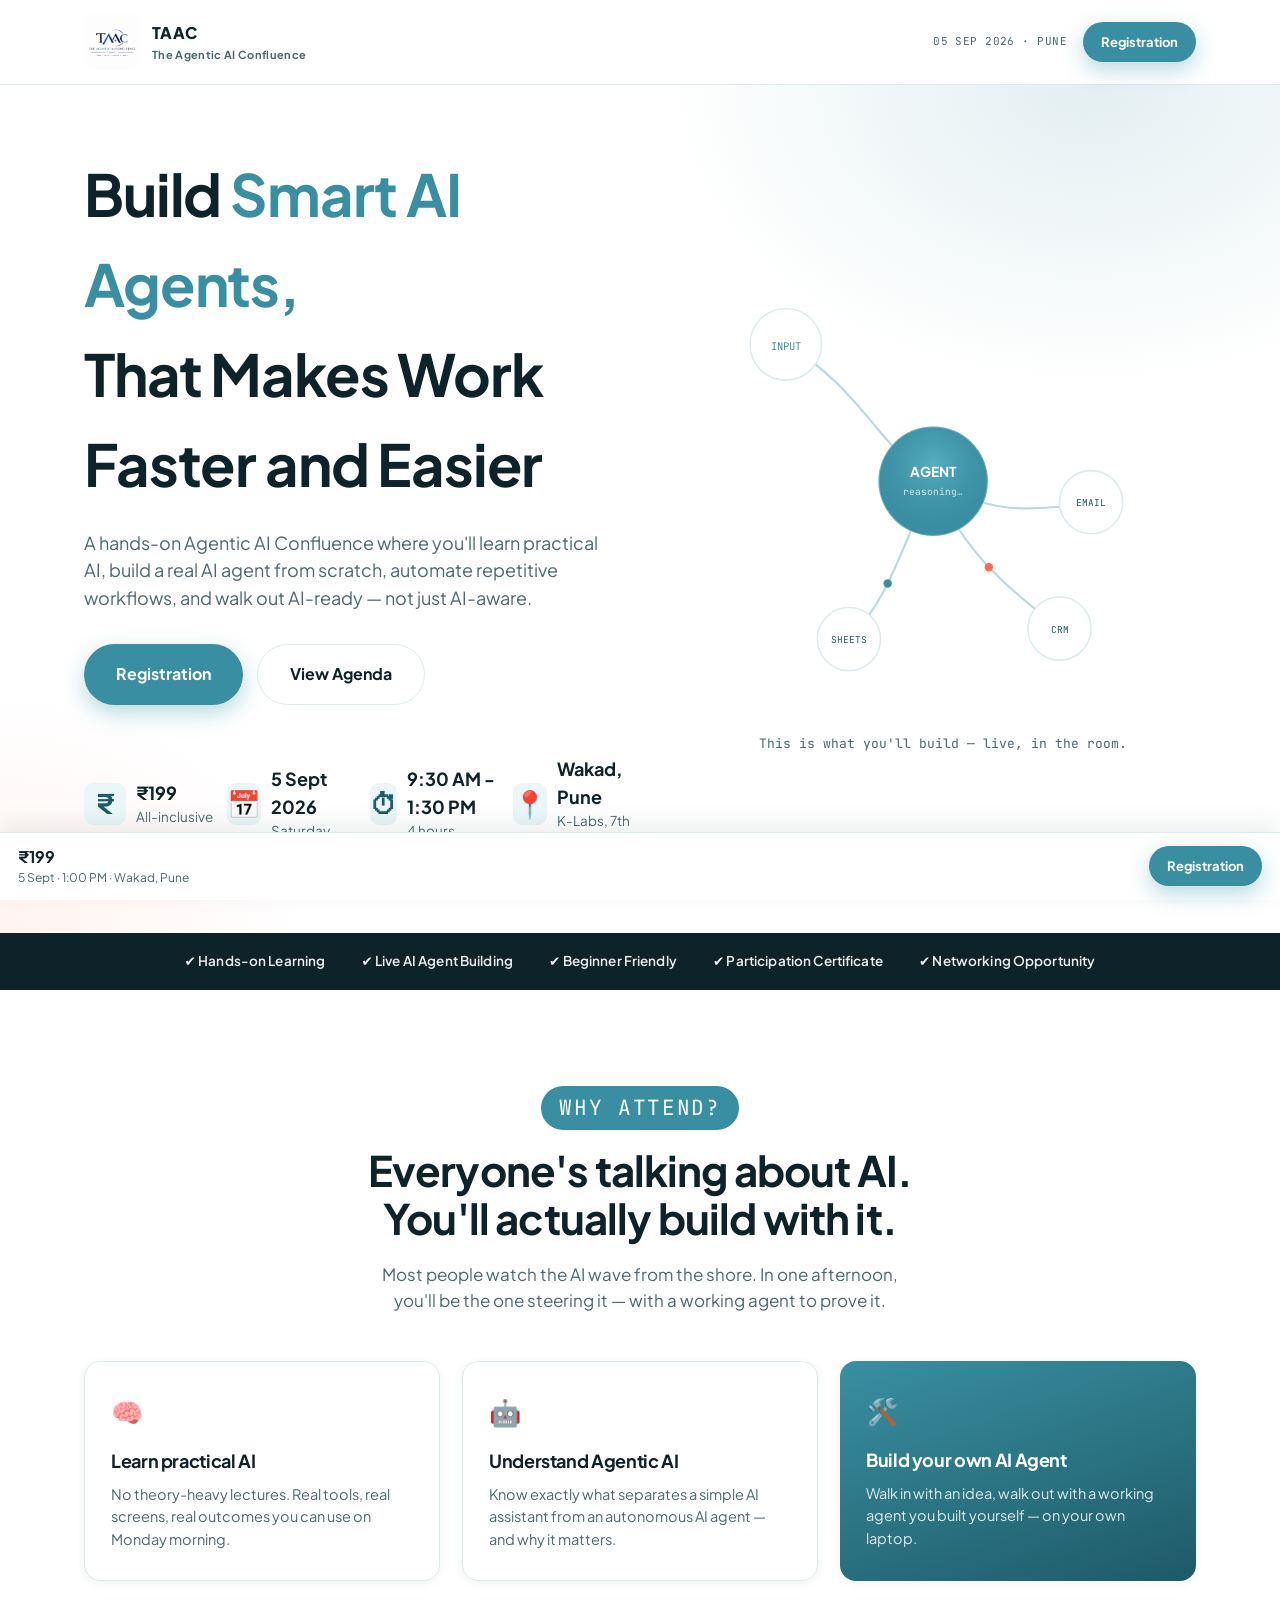
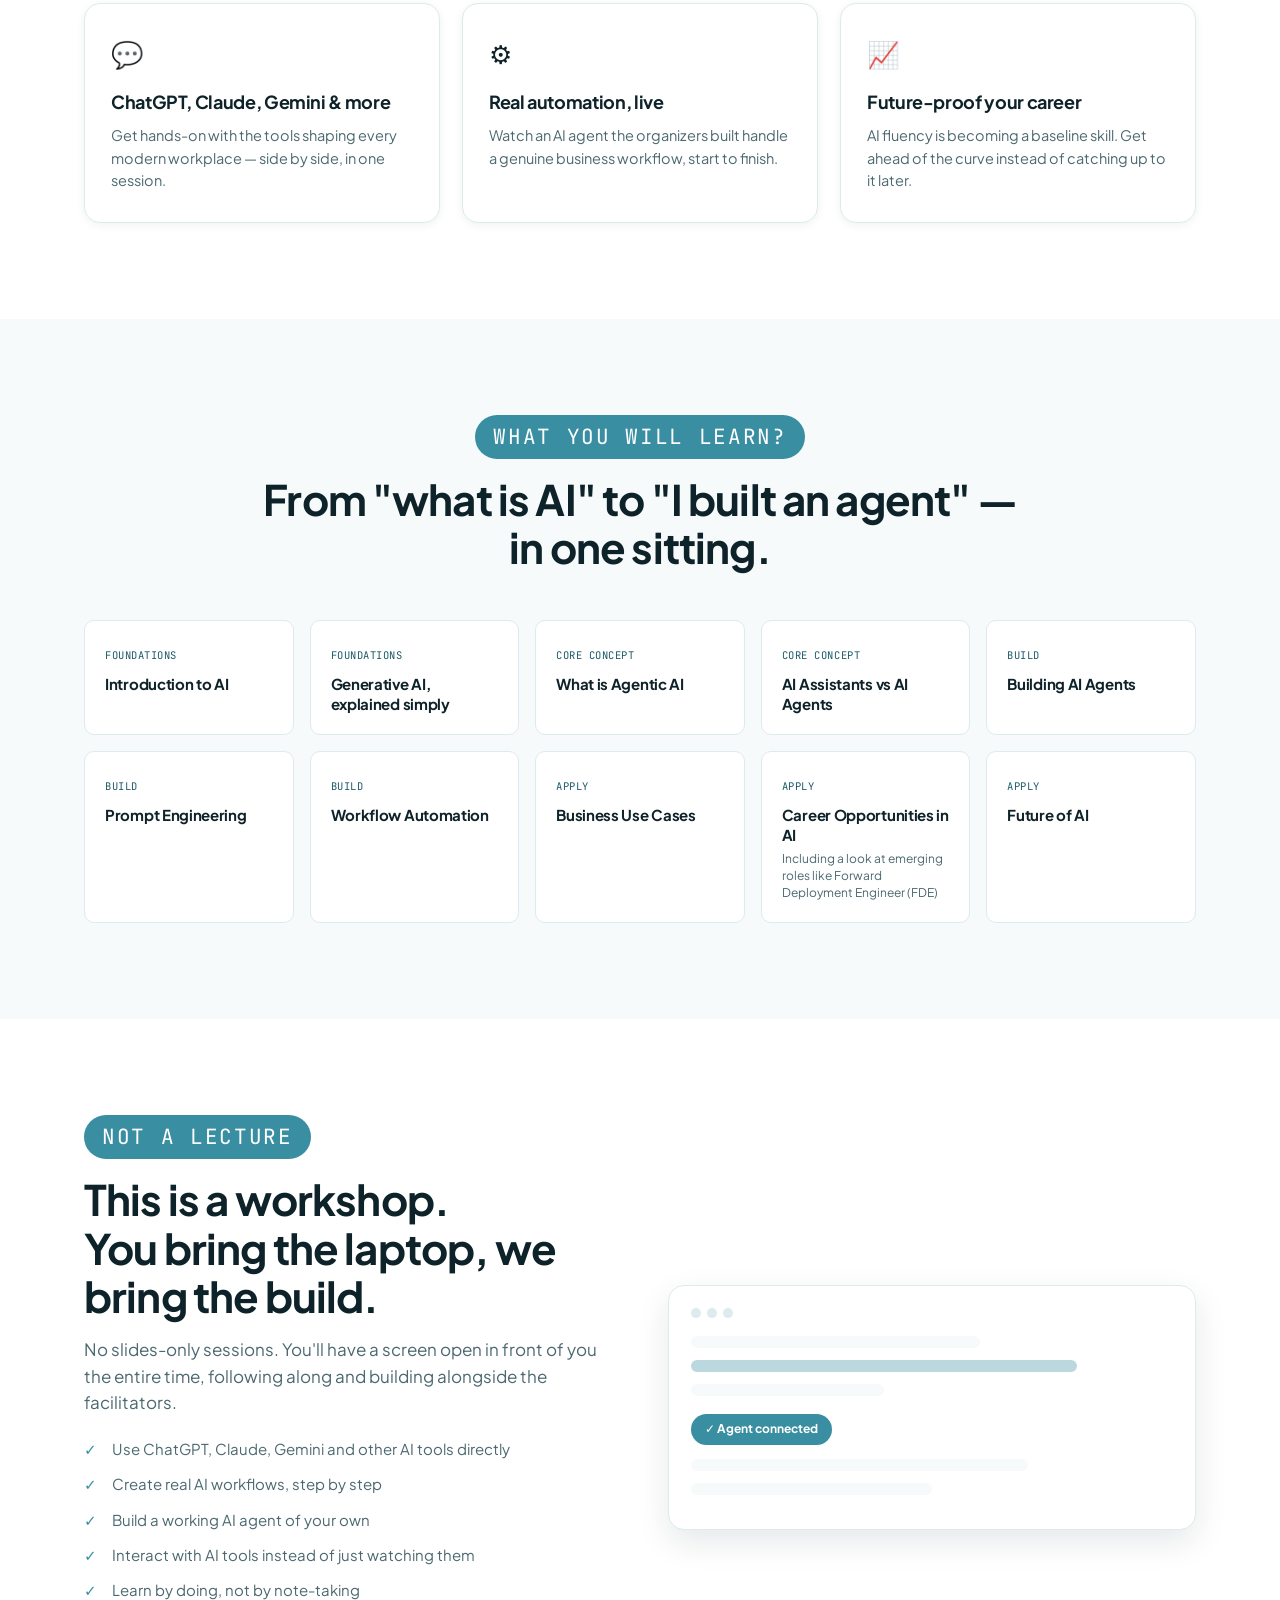
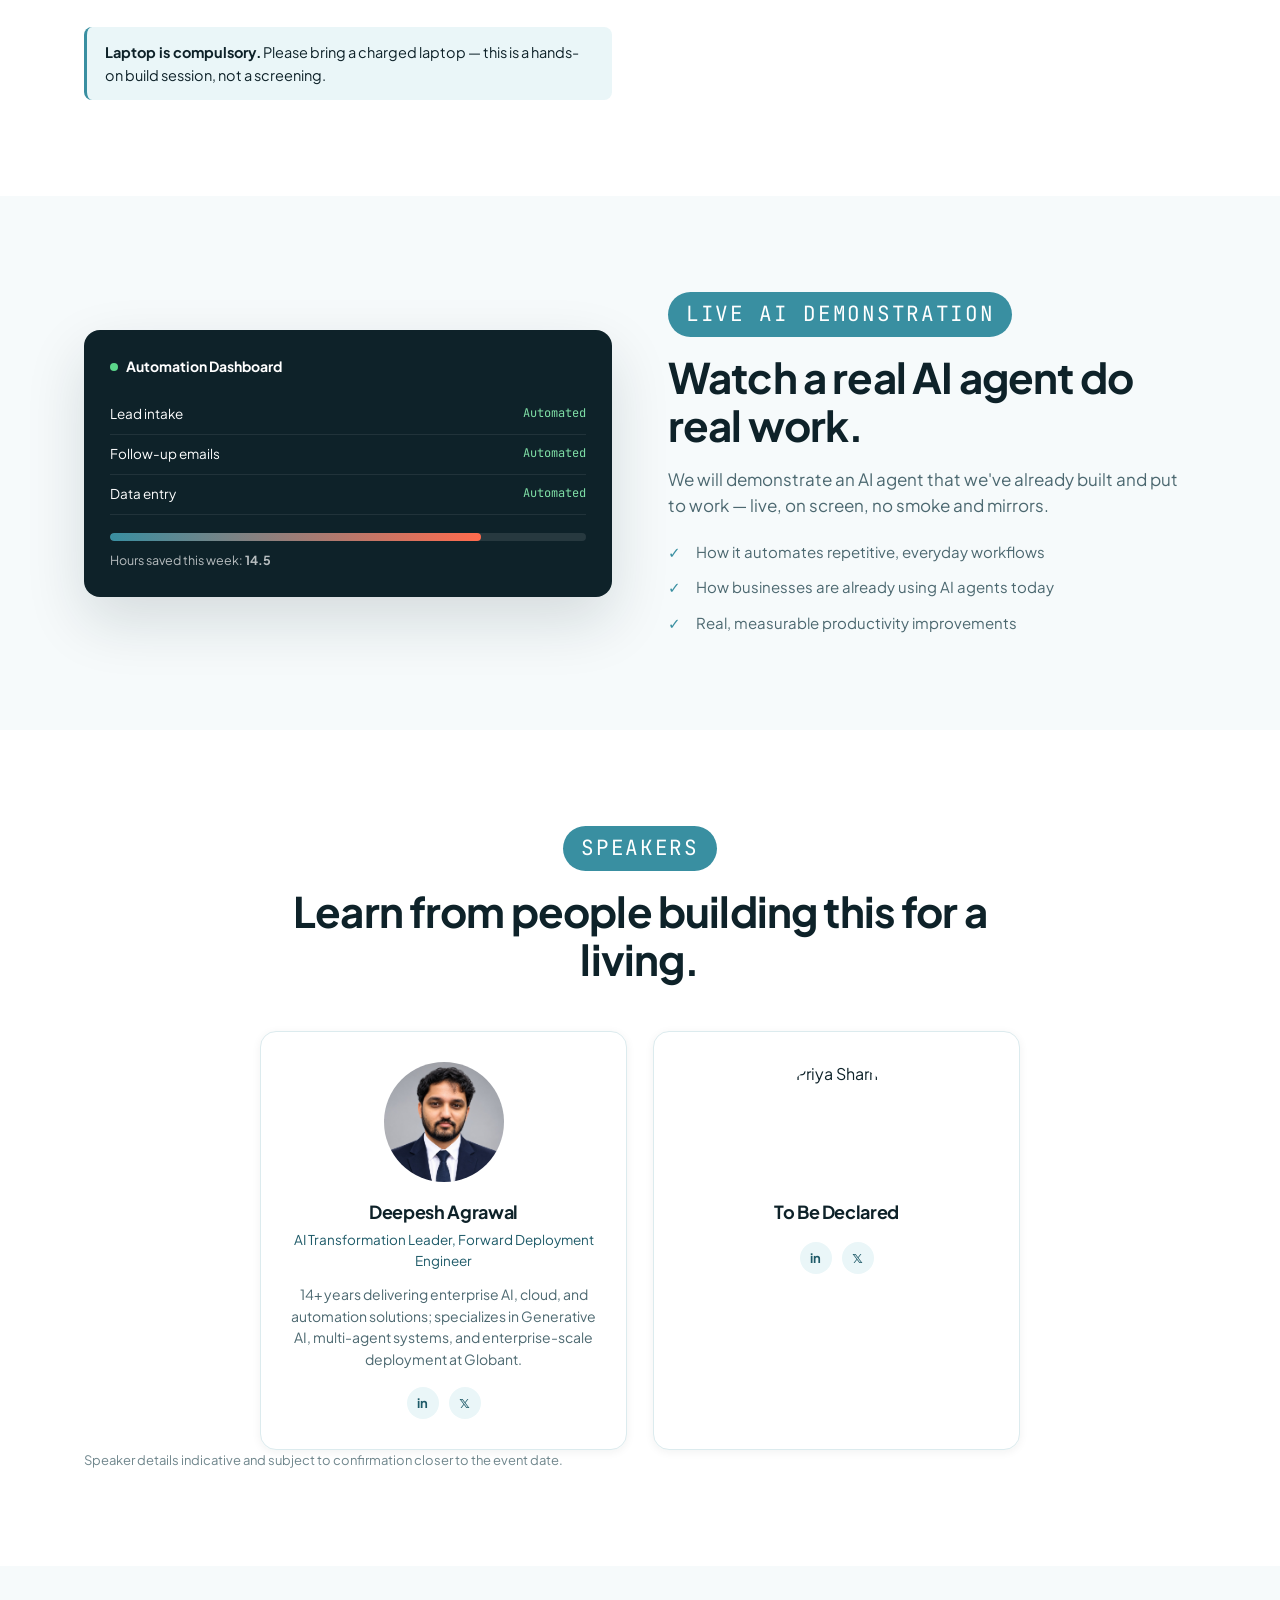
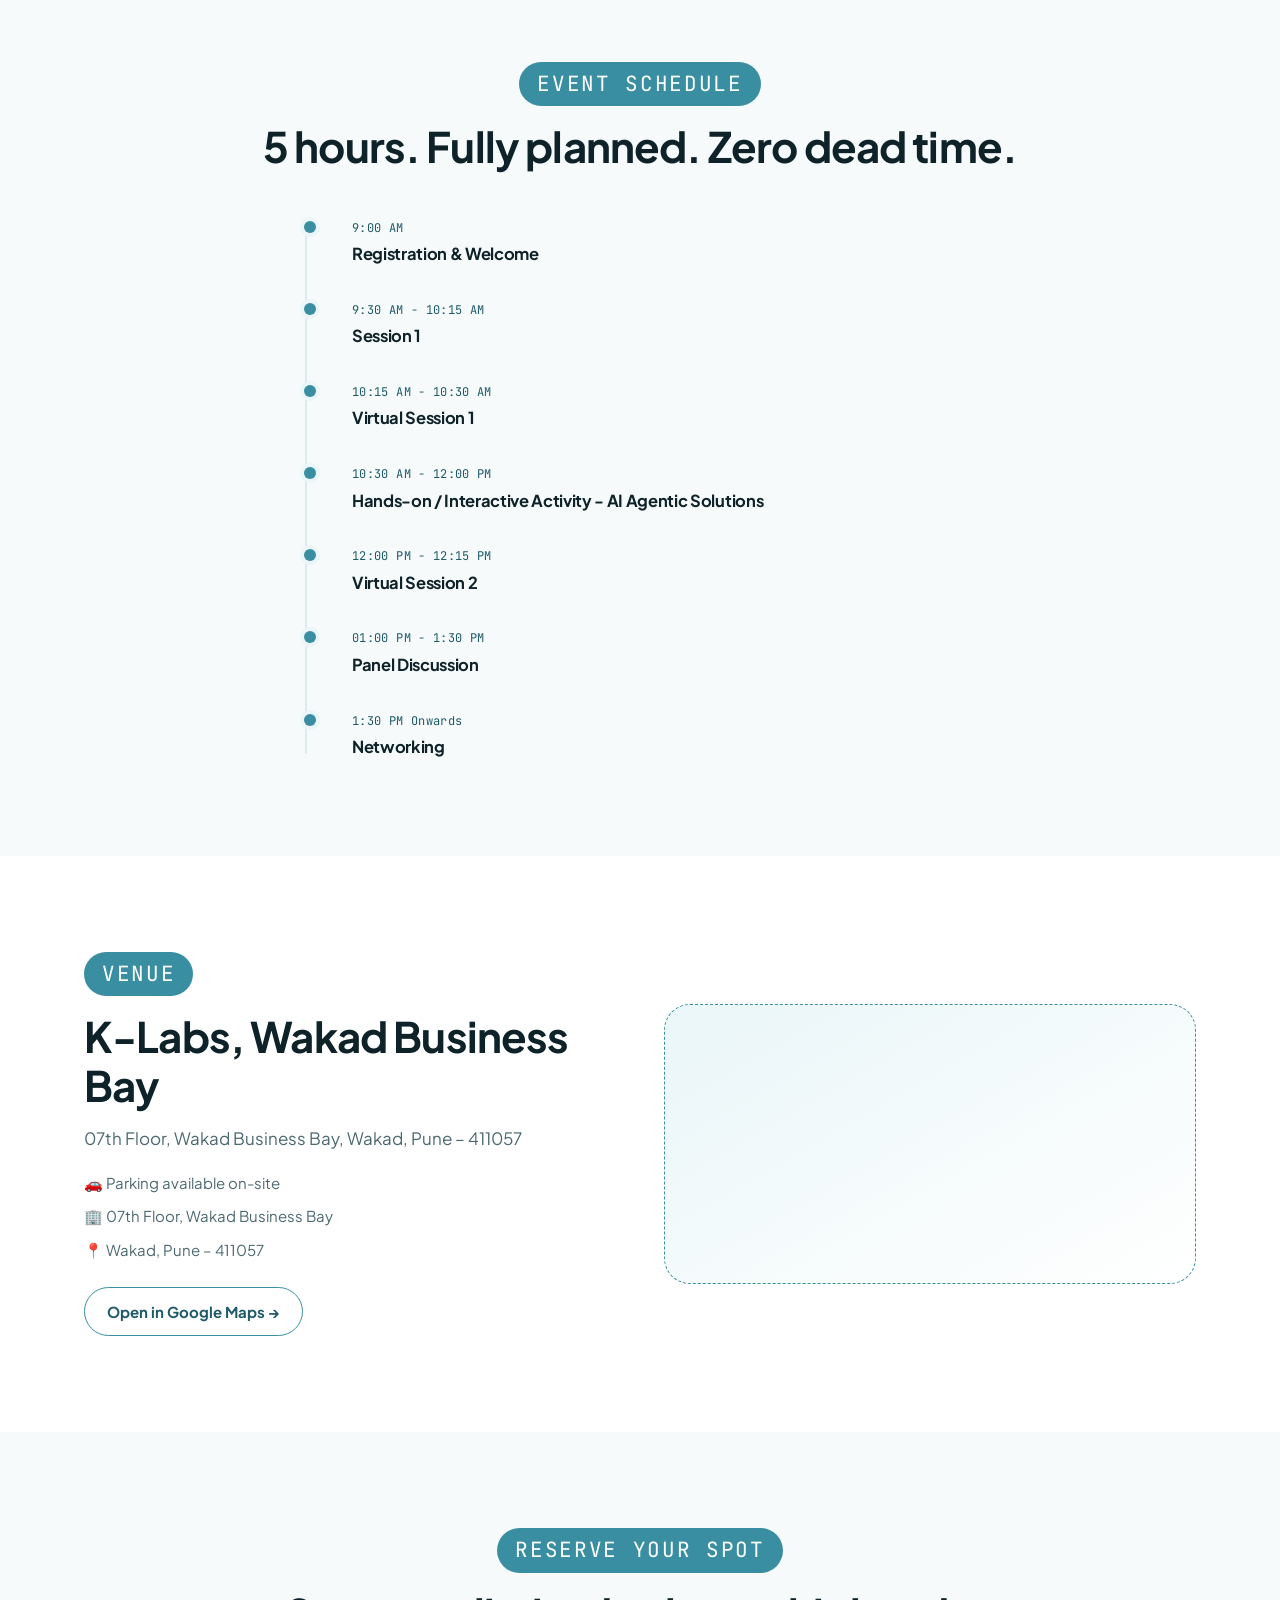
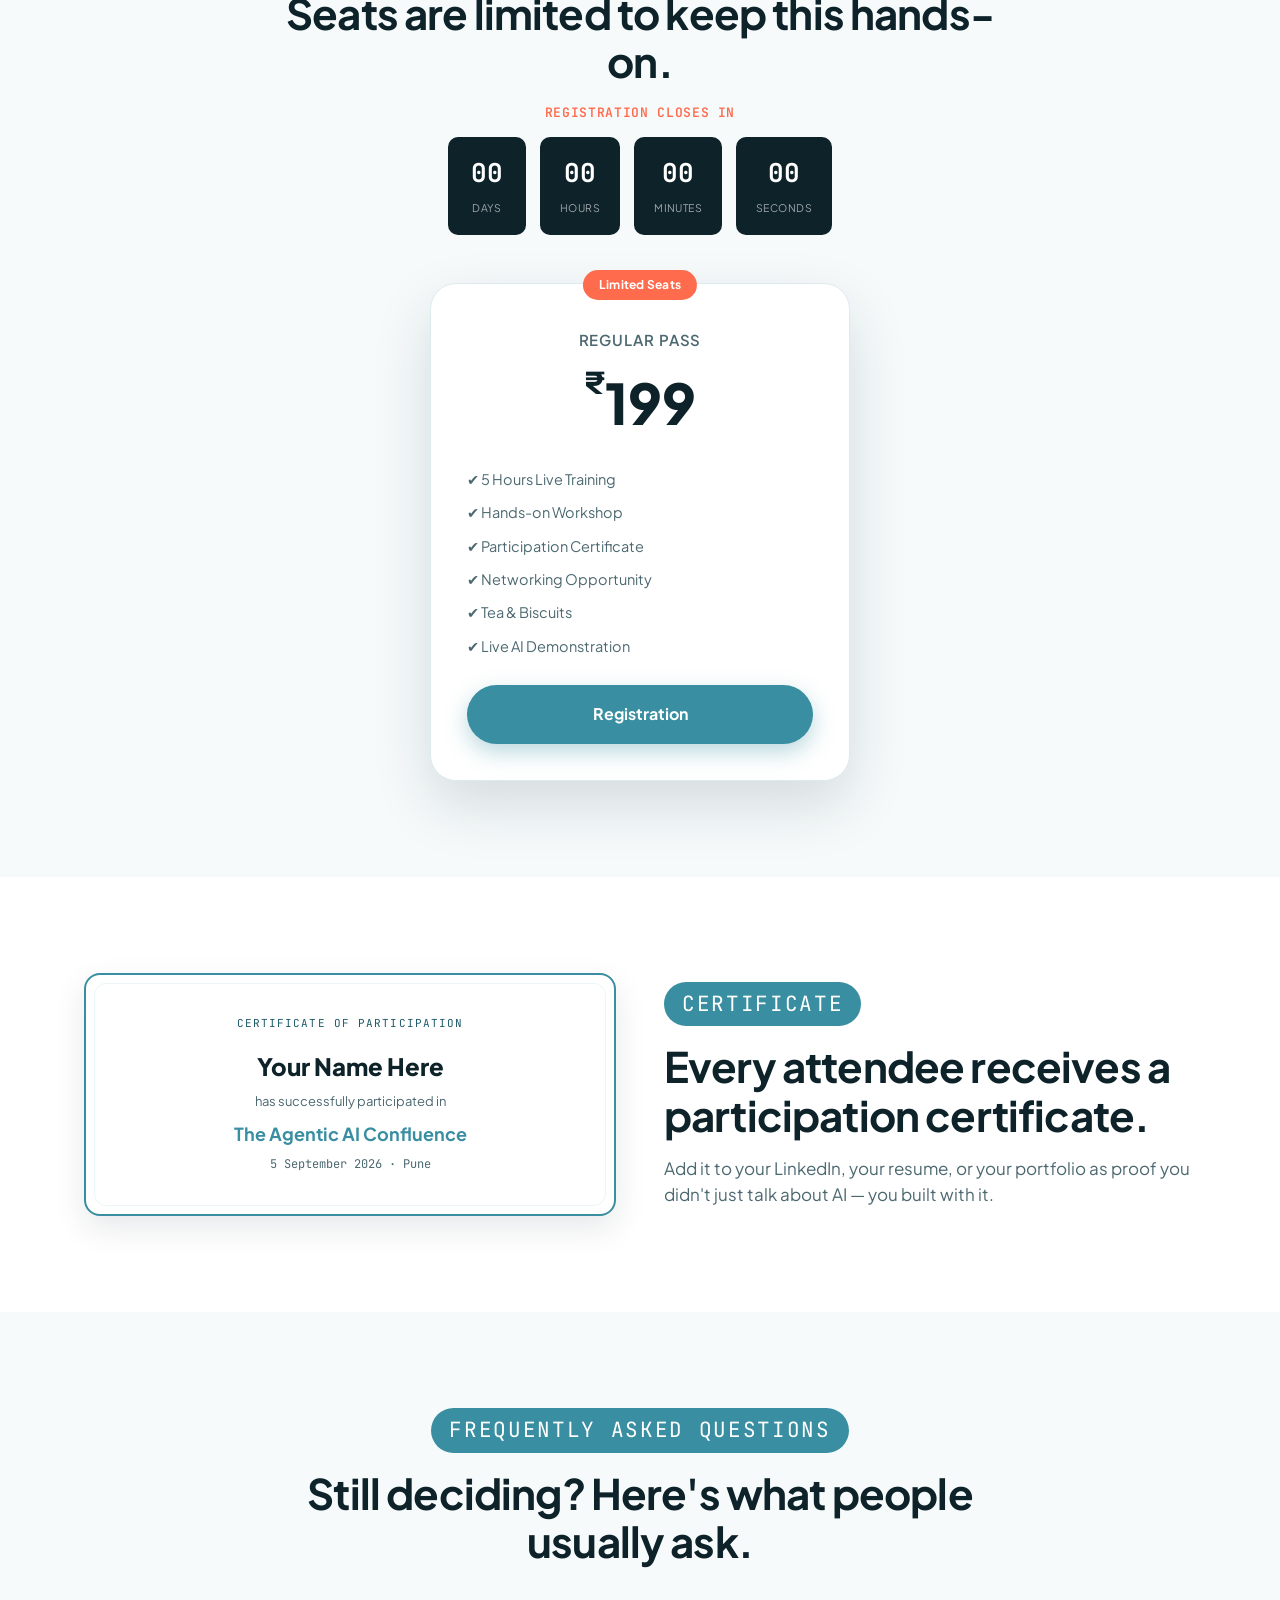
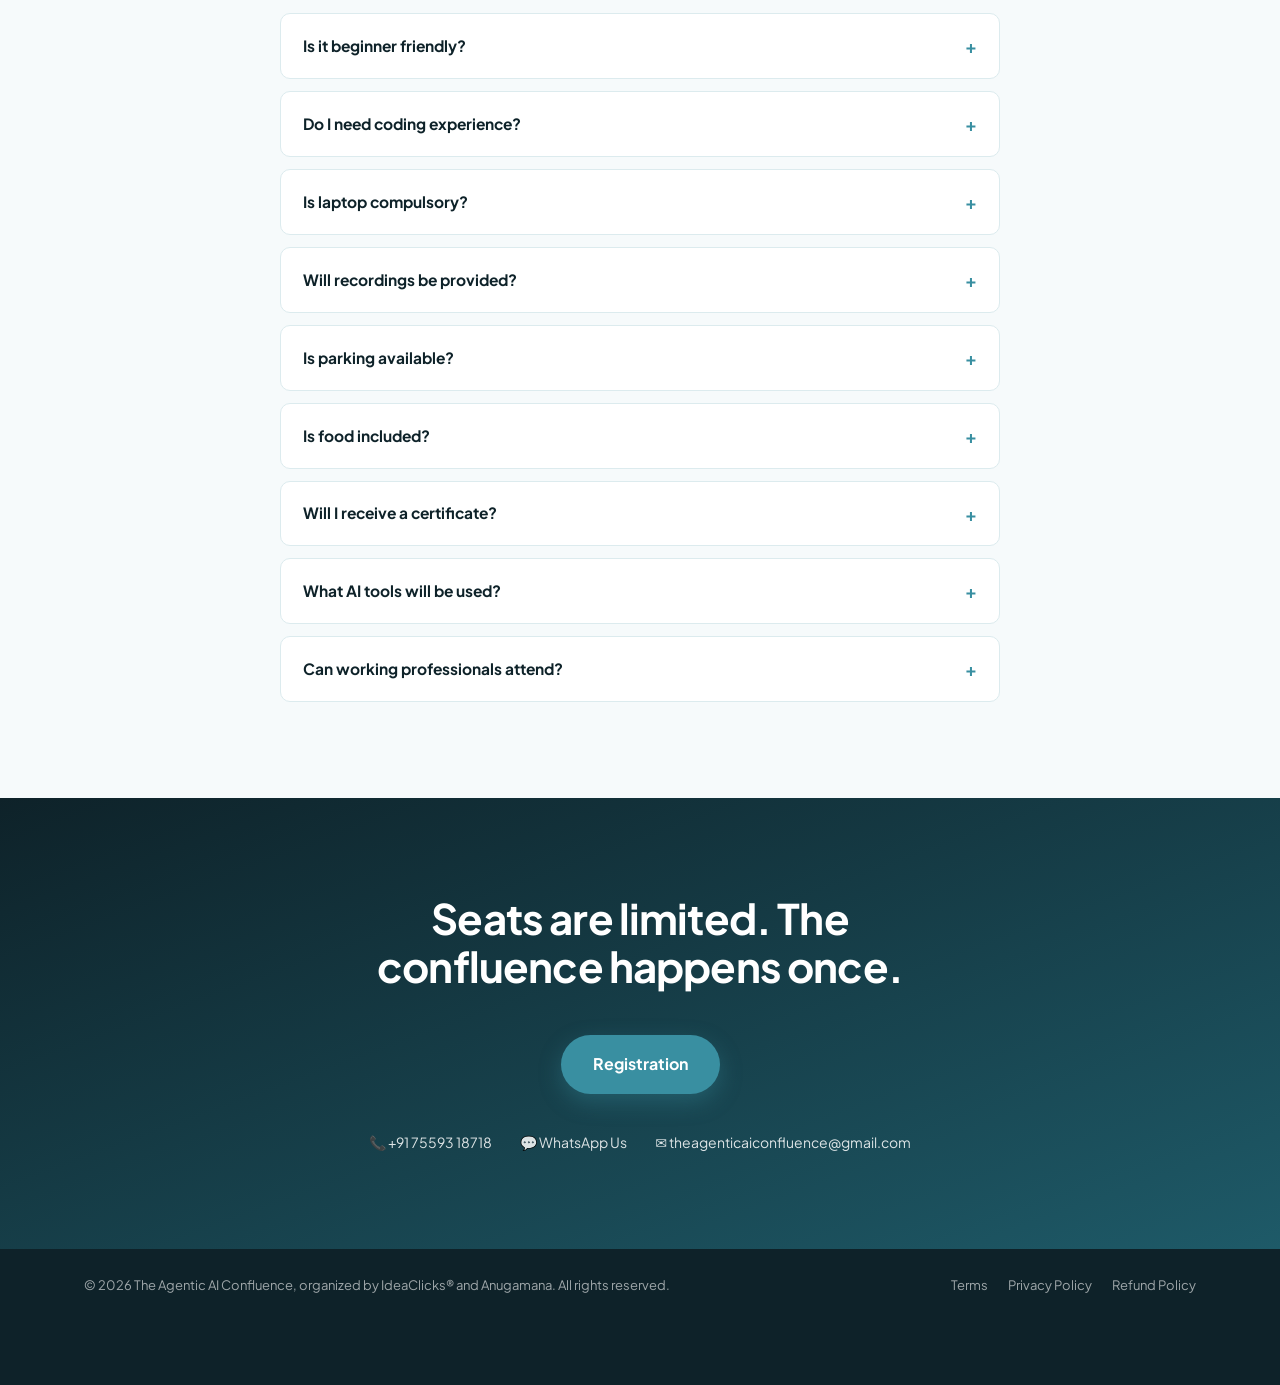
==== TAAC/05sept2026/index.html @ 69559bcc "Minor Changes" ====
<!DOCTYPE html>
<html lang="en">
<head>
<meta charset="UTF-8">
<meta name="viewport" content="width=device-width, initial-scale=1.0">
<title>The Agentic AI Confluence (TAAC) — Build AI Agents That Work For You | 5 Sept 2026, Pune</title>
<meta name="description" content="A 5-hour hands-on Agentic AI Confluence in Pune. Learn practical AI, build real AI agents, automate workflows, and future-proof your career. Only ₹199. Seats limited.">

<!-- Open Graph -->
<meta property="og:title" content="The Agentic AI Confluence (TAAC) — Build AI Agents That Work For You">
<meta property="og:description" content="Hands-on Agentic AI event in Pune, 5 September 2026. Build your own AI agent in 5 hours. ₹199 only.">
<meta property="og:type" content="website">
<meta property="og:locale" content="en_IN">

<link rel="icon" href="data:image/svg+xml,<svg xmlns=%22http://www.w3.org/2000/svg%22 viewBox=%220 0 100 100%22><circle cx=%2250%22 cy=%2250%22 r=%2245%22 fill=%22%23398FA1%22/></svg>">

<link rel="preconnect" href="https://fonts.googleapis.com">
<link rel="preconnect" href="https://fonts.gstatic.com" crossorigin>
<link href="https://fonts.googleapis.com/css2?family=Plus+Jakarta+Sans:wght@400;500;600;700;800&family=JetBrains+Mono:wght@400;500;600&display=swap" rel="stylesheet">

<link rel="stylesheet" href="style.css">
</head>
<body>

<!-- ============ HEADER ============ -->
<header class="site-header" id="siteHeader">
  <div class="container header-inner">
<a href="#top" class="brand">
    <img src="img/taac-logo.jpeg" alt="TAAC Logo" class="brand-logo">

    <span class="brand-text">
        TAAC
        <span class="brand-sub"><b>The Agentic AI Confluence</b></span>
        <!-- <span class="brand-sub">by IdeaClicks®</span> -->
    </span>
</a>
    <div class="header-meta">
      <span class="header-date">05 SEP 2026 · PUNE</span>
      <a href="https://wa.me/917559318718?text=Hello%2C%20I%20want%20to%20participate%20in%20The%20Agentic%20AI%20Confluence." target="_blank" class="btn btn-primary btn-sm header-cta">Registration<br></a>
    </div>
  </div>
</header>

<main id="top">

  <!-- ============ HERO ============ -->
  <section class="hero" id="hero">
    <div class="hero-bg" aria-hidden="true"></div>
    <div class="container hero-inner">
      <div class="hero-copy">
        <!-- <p class="eyebrow"><span class="dot-live"></span> Live, in-person · 5 September 2026</p> -->
        <h1 class="hero-title">Build <span class="hl">Smart AI Agents,</span><br>That Makes Work<br>Faster and Easier</h1>
        <p class="hero-sub">A hands-on Agentic AI Confluence where you'll learn practical AI, build a real AI agent from scratch, automate repetitive workflows, and walk out AI-ready — not just AI-aware.</p>

        <div class="hero-ctas">
          <a href="https://wa.me/917559318718?text=Hello%2C%20I%20want%20to%20participate%20in%20The%20Agentic%20AI%20Confluence." target="_blank" class="btn btn-primary btn-lg">Registration<br></a>
          <a href="#schedule" class="btn btn-ghost btn-lg">View Agenda</a>
        </div>

        <div class="hero-facts">
          <div class="fact"><span class="fact-icon">₹</span><div><strong>₹199</strong><small>All-inclusive</small></div></div>
          <div class="fact"><span class="fact-icon">📅</span><div><strong>5 Sept 2026</strong><small>Saturday</small></div></div>
          <div class="fact"><span class="fact-icon">⏱</span><div><strong>9:30 AM - 1:30 PM</strong><small>4 hours</small></div></div>
          <div class="fact"><span class="fact-icon">📍</span><div><strong>Wakad, Pune</strong><small>K-Labs, 7th Floor</small></div></div>
        </div>
      </div>

      <div class="hero-visual" aria-hidden="true">
        <svg class="agent-graph" viewBox="0 0 480 460" fill="none" xmlns="http://www.w3.org/2000/svg">
          <!-- connecting paths -->
          <path id="pathA" class="flow-path" d="M90 100 C 160 140, 180 200, 230 230" stroke="#398FA1" stroke-width="2" opacity="0.35"/>
          <path id="pathB" class="flow-path" d="M230 230 C 280 260, 320 260, 380 250" stroke="#398FA1" stroke-width="2" opacity="0.35"/>
          <path id="pathC" class="flow-path" d="M230 230 C 200 290, 190 340, 150 380" stroke="#398FA1" stroke-width="2" opacity="0.35"/>
          <path id="pathD" class="flow-path" d="M230 230 C 260 300, 300 330, 350 370" stroke="#398FA1" stroke-width="2" opacity="0.35"/>

          <!-- flowing dots -->
          <circle r="4" fill="#FF6B4D"><animateMotion dur="3.2s" repeatCount="indefinite" path="M90 100 C 160 140, 180 200, 230 230"/></circle>
          <circle r="4" fill="#398FA1"><animateMotion dur="2.6s" begin="0.4s" repeatCount="indefinite" path="M230 230 C 280 260, 320 260, 380 250"/></circle>
          <circle r="4" fill="#398FA1"><animateMotion dur="3s" begin="0.8s" repeatCount="indefinite" path="M230 230 C 200 290, 190 340, 150 380"/></circle>
          <circle r="4" fill="#FF6B4D"><animateMotion dur="2.8s" begin="1.2s" repeatCount="indefinite" path="M230 230 C 260 300, 300 330, 350 370"/></circle>

          <!-- input node -->
          <g transform="translate(90,100)">
            <circle r="34" fill="#FFFFFF" stroke="#DCEBEE" stroke-width="1.5"/>
            <text x="0" y="5" text-anchor="middle" font-family="JetBrains Mono" font-size="10" fill="#398FA1">INPUT</text>
          </g>

          <!-- agent node (core, larger, glass) -->
          <g transform="translate(230,230)">
            <circle r="52" fill="#398FA1"/>
            <circle r="52" fill="url(#glow)"/>
            <circle r="52" fill="none" stroke="#FFFFFF" stroke-width="2" opacity="0.25" class="pulse-ring"/>
            <text x="0" y="-4" text-anchor="middle" font-family="Plus Jakarta Sans" font-weight="700" font-size="13" fill="#FFFFFF">AGENT</text>
            <text x="0" y="13" text-anchor="middle" font-family="JetBrains Mono" font-size="9" fill="#EAF6F8" opacity="0.85">reasoning…</text>
          </g>

          <!-- output nodes -->
          <g transform="translate(380,250)">
            <circle r="30" fill="#FFFFFF" stroke="#DCEBEE" stroke-width="1.5"/>
            <text x="0" y="4" text-anchor="middle" font-family="JetBrains Mono" font-size="9" fill="#1E5A68">EMAIL</text>
          </g>
          <g transform="translate(150,380)">
            <circle r="30" fill="#FFFFFF" stroke="#DCEBEE" stroke-width="1.5"/>
            <text x="0" y="4" text-anchor="middle" font-family="JetBrains Mono" font-size="9" fill="#1E5A68">SHEETS</text>
          </g>
          <g transform="translate(350,370)">
            <circle r="30" fill="#FFFFFF" stroke="#DCEBEE" stroke-width="1.5"/>
            <text x="0" y="4" text-anchor="middle" font-family="JetBrains Mono" font-size="9" fill="#1E5A68">CRM</text>
          </g>

          <defs>
            <radialGradient id="glow" cx="50%" cy="35%" r="65%">
              <stop offset="0%" stop-color="#5BB2C4" stop-opacity="0.9"/>
              <stop offset="100%" stop-color="#398FA1" stop-opacity="0"/>
            </radialGradient>
          </defs>
        </svg>
        <p class="visual-caption">This is what you'll build — live, in the room.</p>
      </div>
    </div>
  </section>

  <!-- ============ TRUST BAR ============ -->
  <section class="trust-bar">
    <div class="container trust-track">
      <span>✔ Hands-on Learning</span>
      <span>✔ Live AI Agent Building</span>
      <span>✔ Beginner Friendly</span>
      <span>✔ Participation Certificate</span>
      <span>✔ Networking Opportunity</span>
      <!-- <span>✔ Microsoft Industry Speaker</span> -->
    </div>
  </section>

  <!-- ============ WHY ATTEND ============ -->
  <section class="section" id="why">
    <div class="container">
      <p class="eyebrow center">Why attend?</p>
      <h2 class="section-title center">Everyone's talking about AI.<br>You'll actually build with it.</h2>
      <p class="section-sub center">Most people watch the AI wave from the shore. In one afternoon, you'll be the one steering it — with a working agent to prove it.</p>

      <div class="why-grid">
        <div class="why-card">
          <div class="why-icon">🧠</div>
          <h3>Learn practical AI</h3>
          <p>No theory-heavy lectures. Real tools, real screens, real outcomes you can use on Monday morning.</p>
        </div>
        <div class="why-card">
          <div class="why-icon">🤖</div>
          <h3>Understand Agentic AI</h3>
          <p>Know exactly what separates a simple AI assistant from an autonomous AI agent — and why it matters.</p>
        </div>
        <div class="why-card featured">
          <div class="why-icon">🛠️</div>
          <h3>Build your own AI Agent</h3>
          <p>Walk in with an idea, walk out with a working agent you built yourself — on your own laptop.</p>
        </div>
        <div class="why-card">
          <div class="why-icon">💬</div>
          <h3>ChatGPT, Claude, Gemini &amp; more</h3>
          <p>Get hands-on with the tools shaping every modern workplace — side by side, in one session.</p>
        </div>
        <div class="why-card">
          <div class="why-icon">⚙️</div>
          <h3>Real automation, live</h3>
          <p>Watch an AI agent the organizers built handle a genuine business workflow, start to finish.</p>
        </div>
        <div class="why-card">
          <div class="why-icon">📈</div>
          <h3>Future-proof your career</h3>
          <p>AI fluency is becoming a baseline skill. Get ahead of the curve instead of catching up to it later.</p>
        </div>
      </div>
    </div>
  </section>

  <!-- ============ WHAT YOU WILL LEARN ============ -->
  <section class="section alt" id="agenda-topics">
    <div class="container">
      <p class="eyebrow center">What you will learn?</p>
      <h2 class="section-title center">From "what is AI" to "I built an agent" — in one sitting.</h2>

      <div class="topics-grid">
        <div class="topic-item"><span class="topic-tag">Foundations</span><h4>Introduction to AI</h4></div>
        <div class="topic-item"><span class="topic-tag">Foundations</span><h4>Generative AI, explained simply</h4></div>
        <div class="topic-item"><span class="topic-tag">Core Concept</span><h4>What is Agentic AI</h4></div>
        <div class="topic-item"><span class="topic-tag">Core Concept</span><h4>AI Assistants vs AI Agents</h4></div>
        <div class="topic-item"><span class="topic-tag">Build</span><h4>Building AI Agents</h4></div>
        <div class="topic-item"><span class="topic-tag">Build</span><h4>Prompt Engineering</h4></div>
        <div class="topic-item"><span class="topic-tag">Build</span><h4>Workflow Automation</h4></div>
        <div class="topic-item"><span class="topic-tag">Apply</span><h4>Business Use Cases</h4></div>
        <!-- <div class="topic-item"><span class="topic-tag">Apply</span><h4>Career Opportunities in AI</h4></div> -->
        <div class="topic-item"><span class="topic-tag">Apply</span><h4>Career Opportunities in AI</h4><p class="topic-note">Including a look at emerging roles like Forward Deployment Engineer (FDE)</p></div>
        <div class="topic-item"><span class="topic-tag">Apply</span><h4>Future of AI</h4></div>
      </div>
    </div>
  </section>

  <!-- ============ HANDS-ON WORKSHOP ============ -->
  <section class="section workshop" id="workshop">
    <div class="container workshop-inner">
      <div class="workshop-copy">
        <p class="eyebrow">Not a lecture</p>
        <h2 class="section-title">This is a workshop.<br>You bring the laptop, we bring the build.</h2>
        <p class="section-sub left">No slides-only sessions. You'll have a screen open in front of you the entire time, following along and building alongside the facilitators.</p>
        <ul class="check-list">
          <li>Use ChatGPT, Claude, Gemini and other AI tools directly</li>
          <li>Create real AI workflows, step by step</li>
          <li>Build a working AI agent of your own</li>
          <li>Interact with AI tools instead of just watching them</li>
          <li>Learn by doing, not by note-taking</li>
        </ul>
        <div class="callout">
          <strong>Laptop is compulsory.</strong> Please bring a charged laptop — this is a hands-on build session, not a screening.
        </div>
      </div>
      <div class="workshop-visual" aria-hidden="true">
        <div class="mock-window">
          <div class="mock-topbar"><span></span><span></span><span></span></div>
          <div class="mock-line w60"></div>
          <div class="mock-line w80 accent"></div>
          <div class="mock-line w40"></div>
          <div class="mock-chip">✓ Agent connected</div>
          <div class="mock-line w70"></div>
          <div class="mock-line w50"></div>
        </div>
      </div>
    </div>
  </section>

  <!-- ============ LIVE AI DEMONSTRATION ============ -->
  <section class="section alt" id="live-demo">
    <div class="container demo-inner">
      <div class="demo-visual" aria-hidden="true">
        <div class="dashboard-mock">
          <div class="dash-header"><span class="dash-dot"></span> Automation Dashboard</div>
          <div class="dash-row"><span>Lead intake</span><span class="dash-status ok">Automated</span></div>
          <div class="dash-row"><span>Follow-up emails</span><span class="dash-status ok">Automated</span></div>
          <div class="dash-row"><span>Data entry</span><span class="dash-status ok">Automated</span></div>
          <div class="dash-bar"><div class="dash-bar-fill"></div></div>
          <div class="dash-caption">Hours saved this week: <strong>14.5</strong></div>
        </div>
      </div>
      <div class="demo-copy">
        <p class="eyebrow">Live AI demonstration</p>
        <h2 class="section-title">Watch a real AI agent do real work.</h2>
        <p class="section-sub left">We will demonstrate an AI agent that we've already built and put to work — live, on screen, no smoke and mirrors.</p>
        <ul class="check-list">
          <li>How it automates repetitive, everyday workflows</li>
          <li>How businesses are already using AI agents today</li>
          <li>Real, measurable productivity improvements</li>
        </ul>
      </div>
    </div>
  </section>

  <!-- ============ SPEAKERS ============ -->
  <section class="section" id="speakers">
    <div class="container">
      <p class="eyebrow center">Speakers</p>
      <h2 class="section-title center">Learn from people building this for a living.</h2>

      <div class="speakers-grid">
        <article class="speaker-card">
          <img src="img/Deepesh-Agrawal.jpeg" alt="Deepesh Agrawal" loading="lazy" width="120" height="120">
          <h3>Deepesh Agrawal</h3>
          <p class="speaker-role">AI Transformation Leader, Forward Deployment Engineer <strong></strong></p>
          <p class="speaker-bio">14+ years delivering enterprise AI, cloud, and automation solutions; specializes in Generative AI, multi-agent systems, and enterprise-scale deployment at Globant.</p>
          <div class="social-icons">
            <a href="#" aria-label="LinkedIn">in</a>
            <a href="#" aria-label="Twitter / X">𝕏</a>
          </div>
        </article>
        <article class="speaker-card">
          <img src="https://ui-avatars.com/api/?name=To+Be+Declared&background=1E5A68&color=fff&size=300&font-size=0.36&bold=true" alt="Priya Sharma" loading="lazy" width="120" height="120">
          <h3>To Be Declared</h3>
          <!-- <p class="speaker-role">Founder, <strong>AI Automation Labs</strong></p> -->
          <!-- <p class="speaker-bio">Builds AI agent systems for SMBs across India, focused on practical, no-nonsense automation that actually ships.</p> -->
          <div class="social-icons">
            <a href="#" aria-label="LinkedIn">in</a>
            <a href="#" aria-label="Twitter / X">𝕏</a>
          </div>
        </article>
      </div>
      <p class="micro-note center">Speaker details indicative and subject to confirmation closer to the event date.</p>
    </div>
  </section>

  <!-- ============ SCHEDULE ============ -->
  <section class="section alt" id="schedule">
    <div class="container">
      <p class="eyebrow center">Event schedule</p>
      <h2 class="section-title center">5 hours. Fully planned. Zero dead time.</h2>

      <div class="timeline">
        <div class="tl-item">
          <div class="tl-time">9:00 AM</div>
          <div class="tl-dot"></div>
          <div class="tl-content"><h4>Registration &amp; Welcome</h4>
            <!-- <p>Check-in, seating, and a quick introduction to the day ahead.</p> -->
          </div>
        </div>
        <div class="tl-item">
          <div class="tl-time">9:30 AM - 10:15 AM</div>
          <div class="tl-dot"></div>
          <div class="tl-content"><h4>Session 1</h4>
            <!-- <p>Grounding the fundamentals before we build on top of them.</p> -->
          </div>
        </div>
        <div class="tl-item">
          <div class="tl-time">10:15 AM - 10:30 AM</div>
          <div class="tl-dot"></div>
          <div class="tl-content"><h4>Virtual Session 1</h4>
            <!-- <p>Short breather before the hands-on portion begins.</p> -->
          </div>
        </div>
        <div class="tl-item">
          <div class="tl-time">10:30 AM - 12:00 PM</div>
          <div class="tl-dot"></div>
          <div class="tl-content"><h4>Hands-on / Interactive Activity - AI Agentic Solutions</h4>
            <!-- <p>The core build session. Laptops open, agents in progress.</p> -->
          </div>
        </div>
        <div class="tl-item">
          <div class="tl-time">12:00 PM - 12:15 PM</div>
          <div class="tl-dot"></div>
          <div class="tl-content"><h4>Virtual Session 2</h4>
            <!-- <p>Seeing a real, working AI agent in action.</p> -->
          </div>
        </div>
        <div class="tl-item">
          <div class="tl-time">01:00 PM - 1:30 PM</div>
          <div class="tl-dot"></div>
          <div class="tl-content"><h4>Panel Discussion</h4>
            <!-- <p>Meet fellow attendees, ask the speakers anything.</p> -->
          </div>
        </div>
        <div class="tl-item">
          <div class="tl-time">1:30 PM Onwards</div>
          <div class="tl-dot"></div>
          <div class="tl-content"><h4>Networking</h4>
            <!-- <p>Wrap-up, certificates, and next steps.</p> -->
          </div>
        </div>
      </div>
    </div>
  </section>

  <!-- ============ VENUE ============ -->
  <section class="section" id="venue">
    <div class="container venue-inner">
      <div class="venue-copy">
        <p class="eyebrow">Venue</p>
        <h2 class="section-title">K-Labs, Wakad Business Bay</h2>
        <p class="section-sub left">07th Floor, Wakad Business Bay, Wakad, Pune – 411057</p>
        <ul class="venue-facts">
          <li>🚗 Parking available on-site</li>
          <li>🏢 07th Floor, Wakad Business Bay</li>
          <li>📍 Wakad, Pune – 411057</li>
        </ul>
        <a href="https://share.google/Bz9A4SXgH3W39xwa7" target="_blank" rel="noopener" class="btn btn-outline">Open in Google Maps →</a>
      </div>
      <div class="venue-map" aria-hidden="true">
        <div class="map-placeholder">
    <iframe
        src="https://www.google.com/maps/embed?pb=!1m18!1m12!1m3!1d3781.494354942072!2d73.7532142!3d18.5968216!2m3!1f0!2f0!3f0!3m2!1i1024!2i768!4f13.1!3m3!1m2!1s0x3bc2b99c960f1ab3%3A0x1d3c4011d4e94b21!2sWakad%20Business%20Bay%20%7C%20WBB%20PUNE!5e0!3m2!1sen!2sin!4v1784705242545!5m2!1sen!2sin"
        loading="lazy"
        allowfullscreen
        referrerpolicy="strict-origin-when-cross-origin">
    </iframe>
</div>
      </div>
    </div>
  </section>

  <!-- ============ TICKETS ============ -->
  <section class="section alt" id="tickets">
    <div class="container">
      <p class="eyebrow center">Reserve your spot</p>
      <h2 class="section-title center">Seats are limited to keep this hands-on.</h2>

      <div class="countdown" id="countdown">
        <p class="countdown-label">Registration closes in</p>
        <div class="countdown-grid">
          <div class="cd-block"><span id="cdDays">--</span><small>Days</small></div>
          <div class="cd-block"><span id="cdHours">--</span><small>Hours</small></div>
          <div class="cd-block"><span id="cdMins">--</span><small>Minutes</small></div>
          <div class="cd-block"><span id="cdSecs">--</span><small>Seconds</small></div>
        </div>
      </div>

      <div class="ticket-card">
        <div class="ticket-badge">Limited Seats</div>
        <h3>Regular Pass</h3>
        <div class="ticket-price"><span class="currency">₹</span>199</div>
        <ul class="ticket-includes">
          <li>✔ 5 Hours Live Training</li>
          <li>✔ Hands-on Workshop</li>
          <li>✔ Participation Certificate</li>
          <li>✔ Networking Opportunity</li>
          <li>✔ Tea &amp; Biscuits</li>
          <li>✔ Live AI Demonstration</li>
        </ul>
        <!-- <button class="btn btn-primary btn-lg btn-full" id="razorpayBtn">Registration<br></button> -->
        <a href="https://wa.me/917559318718?text=Hello%2C%20I%20want%20to%20participate%20in%20The%20Agentic%20AI%20Confluence."
   target="_blank"
   rel="noopener noreferrer"
   class="btn btn-primary btn-lg btn-full">
  Registration
</a>
        <!-- <p class="ticket-note">Secure checkout powered by Razorpay. Instant confirmation on email &amp; WhatsApp.</p> -->
      </div>
    </div>
  </section>

  <!-- ============ TESTIMONIALS ============ -->
  <!-- <section class="section" id="testimonials">
    <div class="container">
      <p class="eyebrow center">What past attendees say</p>
      <h2 class="section-title center">Placeholder testimonials</h2>
      <p class="section-sub center micro-note">The quotes below are placeholder content and will be replaced with real attendee testimonials after the event.</p>

      <div class="testi-grid">
        <div class="testi-card">
          <p>"I walked in knowing nothing about AI agents and walked out having built one. Best 5 hours I've spent on my career this year."</p>
          <div class="testi-person"><strong>Sample Attendee</strong><span>Marketing Professional</span></div>
        </div>
        <div class="testi-card">
          <p>"Genuinely hands-on — no fluff, no filler slides. Every minute was building something real."</p>
          <div class="testi-person"><strong>Sample Attendee</strong><span>Working Professional</span></div>
        </div>
        <div class="testi-card">
          <p>"The live demonstration alone was worth the ticket price. I automated a workflow the very next day."</p>
          <div class="testi-person"><strong>Sample Attendee</strong><span>Small Business Owner</span></div>
        </div>
      </div>
    </div>
  </section> -->

  <!-- ============ CERTIFICATE ============ -->
  <section class="section" id="certificate">
    <div class="container cert-inner">
      <div class="cert-mock" aria-hidden="true">
        <div class="cert-frame">
          <p class="cert-eyebrow">CERTIFICATE OF PARTICIPATION</p>
          <p class="cert-name">Your Name Here</p>
          <p class="cert-line">has successfully participated in</p>
          <p class="cert-event">The Agentic AI Confluence</p>
          <p class="cert-date">5 September 2026 · Pune</p>
        </div>
      </div>
      <div class="cert-copy">
        <p class="eyebrow">Certificate</p>
        <h2 class="section-title">Every attendee receives a participation certificate.</h2>
        <p class="section-sub left">Add it to your LinkedIn, your resume, or your portfolio as proof you didn't just talk about AI — you built with it.</p>
      </div>
    </div>
  </section>

  <!-- ============ FAQ ============ -->
  <section class="section alt" id="faq">
    <div class="container">
      <p class="eyebrow center">Frequently asked questions</p>
      <h2 class="section-title center">Still deciding? Here's what people usually ask.</h2>

      <div class="faq-list">
        <details class="faq-item">
          <summary>Is it beginner friendly?<span class="faq-icon">+</span></summary>
          <p>Yes. TAAC is designed for beginners as well as working professionals — no prior AI experience required.</p>
        </details>
        <details class="faq-item">
          <summary>Do I need coding experience?<span class="faq-icon">+</span></summary>
          <p>No. You'll build using AI tools directly — no programming background needed.</p>
        </details>
        <details class="faq-item">
          <summary>Is laptop compulsory?<span class="faq-icon">+</span></summary>
          <p>Yes. This is a hands-on workshop, so a charged laptop is required to build alongside the session.</p>
        </details>
        <details class="faq-item">
          <summary>Will recordings be provided?<span class="faq-icon">+</span></summary>
          <p>No, this is a live, in-person, hands-on session and is not recorded or streamed.</p>
        </details>
        <details class="faq-item">
          <summary>Is parking available?<span class="faq-icon">+</span></summary>
          <p>Yes, parking is available on-site at K-Labs, Wakad Business Bay.</p>
        </details>
        <details class="faq-item">
          <summary>Is food included?<span class="faq-icon">+</span></summary>
          <p>Tea and biscuits are included during the break. It is not a full meal event.</p>
        </details>
        <details class="faq-item">
          <summary>Will I receive a certificate?<span class="faq-icon">+</span></summary>
          <p>Yes, every attendee receives a participation certificate at the end of the session.</p>
        </details>
        <details class="faq-item">
          <summary>What AI tools will be used?<span class="faq-icon">+</span></summary>
          <p>You'll get hands-on with ChatGPT, Claude, Gemini, and other AI tools as relevant to each exercise.</p>
        </details>
        <details class="faq-item">
          <summary>Can working professionals attend?<span class="faq-icon">+</span></summary>
          <p>Absolutely — the session is scheduled on a weekend afternoon and is built for both students and working professionals.</p>
        </details>
      </div>
    </div>
  </section>

  <!-- ============ CONTACT / FINAL CTA ============ -->
  <section class="section final-cta" id="contact">
    <div class="container final-inner">
      <h2 class="section-title center light">Seats are limited. The confluence happens once.</h2>
      <a href="https://wa.me/917559318718?text=Hello%2C%20I%20want%20to%20participate%20in%20The%20Agentic%20AI%20Confluence." class="btn btn-primary btn-lg">Registration<br></a>
      <div class="contact-row">
        <a href="tel:+917559318718">📞 +91 75593 18718</a>
        <a href="https://wa.me/917559318718" target="_blank" rel="noopener">💬 WhatsApp Us</a>
        <a href="mailto:theagenticaiconfluence@gmail.com">✉️ theagenticaiconfluence@gmail.com</a>
      </div>
    </div>
  </section>

</main>

<!-- ============ FOOTER ============ -->
<footer class="site-footer">
  <div class="container footer-inner">
    <p>© 2026 The Agentic AI Confluence, organized by IdeaClicks® and Anugamana. All rights reserved.</p>
    <div class="footer-links">
      <a href="#">Terms</a>
      <a href="#">Privacy Policy</a>
      <a href="#">Refund Policy</a>
    </div>
  </div>
</footer>

<!-- ============ STICKY CTA (mobile) ============ -->
<div class="sticky-cta" id="stickyCta">
  <div class="sticky-cta-info">
    <strong>₹199</strong>
    <span>5 Sept · 1:00 PM · Wakad, Pune</span>
  </div>
  <a href="https://wa.me/917559318718?text=Hello%2C%20I%20want%20to%20participate%20in%20The%20Agentic%20AI%20Confluence." class="btn btn-primary btn-sm">Registration<br></a>
</div>

<!-- Razorpay Checkout — replace key in script.js with your live/test Key ID -->
<script src="https://checkout.razorpay.com/v1/checkout.js"></script>
<script src="script.js"></script>
</body>
</html>
---- TAAC/05sept2026/style.css ----
/* ============================================================
   TAAC — The Agentic AI Confluence
   Design tokens
   ============================================================ */
:root{
  --white:      #FFFFFF;
  --ink:        #0E2229;
  --ink-soft:   #4C6870;
  --teal:       #398FA1;
  --teal-deep:  #1E5A68;
  --teal-tint:  #EAF6F8;
  --teal-mist:  #F6FAFB;
  --coral:      #FF6B4D;
  --line:       #DCEBEE;

  --font-display: 'Plus Jakarta Sans', system-ui, sans-serif;
  --font-mono:    'JetBrains Mono', ui-monospace, monospace;

  --radius-sm: 10px;
  --radius-md: 16px;
  --radius-lg: 26px;

  --shadow-sm: 0 2px 10px rgba(14,34,41,0.06);
  --shadow-md: 0 12px 32px rgba(14,34,41,0.10);
  --shadow-lg: 0 24px 60px rgba(14,34,41,0.14);

  --container-w: 1160px;
}

@media (prefers-reduced-motion: reduce){
  *,*::before,*::after{ animation-duration:0.001ms !important; animation-iteration-count:1 !important; transition-duration:0.001ms !important; scroll-behavior:auto !important; }
}

*{ box-sizing:border-box; }
html{ scroll-behavior:smooth; }
body{
  margin:0;
  font-family:var(--font-display);
  color:var(--ink);
  background:var(--white);
  -webkit-font-smoothing:antialiased;
  line-height:1.55;
}
img{ max-width:100%; display:block; }
a{ color:inherit; text-decoration:none; }
ul{ margin:0; padding:0; list-style:none; }
h1,h2,h3,h4{ margin:0; font-weight:700; letter-spacing:-0.02em; }
p{ margin:0; }
:focus-visible{ outline:2px solid var(--teal); outline-offset:3px; border-radius:4px; }

.container{ max-width:var(--container-w); margin:0 auto; padding:0 24px; }

/* ---------- Buttons ---------- */
.btn{
  display:inline-flex; align-items:center; justify-content:center; gap:8px;
  font-family:var(--font-display); font-weight:700; font-size:15px;
  padding:14px 26px; border-radius:999px; border:none; cursor:pointer;
  transition:transform .18s ease, box-shadow .18s ease, background .18s ease;
  white-space:nowrap;
}
.btn-primary{ background:var(--teal); color:var(--white); box-shadow:0 8px 22px rgba(57,143,161,0.35); }
.btn-primary:hover{ background:var(--teal-deep); transform:translateY(-2px); box-shadow:0 12px 28px rgba(57,143,161,0.42); }
.btn-ghost{ background:transparent; color:var(--ink); border:1.5px solid var(--line); }
.btn-ghost:hover{ border-color:var(--teal); color:var(--teal); }
.btn-outline{ background:transparent; color:var(--teal-deep); border:1.5px solid var(--teal); padding:12px 22px; }
.btn-outline:hover{ background:var(--teal); color:var(--white); }
.btn-lg{ padding:17px 32px; font-size:16px; }
.btn-sm{ padding:10px 18px; font-size:13px; }
.btn-full{ width:100%; }

/* ---------- Header ---------- */
.site-header{
  position:sticky; top:0; z-index:60;
  background:rgba(255,255,255,0.85); backdrop-filter:blur(14px) saturate(160%);
  border-bottom:1px solid var(--line);
}
.header-inner{ display:flex; align-items:center; justify-content:space-between; padding:14px 24px; }
.brand{
    display:flex;
    align-items:center;
    gap:12px;
}

.brand-logo{
    width:56px;
    height:56px;
    object-fit:contain;
    border-radius:10px;   /* Optional */
    flex-shrink:0;
}
.brand-text{ font-weight:800; font-size:16px; letter-spacing:0.02em; }
.brand-sub{ font-weight:500; font-size:11px; color:var(--ink-soft); display:block; margin-top:1px; letter-spacing:0.03em; }
.header-meta{ display:flex; align-items:center; gap:16px; }
.header-date{ font-family:var(--font-mono); font-size:11px; color:var(--ink-soft); letter-spacing:0.04em; }
@media (max-width:640px){ .header-date{ display:none; } }


/* ---------- Eyebrow / titles ---------- */
.eyebrow{
  font-family:var(--font-mono); font-size:21px; letter-spacing:0.08em; text-transform:uppercase;
  color:var(--white); background:var(--teal); display:inline-flex; align-items:center; gap:8px;
  padding:6px 18px; border-radius:999px; margin-bottom:16px; text-align: center;
}
.eyebrow.center{ display:flex; margin-left:auto; margin-right:auto; width:fit-content; }
.dot-live{ width:7px; height:7px; border-radius:50%; background:var(--coral); animation:pulse 1.6s infinite; }
@keyframes pulse{ 0%,100%{ opacity:1; transform:scale(1);} 50%{ opacity:0.5; transform:scale(1.4);} }

.section-title{ font-size:clamp(26px,4vw,42px); line-height:1.15; }
.section-title.center{ text-align:center; max-width:760px; margin:0 auto 18px; }
.section-title.light{ color:var(--white); }
.section-sub{ font-size:17px; color:var(--ink-soft); max-width:560px; margin-top:16px; }
.section-sub.center{ margin:16px auto 0; text-align:center; }
.section-sub.left{ margin-top:16px; }
.micro-note{ font-size:13px; color:var(--ink-soft); opacity:0.8; }

.section{ padding:96px 0; }
.section.alt{ background:var(--teal-mist); }
@media (max-width:768px){ .section{ padding:64px 0; } }

/* ============================================================
   HERO
   ============================================================ */
.hero{ position:relative; padding:56px 0 80px; overflow:hidden; }
.hero-bg{
  position:absolute; inset:0; z-index:-1;
  background:
    radial-gradient(700px 500px at 85% 0%, rgba(57,143,161,0.14), transparent 60%),
    radial-gradient(500px 400px at 0% 100%, rgba(255,107,77,0.08), transparent 60%),
    var(--white);
}
.hero-inner{ display:grid; grid-template-columns:1.05fr 0.95fr; gap:48px; align-items:center; }
@media (max-width:960px){ .hero-inner{ grid-template-columns:1fr; } }

.hero-title{ font-size:clamp(34px,5.4vw,58px); margin:8px 0 20px; }
.hero-title .hl{ color:var(--teal); }
.hero-sub{ font-size:18px; color:var(--ink-soft); max-width:520px; }
.hero-ctas{ display:flex; gap:14px; flex-wrap:wrap; margin:32px 0 40px; }

.hero-facts{ 
  display:grid; 
  grid-template-columns:repeat(4,1fr); 
  gap:14px; 
  max-width:560px;
}
.fact{ 
  display:flex; 
  align-items:center; 
  gap:10px;
  padding-top: 10px;
 }

.fact-icon{ 
  font-size:27px; 
  width:42px; 
  height:42px; 
  display:flex; 
  align-items:center; 
  justify-content:center; 
  background:var(--teal-tint); 
  border-radius:9px; 
  color:var(--teal-deep); 
  font-weight:700;
 }

.fact strong{ 
  display:block; 
  font-size:18px;
 }

.fact small{ 
  display:block; 
  font-size:13.5px; 
  color:var(--ink-soft);
 }

@media (max-width:640px){
   .hero-facts{
     grid-template-columns:repeat(1,1fr);
     }
     }

.hero-visual{ position:relative; }
.agent-graph{ width:100%; height:auto; }
.pulse-ring{ transform-origin:center; animation:ring 2.4s ease-out infinite; }
@keyframes ring{ 0%{ r:52; opacity:0.5; } 100%{ r:78; opacity:0; } }
.visual-caption{ text-align:center; font-size:13px; color:var(--ink-soft); margin-top:4px; font-family:var(--font-mono); }

/* ---------- Trust bar ---------- */
.trust-bar{ background:var(--ink); padding:18px 0; overflow:hidden; }
.trust-track{ display:flex; gap:36px; flex-wrap:wrap; justify-content:center; color:var(--white); font-size:13.5px; font-weight:600; letter-spacing:0.01em; }
.trust-track span{ white-space:nowrap; opacity:0.92; }

/* ---------- Why attend ---------- */
.why-grid{ 
  display:grid; 
  grid-template-columns:repeat(3,1fr); 
  gap:22px; 
  margin-top:48px;
 }

@media (max-width:900px){ 
  .why-grid{ grid-template-columns:1fr 1fr; 
  }
 }

@media (max-width:600px){
   .why-grid{ grid-template-columns:1fr;
   }
   }
.why-card{
  background:var(--white);
   border:1px solid var(--line); 
   border-radius:var(--radius-md);
  padding:30px 26px; 
  box-shadow:var(--shadow-sm); 
  transition:transform .2s ease, box-shadow .2s ease;
}

.why-card:hover{ 
  transform:translateY(-4px); 
  box-shadow:var(--shadow-md); }
.why-card.featured{ background:linear-gradient(160deg,var(--teal),var(--teal-deep)); color:var(--white); border:none; }
.why-card.featured p{ color:rgba(255,255,255,0.85); }
.why-icon{ font-size:26px; margin-bottom:14px; }
.why-card h3{ font-size:18px; margin-bottom:8px; }
.why-card p{ font-size:14.5px; color:var(--ink-soft); }

/* ---------- Topics grid ---------- */
.topics-grid{ display:grid; grid-template-columns:repeat(5,1fr); gap:16px; margin-top:48px; }
@media (max-width:900px){ .topics-grid{ grid-template-columns:repeat(2,1fr); } }
@media (max-width:520px){ .topics-grid{ grid-template-columns:1fr; } }
.topic-item{ background:var(--white); border:1px solid var(--line); border-radius:var(--radius-sm); padding:20px; }
.topic-tag{ font-family:var(--font-mono); font-size:10.5px; color:var(--teal-deep); letter-spacing:0.05em; text-transform:uppercase; }
.topic-item h4{ font-size:15px; margin-top:8px; line-height:1.35; }
.topic-note{ font-size:12px; color:var(--ink-soft); margin-top:6px; line-height:1.4; }

/* ---------- Workshop / Live demo split sections ---------- */
.workshop-inner, .demo-inner{ display:grid; grid-template-columns:1fr 1fr; gap:56px; align-items:center; }
@media (max-width:900px){ .workshop-inner, .demo-inner{ grid-template-columns:1fr; } }
.demo-inner .demo-copy{ order:2; }
.demo-inner .demo-visual{ order:1; }
@media (max-width:900px){ .demo-inner .demo-copy, .demo-inner .demo-visual{ order:initial; } }

.check-list{ margin-top:22px; display:flex; flex-direction:column; gap:12px; }
.check-list li{ position:relative; padding-left:28px; font-size:15px; color:var(--ink-soft); }
.check-list li::before{ content:"✓"; position:absolute; left:0; top:0; color:var(--teal); font-weight:800; }
.callout{ margin-top:26px; background:var(--teal-tint); border-left:3px solid var(--teal); padding:14px 18px; border-radius:8px; font-size:14.5px; }

.mock-window{ background:var(--white); border:1px solid var(--line); border-radius:var(--radius-md); padding:22px; box-shadow:var(--shadow-md); }
.mock-topbar{ display:flex; gap:6px; margin-bottom:18px; }
.mock-topbar span{ width:10px; height:10px; border-radius:50%; background:var(--line); }
.mock-line{ height:12px; border-radius:6px; background:var(--teal-mist); margin-bottom:12px; }
.mock-line.w60{ width:60%; } .mock-line.w80{ width:80%; } .mock-line.w40{ width:40%; } .mock-line.w70{ width:70%; } .mock-line.w50{ width:50%; }
.mock-line.accent{ background:var(--teal); opacity:0.35; }
.mock-chip{ display:inline-block; background:var(--teal); color:var(--white); font-size:12px; font-weight:700; padding:6px 14px; border-radius:999px; margin:6px 0 14px; }

.dashboard-mock{ background:var(--ink); color:var(--white); border-radius:var(--radius-md); padding:26px; box-shadow:var(--shadow-lg); }
.dash-header{ display:flex; align-items:center; gap:8px; font-weight:700; margin-bottom:18px; font-size:14px; }
.dash-dot{ width:8px; height:8px; border-radius:50%; background:#5BD68A; }
.dash-row{ display:flex; justify-content:space-between; font-size:13.5px; padding:9px 0; border-bottom:1px solid rgba(255,255,255,0.08); }
.dash-status.ok{ color:#7FE0A6; font-family:var(--font-mono); font-size:12px; }
.dash-bar{ height:8px; background:rgba(255,255,255,0.1); border-radius:6px; margin:18px 0 10px; overflow:hidden; }
.dash-bar-fill{ width:78%; height:100%; background:linear-gradient(90deg,var(--teal),var(--coral)); border-radius:6px; }
.dash-caption{ font-size:12.5px; color:rgba(255,255,255,0.7); }

/* ---------- Speakers ---------- */
.speakers-grid{ display:grid; grid-template-columns:repeat(2,1fr); gap:26px; margin-top:48px; max-width:760px; margin-left:auto; margin-right:auto; }
@media (max-width:640px){ .speakers-grid{ grid-template-columns:1fr; } }
.speaker-card{ background:var(--white); border:1px solid var(--line); border-radius:var(--radius-md); padding:30px; text-align:center; box-shadow:var(--shadow-sm); }
.speaker-card img{ width:156px; height:156px; border-radius:50%; margin:0 auto 16px; object-fit: co; }
.speaker-card img{
  width: 120px;
  height: 120px;
  border-radius: 50%;
  object-fit: cover;
  object-position: center 0%;
}
.speaker-card h3{ font-size:18px; }
.speaker-role{ font-size:13.5px; color:var(--teal-deep); margin-top:4px; }
.speaker-bio{ font-size:14px; color:var(--ink-soft); margin-top:12px; }
.social-icons{ display:flex; justify-content:center; gap:10px; margin-top:16px; }
.social-icons a{ width:32px; height:32px; border-radius:50%; background:var(--teal-tint); display:flex; align-items:center; justify-content:center; font-size:13px; color:var(--teal-deep); font-weight:700; }

/* ---------- Timeline / schedule ---------- */
.timeline{ position:relative; max-width:680px; margin:48px auto 0; padding-left:28px; }
.timeline::before{ content:""; position:absolute; left:5px; top:6px; bottom:6px; width:2px; background:var(--line); }
.tl-item{ position:relative; padding-bottom:34px; padding-left:24px; }
.tl-item:last-child{ padding-bottom:0; }
.tl-dot{ position:absolute; left:-24px; top:2px; width:12px; height:12px; border-radius:50%; background:var(--teal); box-shadow:0 0 0 4px var(--teal-tint); }
.tl-time{ font-family:var(--font-mono); font-size:12px; color:var(--teal-deep); margin-bottom:4px; letter-spacing:0.03em; }
.tl-content h4{ font-size:16.5px; }
.tl-content p{ font-size:14px; color:var(--ink-soft); margin-top:4px; }

/* ---------- Venue ---------- */
.venue-inner{ display:grid; grid-template-columns:1fr 1fr; gap:48px; align-items:center; }
@media (max-width:860px){ .venue-inner{ grid-template-columns:1fr; } }
.venue-facts{ margin:20px 0 26px; display:flex; flex-direction:column; gap:10px; font-size:15px; color:var(--ink-soft); }
.map-placeholder{
  background: linear-gradient(150deg,var(--teal-tint),var(--white));
  border: 1px dashed var(--teal);
  border-radius: var(--radius-lg);
  height: 280px;
  overflow: hidden;              /* Important */
  position: relative;
}

.map-placeholder iframe{
  width: 100%;
  height: 100%;
  border: 0;
  display: block;
  border-radius: inherit;
}
.map-pin{ font-size:34px; }
.map-placeholder p{ font-family:var(--font-mono); font-size:13px; color:var(--teal-deep); }

/* ---------- Countdown ---------- */
.countdown{ text-align:center; margin-bottom:48px; }
.countdown-label{ font-family:var(--font-mono); font-size:13px; letter-spacing:0.05em; text-transform:uppercase; color:var(--coral); font-weight:600; margin-bottom:14px; }
.countdown-grid{ display:flex; gap:14px; justify-content:center; }
.cd-block{ background:var(--ink); color:var(--white); border-radius:var(--radius-sm); padding:16px 20px; min-width:78px; }
.cd-block span{ display:block; font-family:var(--font-mono); font-size:26px; font-weight:700; }
.cd-block small{ font-size:10.5px; color:rgba(255,255,255,0.6); letter-spacing:0.04em; text-transform:uppercase; }

/* ---------- Ticket card ---------- */
.ticket-card{
  position:relative; max-width:420px; margin:0 auto; text-align:center;
  background:var(--white); border:1px solid var(--line); border-radius:var(--radius-lg);
  padding:44px 36px 36px; box-shadow:var(--shadow-lg);
}
.ticket-badge{ position:absolute; top:-14px; left:50%; transform:translateX(-50%); background:var(--coral); color:var(--white); font-size:12px; font-weight:700; padding:6px 16px; border-radius:999px; letter-spacing:0.02em; }
.ticket-card h3{ font-size:15px; color:var(--ink-soft); font-weight:600; text-transform:uppercase; letter-spacing:0.06em; }
.ticket-price{ font-size:56px; font-weight:800; margin:8px 0 22px; }
.ticket-price .currency{ font-size:30px; vertical-align:top; }
.ticket-includes{ display:flex; flex-direction:column; gap:11px; text-align:left; margin-bottom:28px; }
.ticket-includes li{ font-size:14.5px; color:var(--ink-soft); }
.ticket-note{ font-size:12px; color:var(--ink-soft); margin-top:14px; }

/* ---------- Testimonials ---------- */
.testi-grid{ display:grid; grid-template-columns:repeat(3,1fr); gap:22px; margin-top:16px; }
@media (max-width:860px){ .testi-grid{ grid-template-columns:1fr; } }
.testi-card{ background:var(--teal-mist); border-radius:var(--radius-md); padding:26px; }
.testi-card p{ font-size:14.5px; font-style:italic; color:var(--ink); }
.testi-person{ margin-top:16px; display:flex; flex-direction:column; }
.testi-person strong{ font-size:13.5px; }
.testi-person span{ font-size:12px; color:var(--ink-soft); }

/* ---------- Certificate ---------- */
.cert-inner{ display:grid; grid-template-columns:1fr 1fr; gap:48px; align-items:center; }
@media (max-width:860px){ .cert-inner{ grid-template-columns:1fr; } }
.cert-frame{
  background:var(--white); border:2px solid var(--teal); border-radius:var(--radius-md);
  padding:40px 30px; text-align:center; box-shadow:var(--shadow-md); position:relative;
}
.cert-frame::before{ content:""; position:absolute; inset:8px; border:1px solid var(--teal-tint); border-radius:12px; pointer-events:none; }
.cert-eyebrow{ font-family:var(--font-mono); font-size:11px; letter-spacing:0.1em; color:var(--teal-deep); }
.cert-name{ font-size:24px; font-weight:800; margin:16px 0 6px; }
.cert-line{ font-size:13px; color:var(--ink-soft); }
.cert-event{ font-size:18px; font-weight:700; color:var(--teal); margin:8px 0; }
.cert-date{ font-size:12px; color:var(--ink-soft); font-family:var(--font-mono); }

/* ---------- FAQ ---------- */
.faq-list{ max-width:720px; margin:48px auto 0; display:flex; flex-direction:column; gap:12px; }
.faq-item{ background:var(--white); border:1px solid var(--line); border-radius:var(--radius-sm); padding:18px 22px; }
.faq-item summary{ cursor:pointer; font-weight:700; font-size:15.5px; display:flex; justify-content:space-between; align-items:center; list-style:none; }
.faq-item summary::-webkit-details-marker{ display:none; }
.faq-icon{ color:var(--teal); font-size:18px; transition:transform .2s ease; }
.faq-item[open] .faq-icon{ transform:rotate(45deg); }
.faq-item p{ margin-top:14px; font-size:14.5px; color:var(--ink-soft); }

/* ---------- Final CTA ---------- */
.final-cta{ background:linear-gradient(160deg,var(--ink),var(--teal-deep)); text-align:center; }
.final-inner{ display:flex; flex-direction:column; align-items:center; gap:26px; }
.final-cta .section-title{ max-width:640px; }
.contact-row{ display:flex; gap:28px; flex-wrap:wrap; justify-content:center; margin-top:12px; font-size:14px; color:rgba(255,255,255,0.85); }
.contact-row a:hover{ color:var(--white); }

/* ---------- Footer ---------- */
.site-footer{ background:var(--ink); color:rgba(255,255,255,0.6); padding:26px 0 90px; font-size:13px; }
.footer-inner{ display:flex; justify-content:space-between; flex-wrap:wrap; gap:12px; }
.footer-links{ display:flex; gap:20px; }
.footer-links a:hover{ color:var(--white); }
@media (max-width:768px){ .site-footer{ padding-bottom:100px; } }

/* ---------- Sticky mobile CTA ---------- */
.sticky-cta{
  position:fixed; left:0; right:0; bottom:0; z-index:70;
  background:var(--white); border-top:1px solid var(--line); box-shadow:0 -8px 24px rgba(14,34,41,0.08);
  display:flex; align-items:center; justify-content:space-between; padding:12px 18px;
}
.sticky-cta-info{ display:flex; flex-direction:column; font-size:12px; color:var(--ink-soft); }
.sticky-cta-info strong{ font-size:16px; color:var(--ink); }
@media (min-width:769px){ .sticky-cta{ display:none; } }
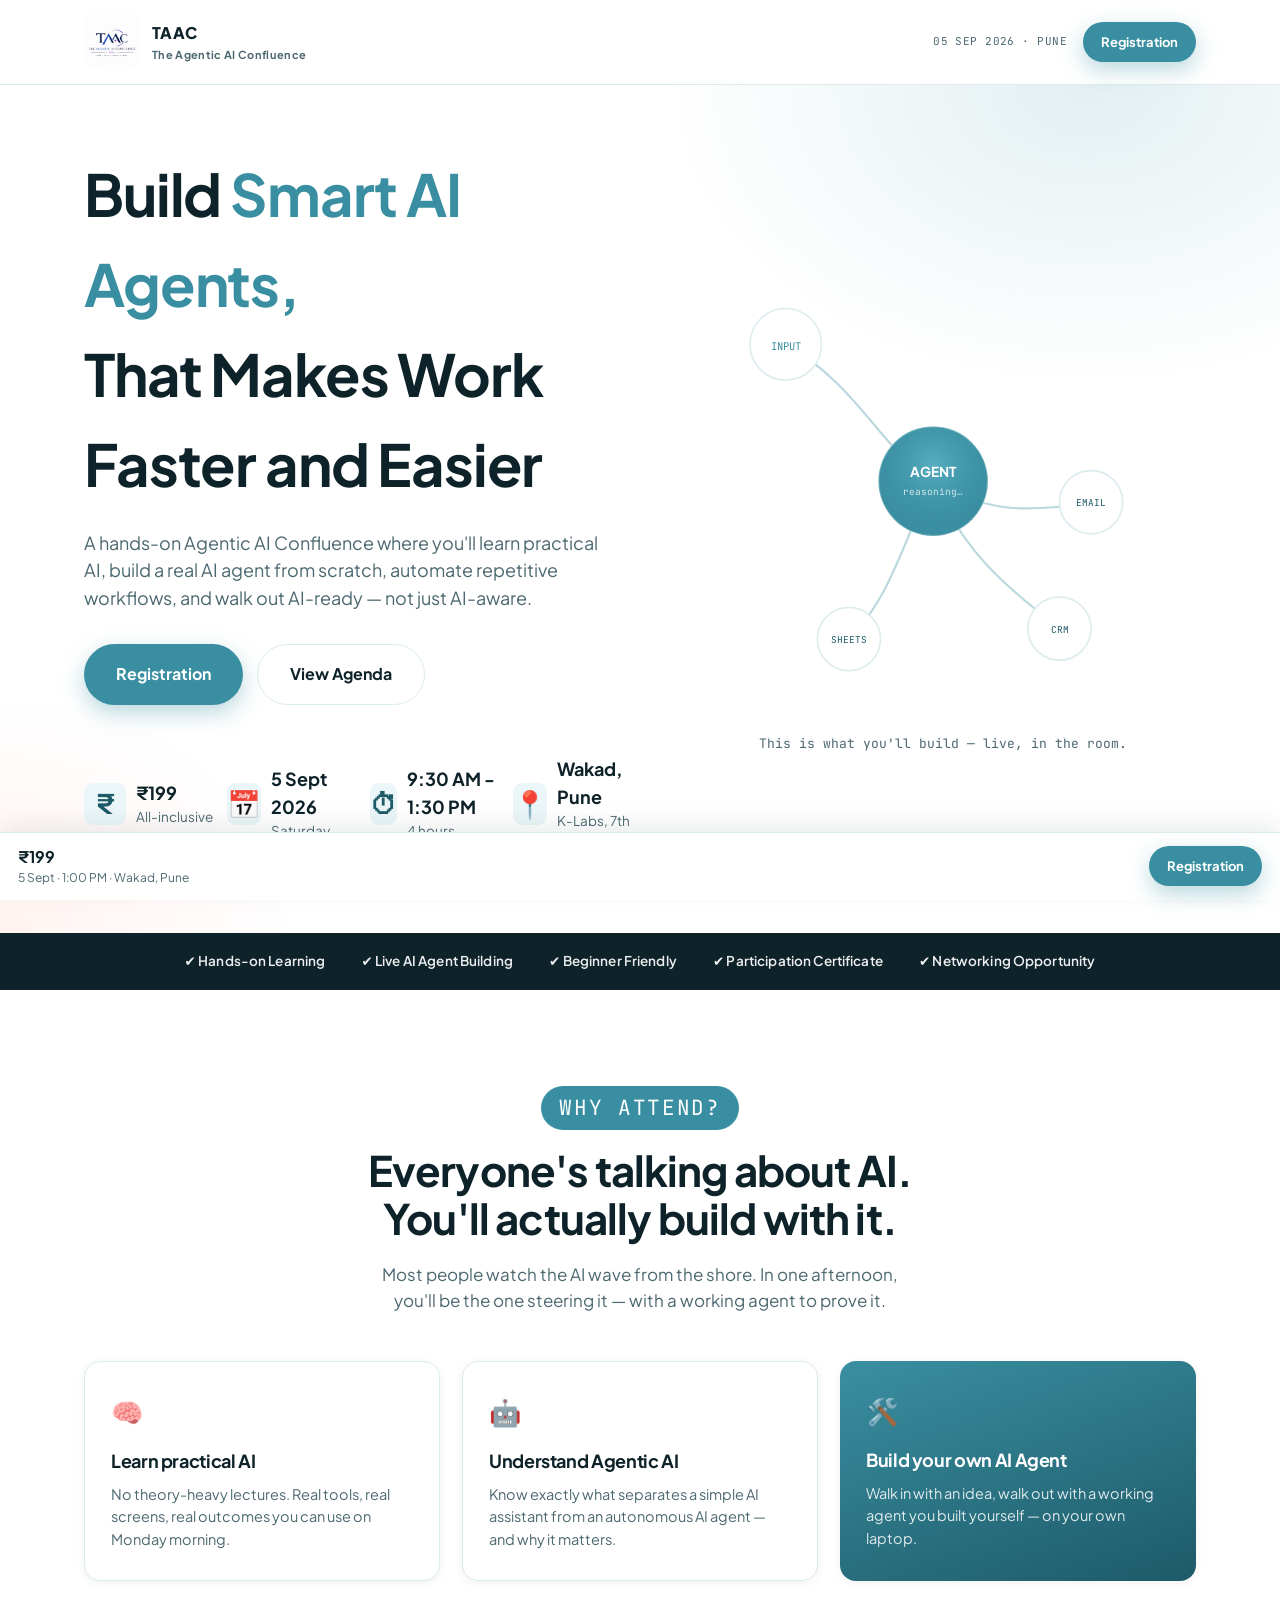
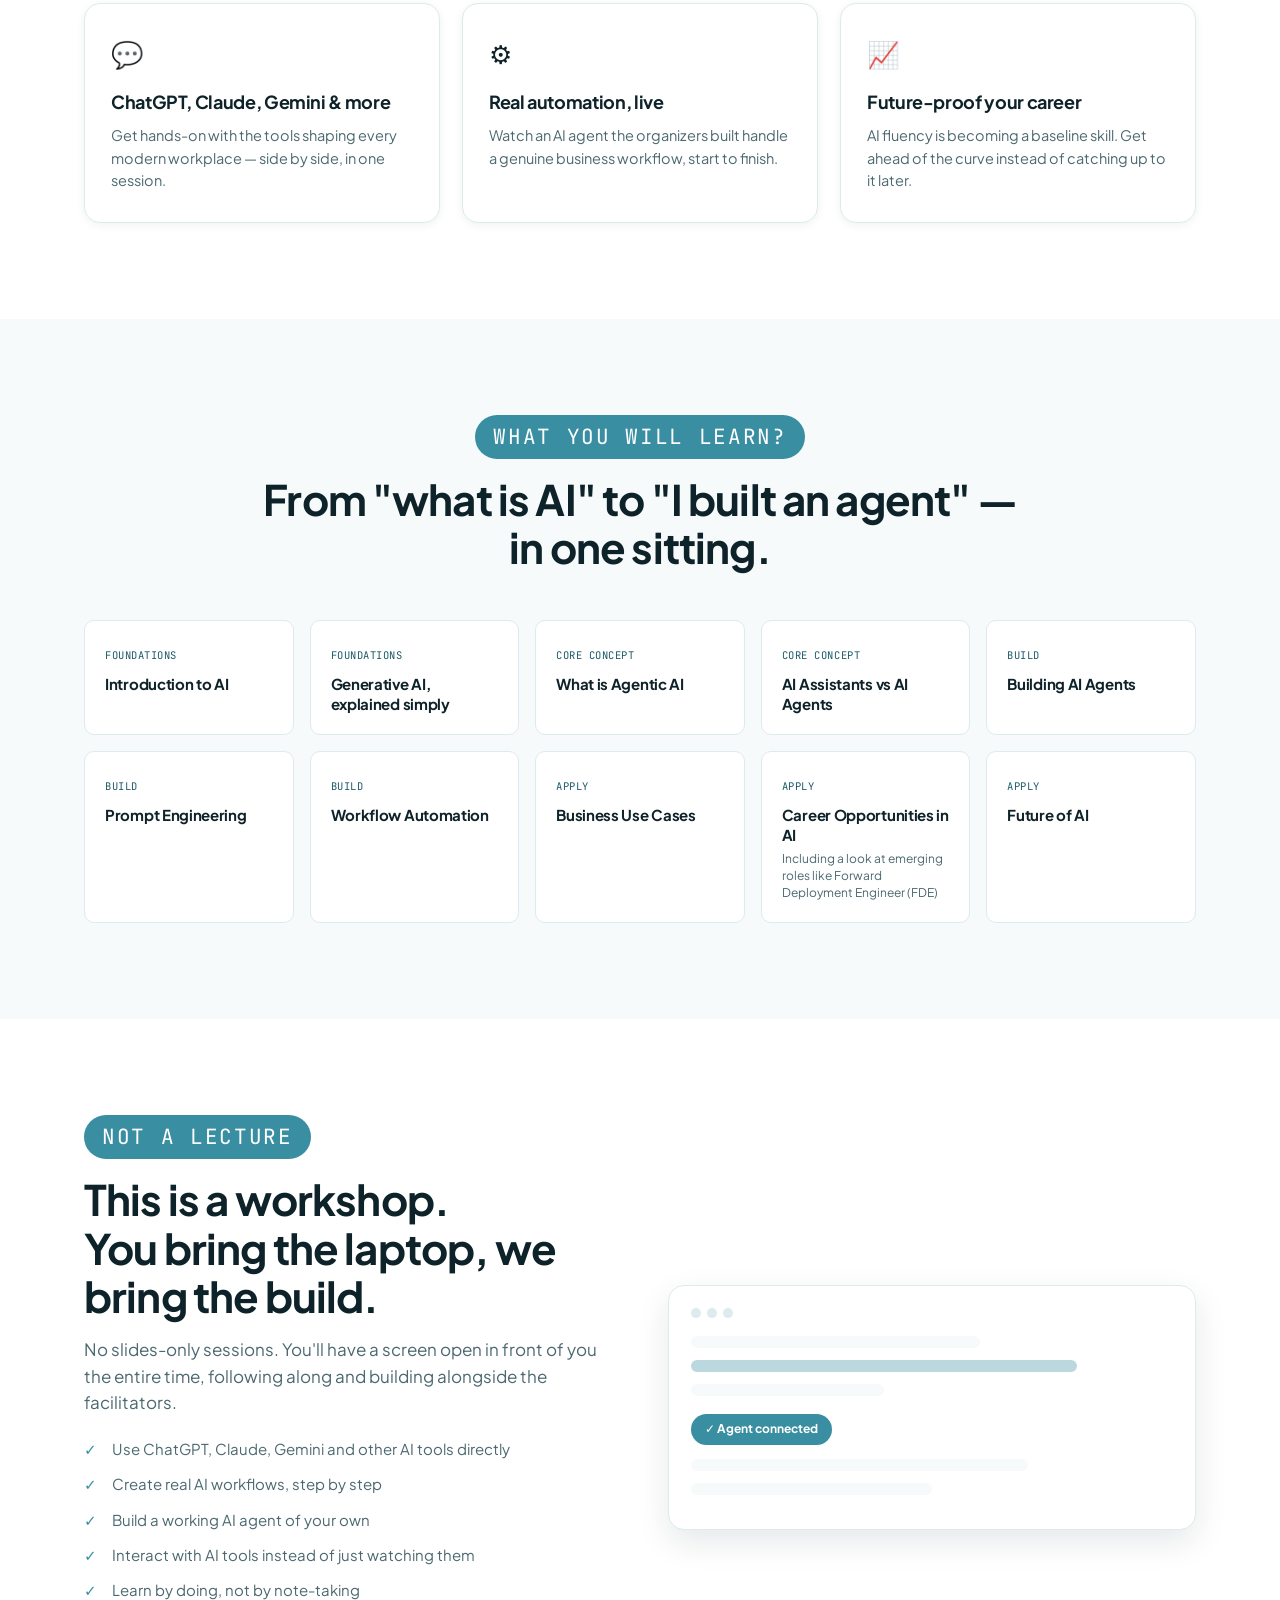
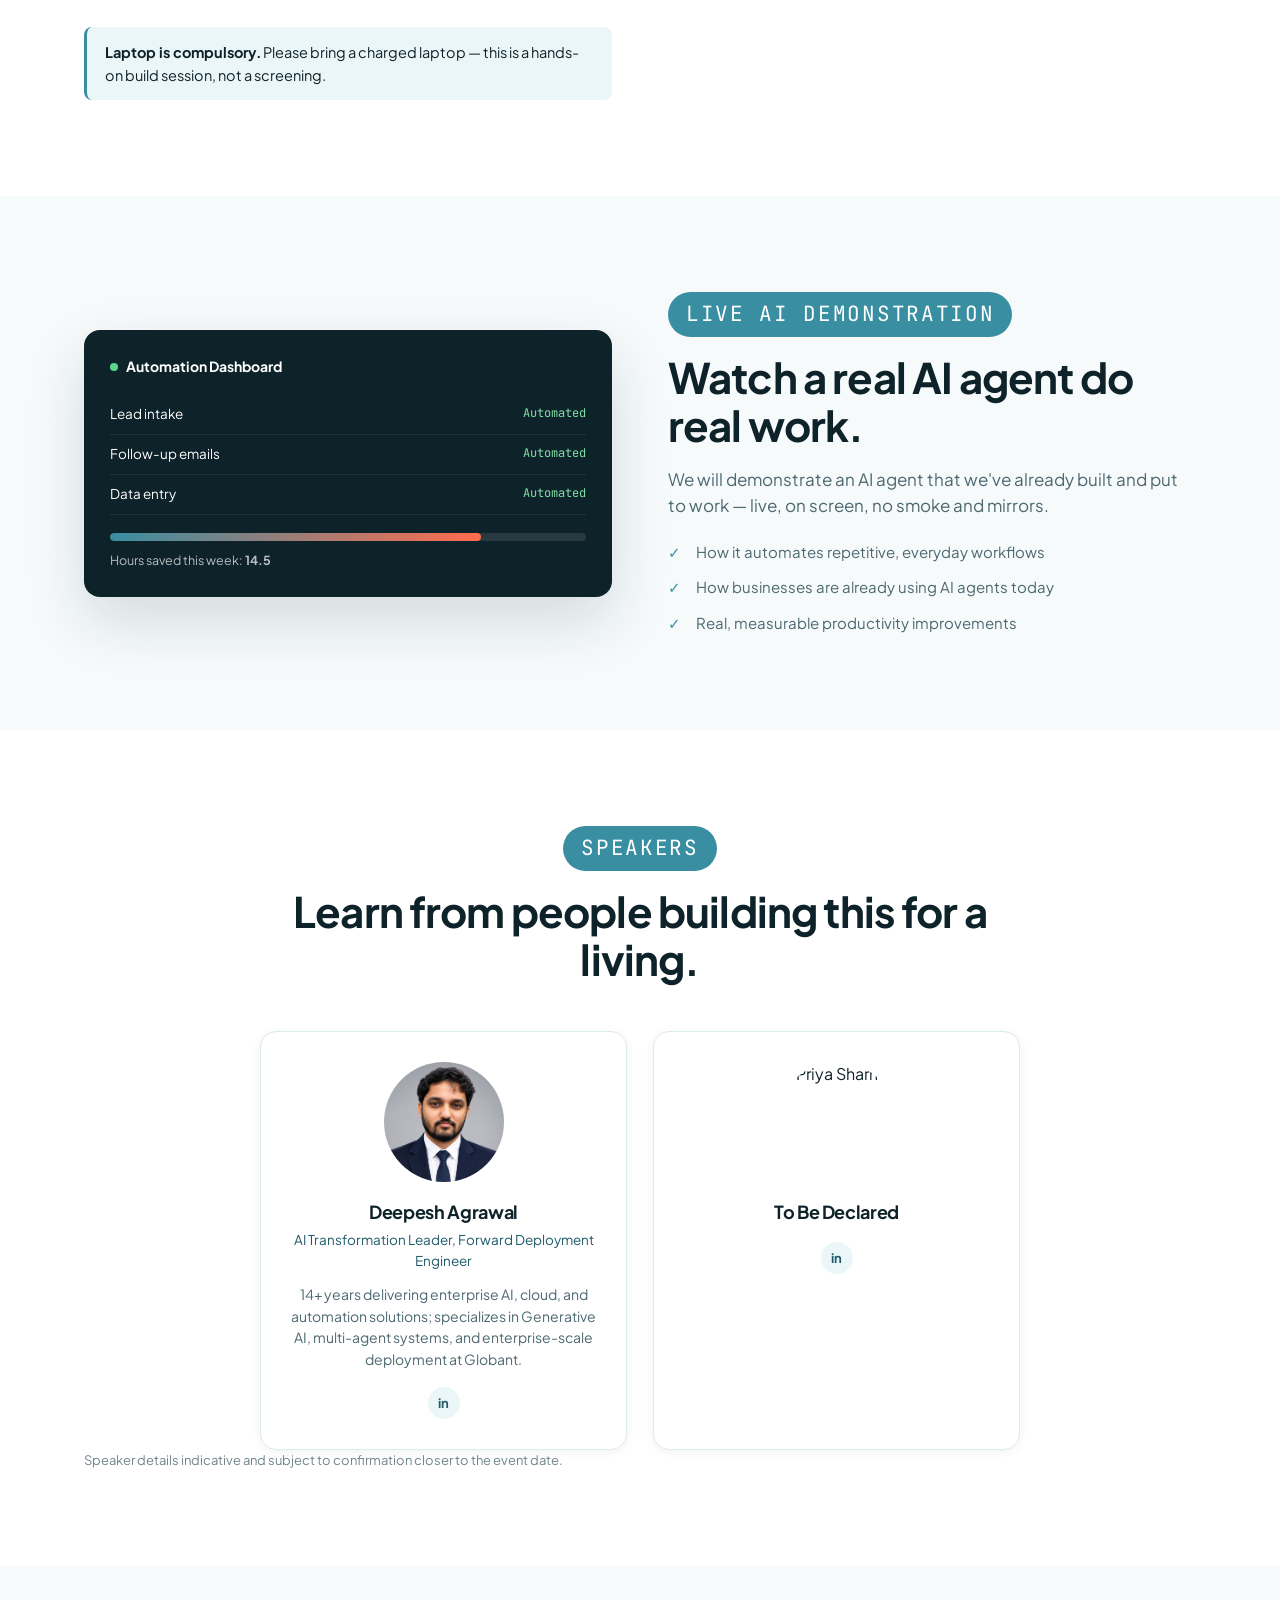
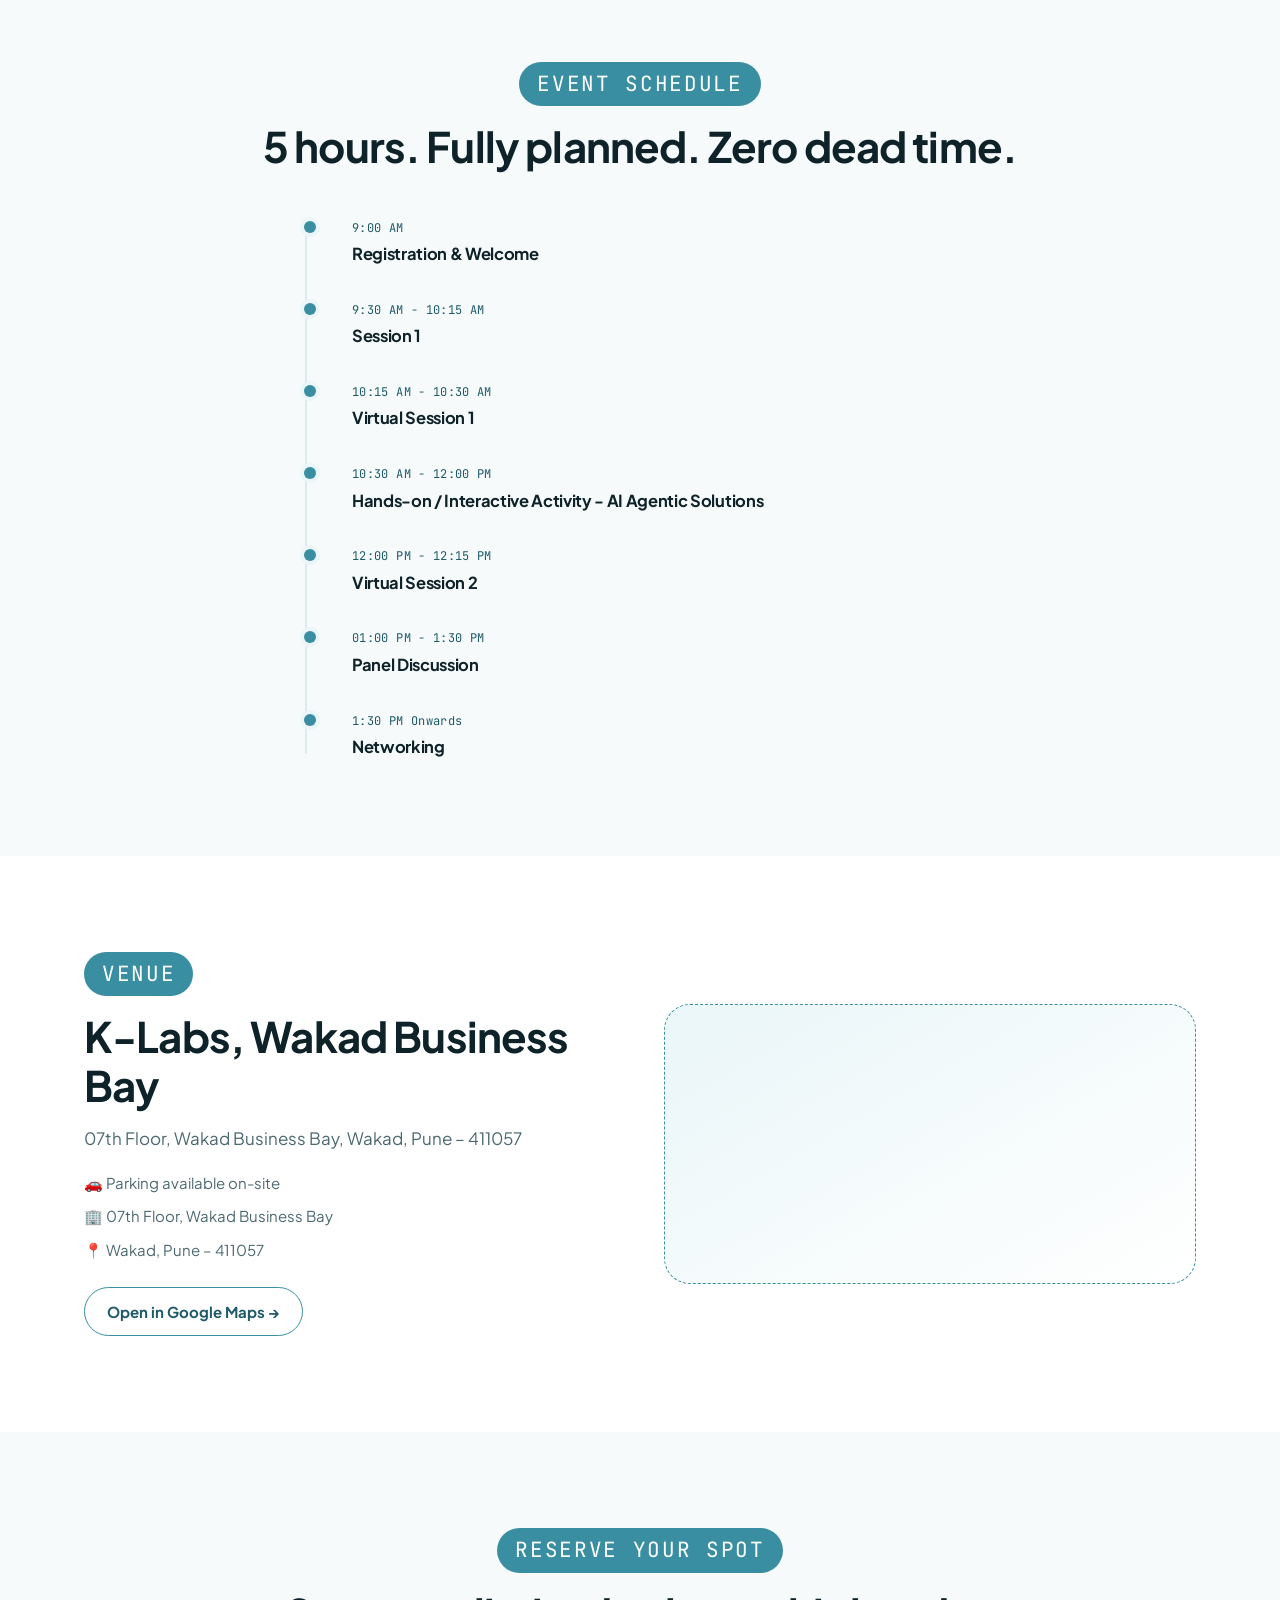
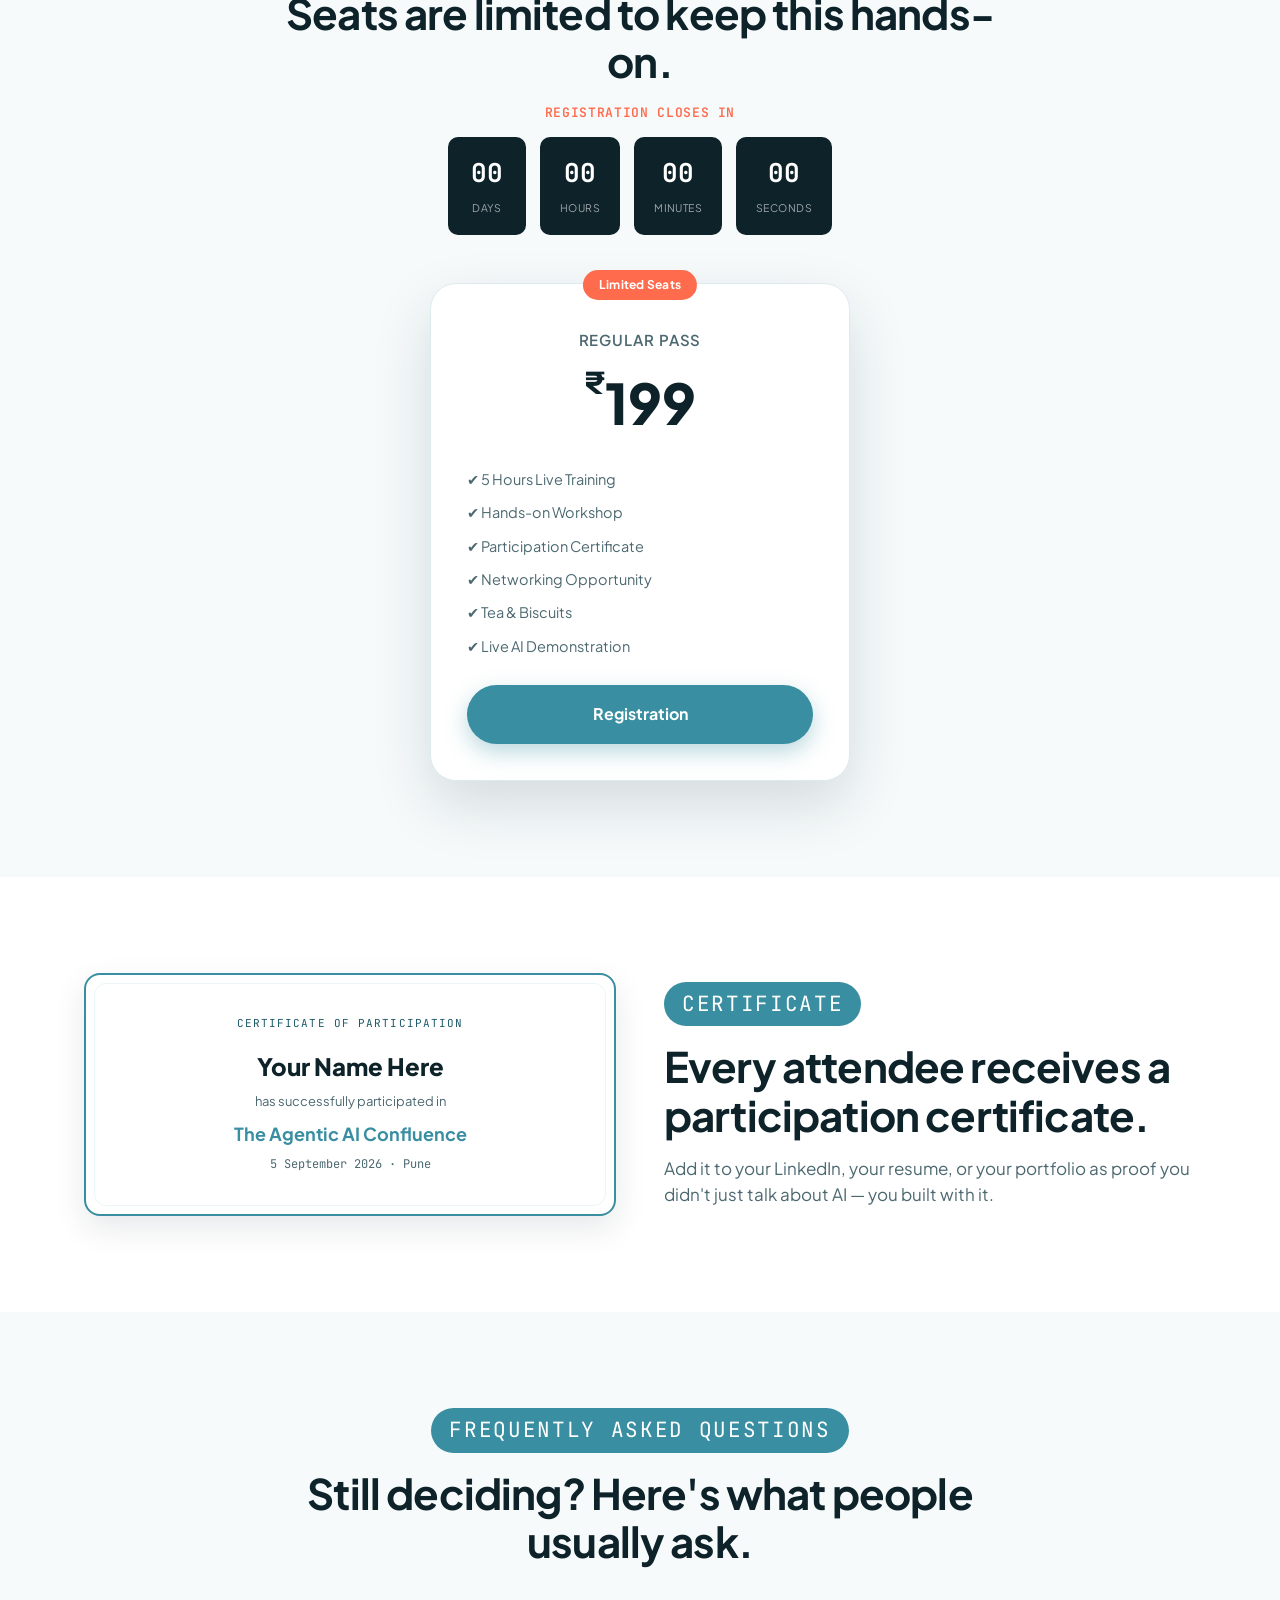
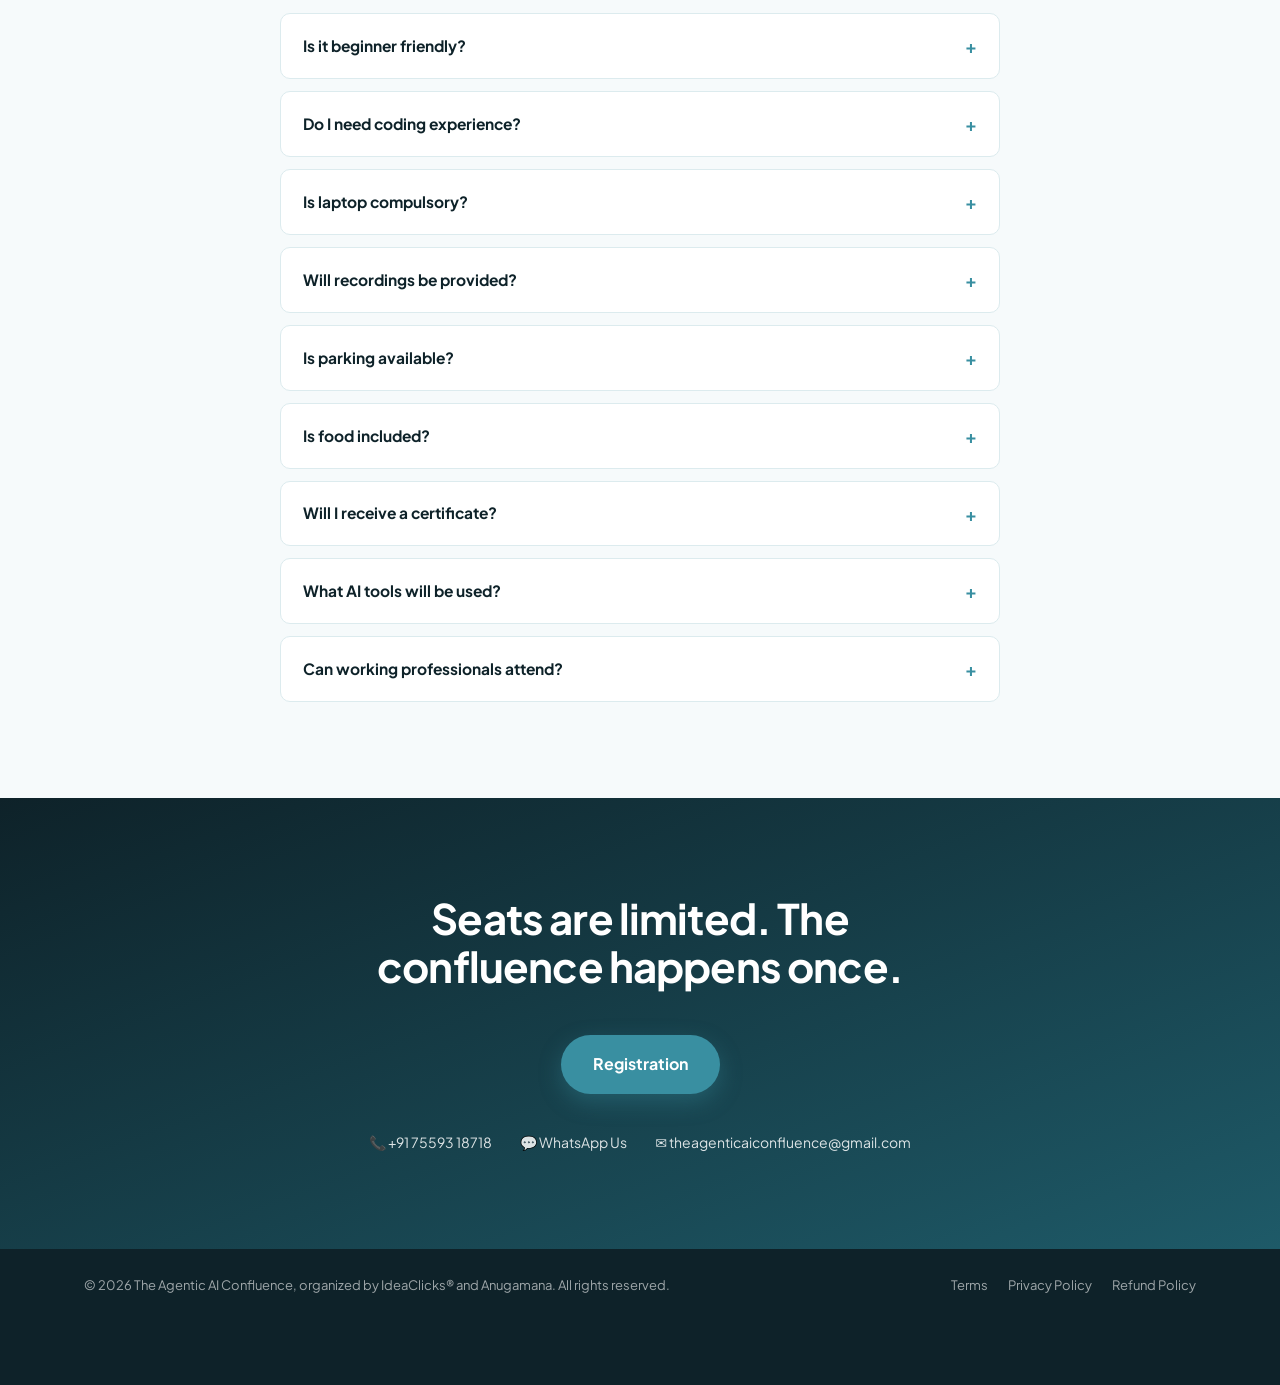
==== commit d65e0eda: "Added LinkedIn link of speaker" ====
--- a/TAAC/05sept2026/index.html
+++ b/TAAC/05sept2026/index.html
@@ -267,8 +267,8 @@
           <p class="speaker-role">AI Transformation Leader, Forward Deployment Engineer <strong></strong></p>
           <p class="speaker-bio">14+ years delivering enterprise AI, cloud, and automation solutions; specializes in Generative AI, multi-agent systems, and enterprise-scale deployment at Globant.</p>
           <div class="social-icons">
-            <a href="#" aria-label="LinkedIn">in</a>
-            <a href="#" aria-label="Twitter / X">𝕏</a>
+            <a href="https://www.linkedin.com/in/deepesh-a-2125b52b/" target="_blank" aria-label="LinkedIn">in</a>
+            <!-- <a href="#" aria-label="Twitter / X">𝕏</a> -->
           </div>
         </article>
         <article class="speaker-card">
@@ -277,8 +277,8 @@
           <!-- <p class="speaker-role">Founder, <strong>AI Automation Labs</strong></p> -->
           <!-- <p class="speaker-bio">Builds AI agent systems for SMBs across India, focused on practical, no-nonsense automation that actually ships.</p> -->
           <div class="social-icons">
-            <a href="#" aria-label="LinkedIn">in</a>
-            <a href="#" aria-label="Twitter / X">𝕏</a>
+            <a href="#" target="_blank" aria-label="LinkedIn">in</a>
+            <!-- <a href="#" aria-label="Twitter / X">𝕏</a> -->
           </div>
         </article>
       </div>
--- a/TAAC/05sept2026/style.css
+++ b/TAAC/05sept2026/style.css
@@ -103,7 +103,7 @@
 }
 .eyebrow.center{ display:flex; margin-left:auto; margin-right:auto; width:fit-content; }
 .dot-live{ width:7px; height:7px; border-radius:50%; background:var(--coral); animation:pulse 1.6s infinite; }
-@keyframes pulse{ 0%,100%{ opacity:1; transform:scale(1);} 50%{ opacity:0.5; transform:scale(1.4);} }
+@keyframes pulse{ 0%,100%{ opacity:1; transform:scale(1);} 50%{ opacity:0.5; text-align: center; transform:scale(1.4);} }
 
 .section-title{ font-size:clamp(26px,4vw,42px); line-height:1.15; }
 .section-title.center{ text-align:center; max-width:760px; margin:0 auto 18px; }
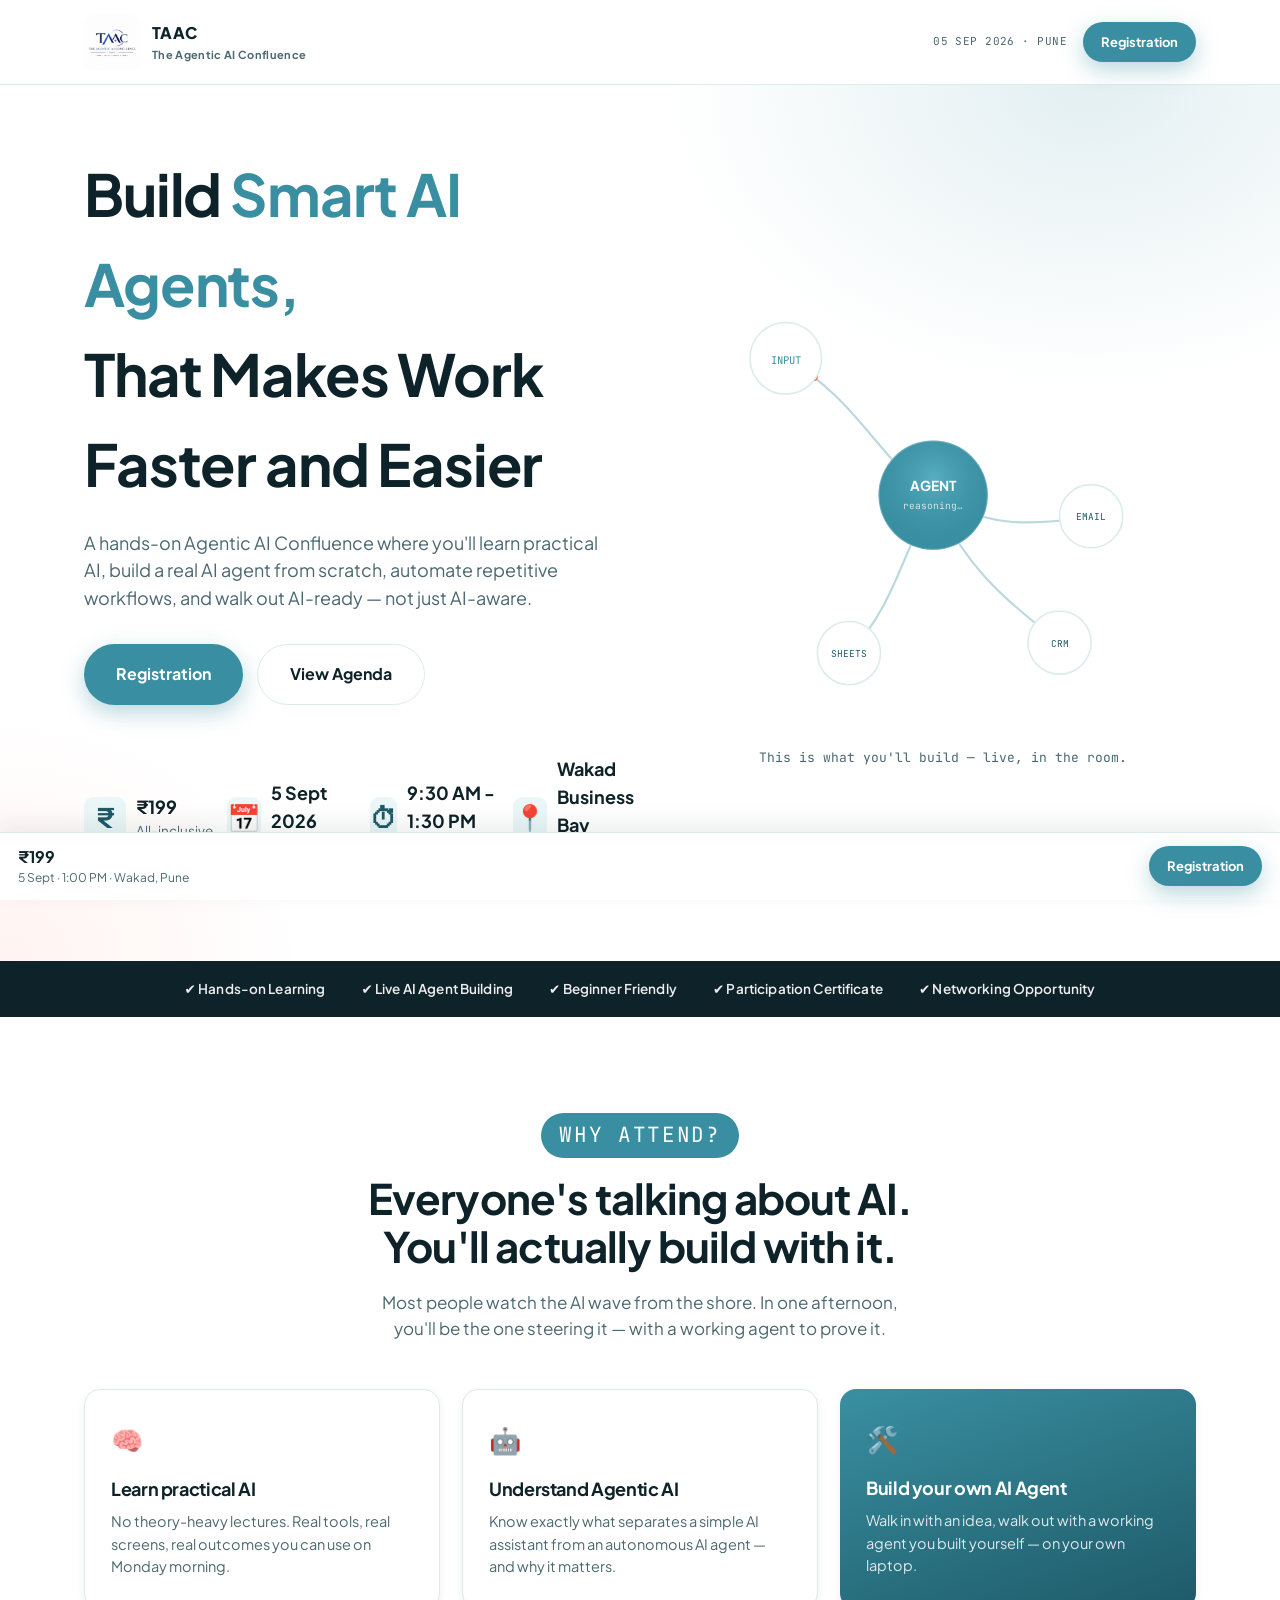
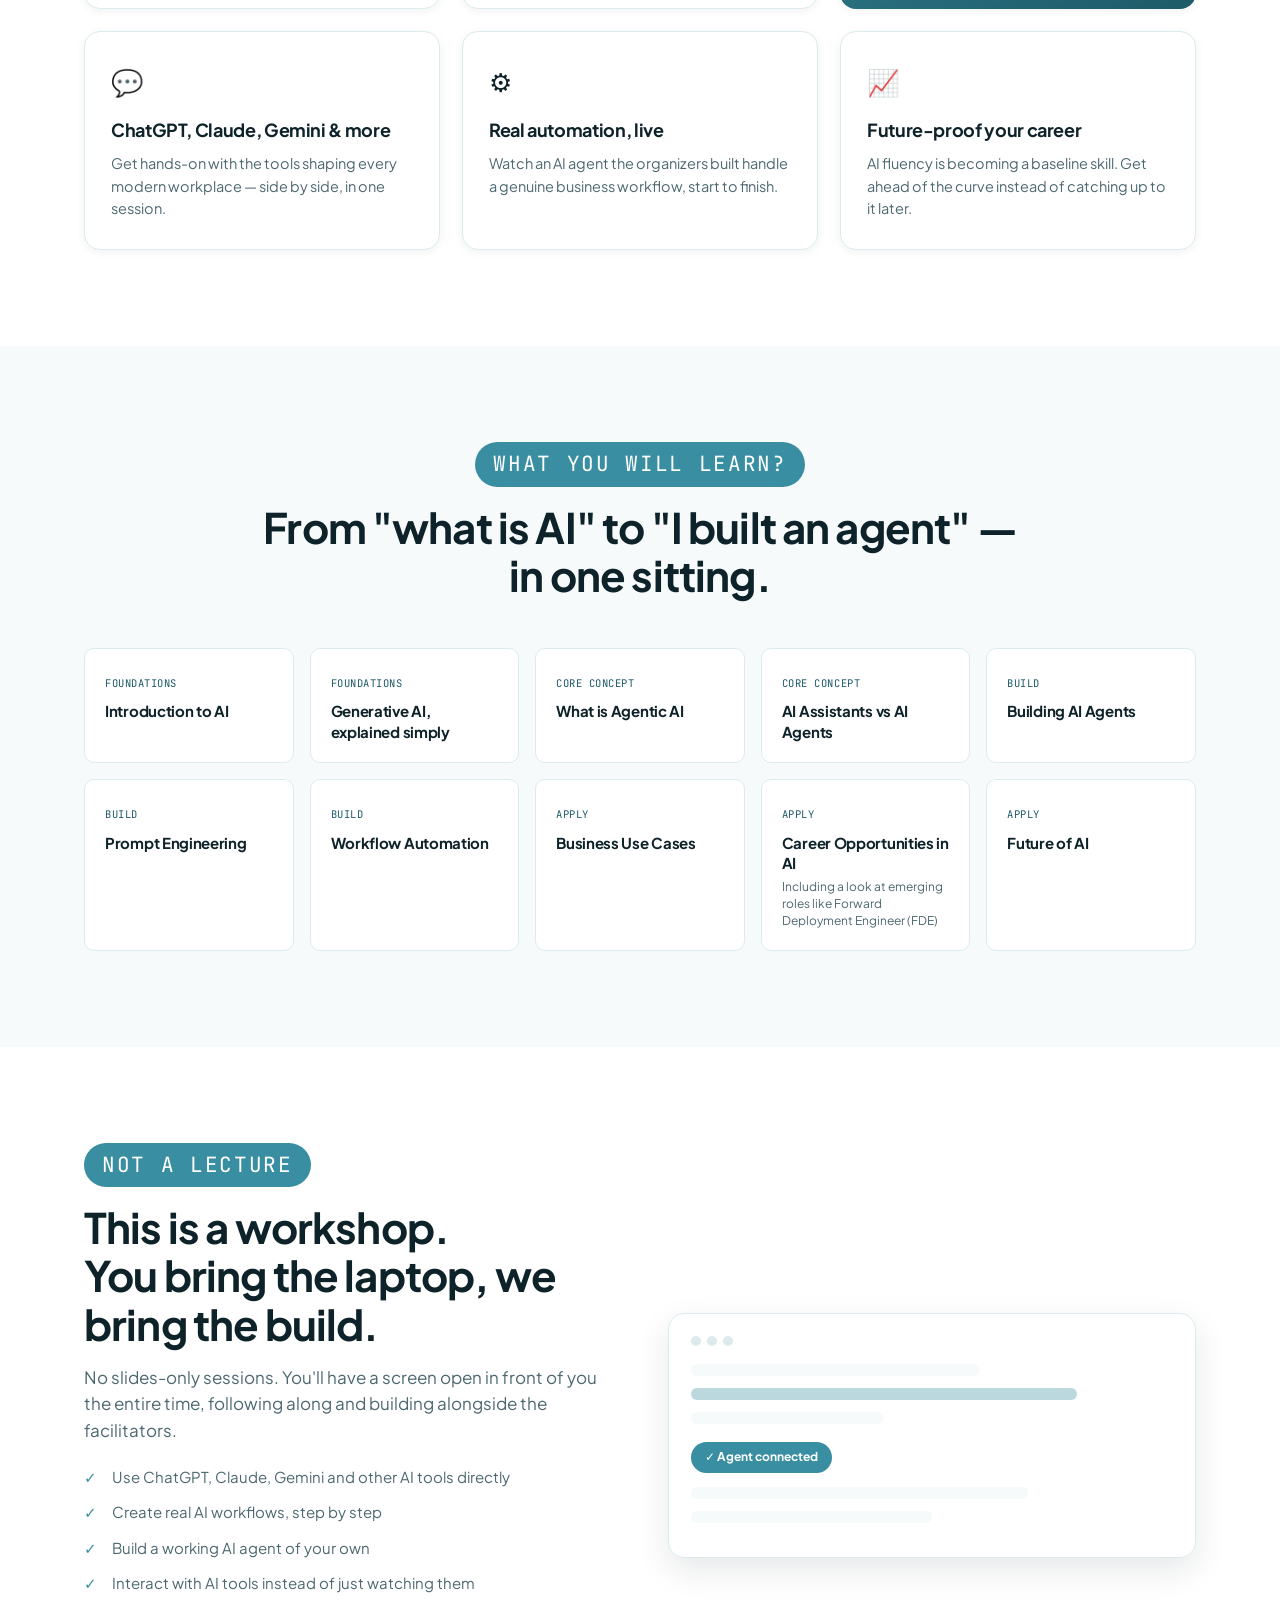
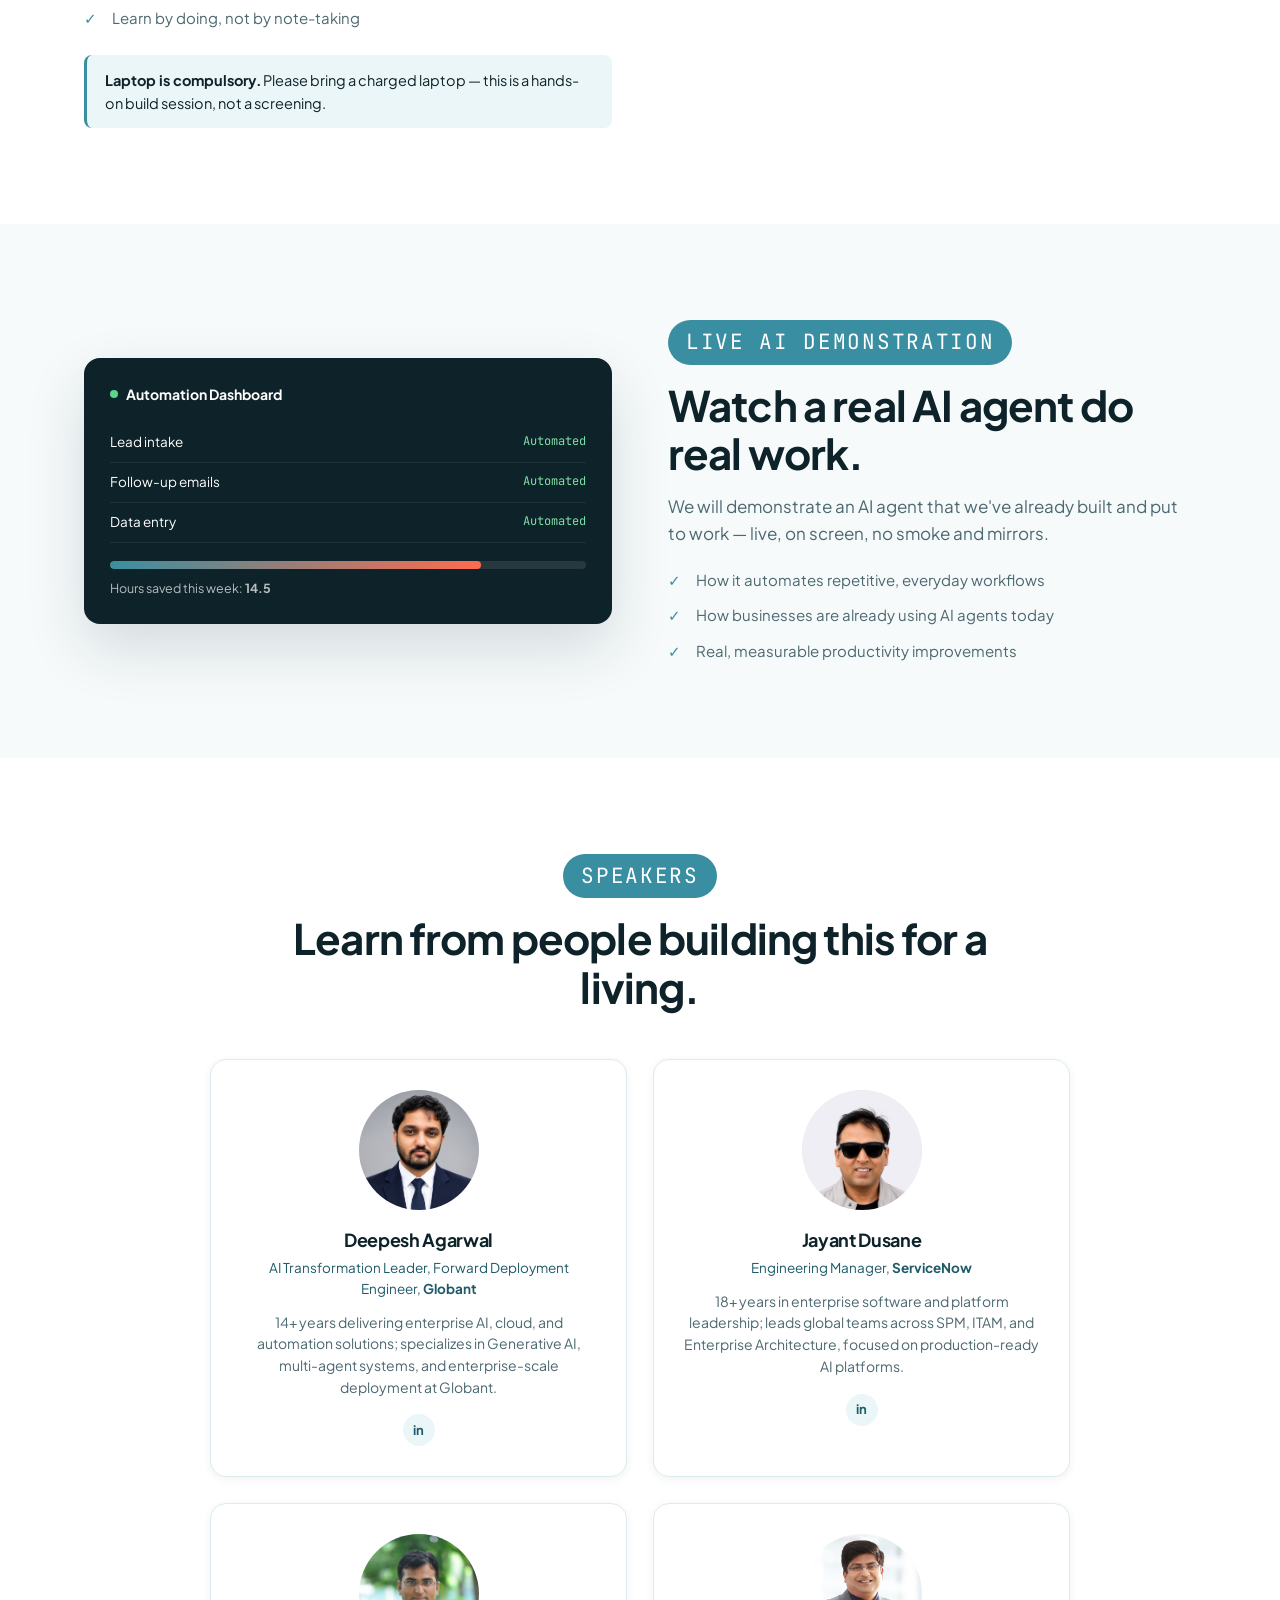
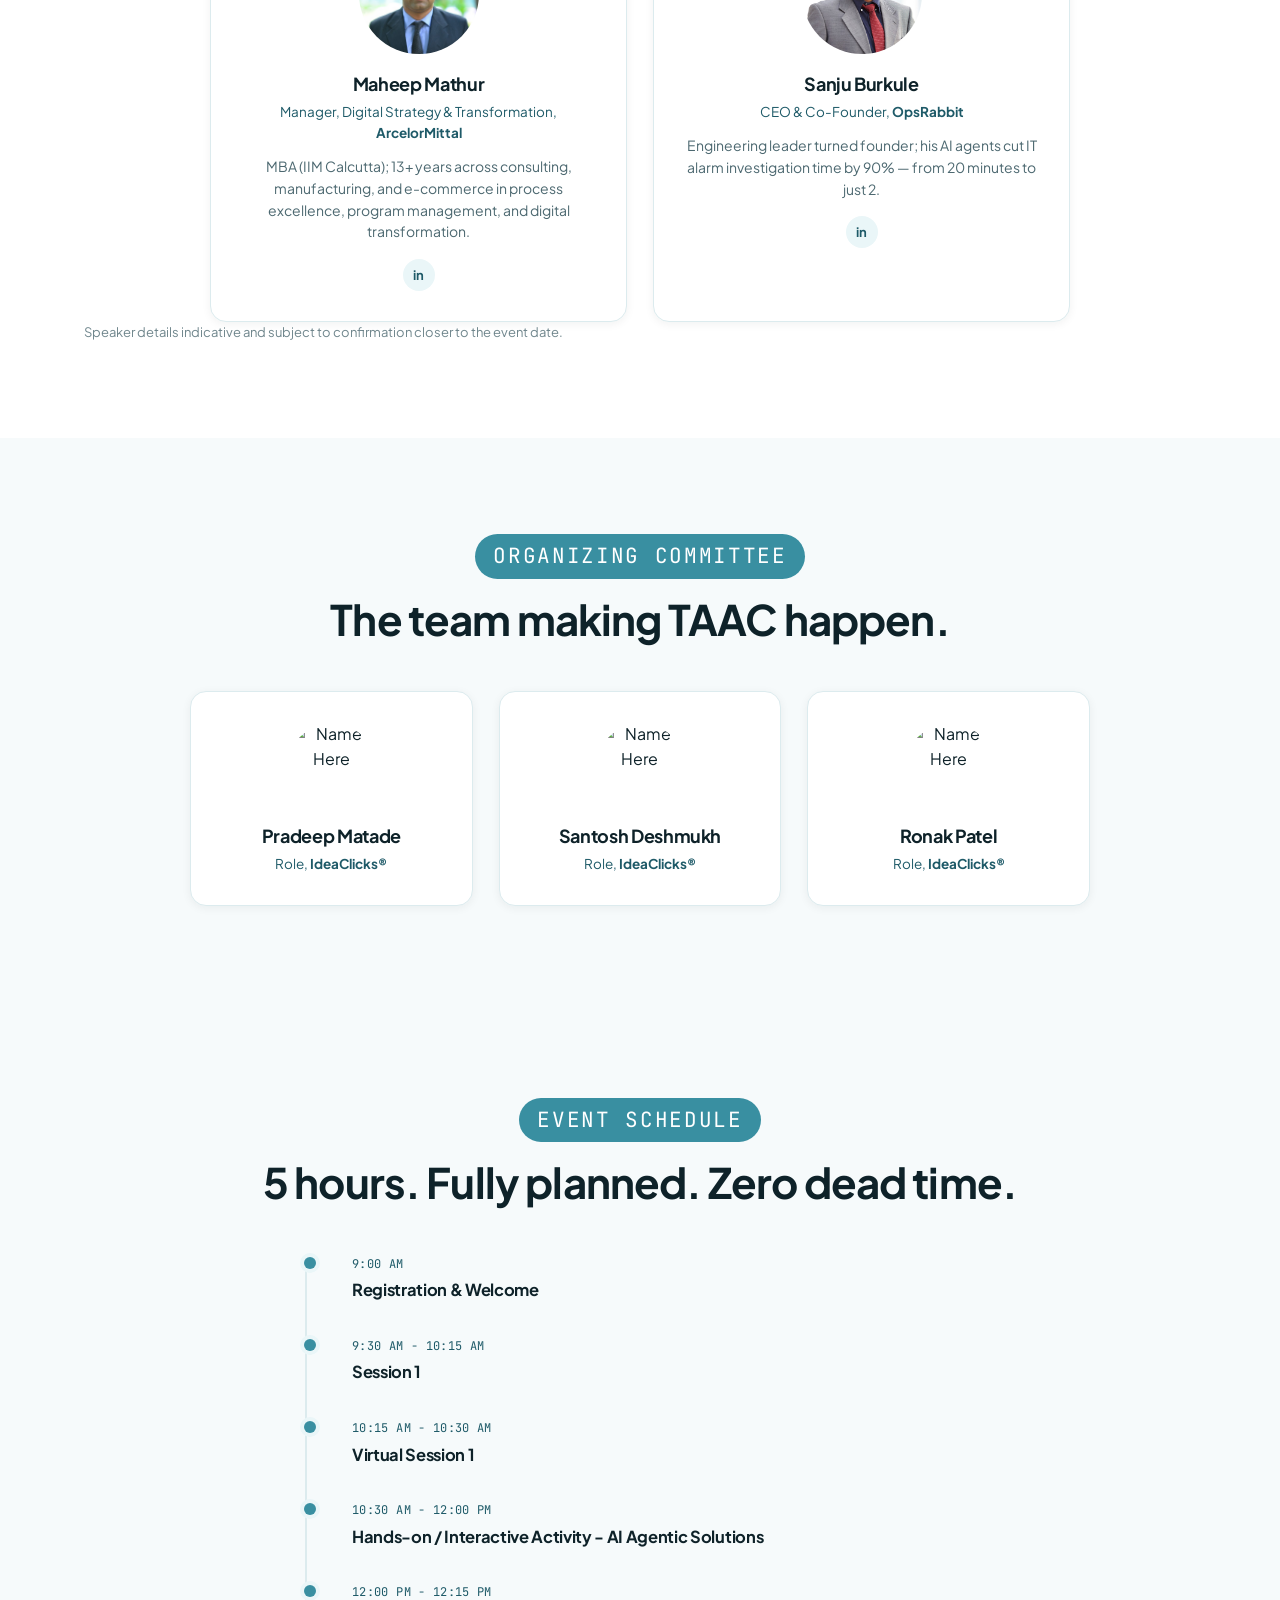
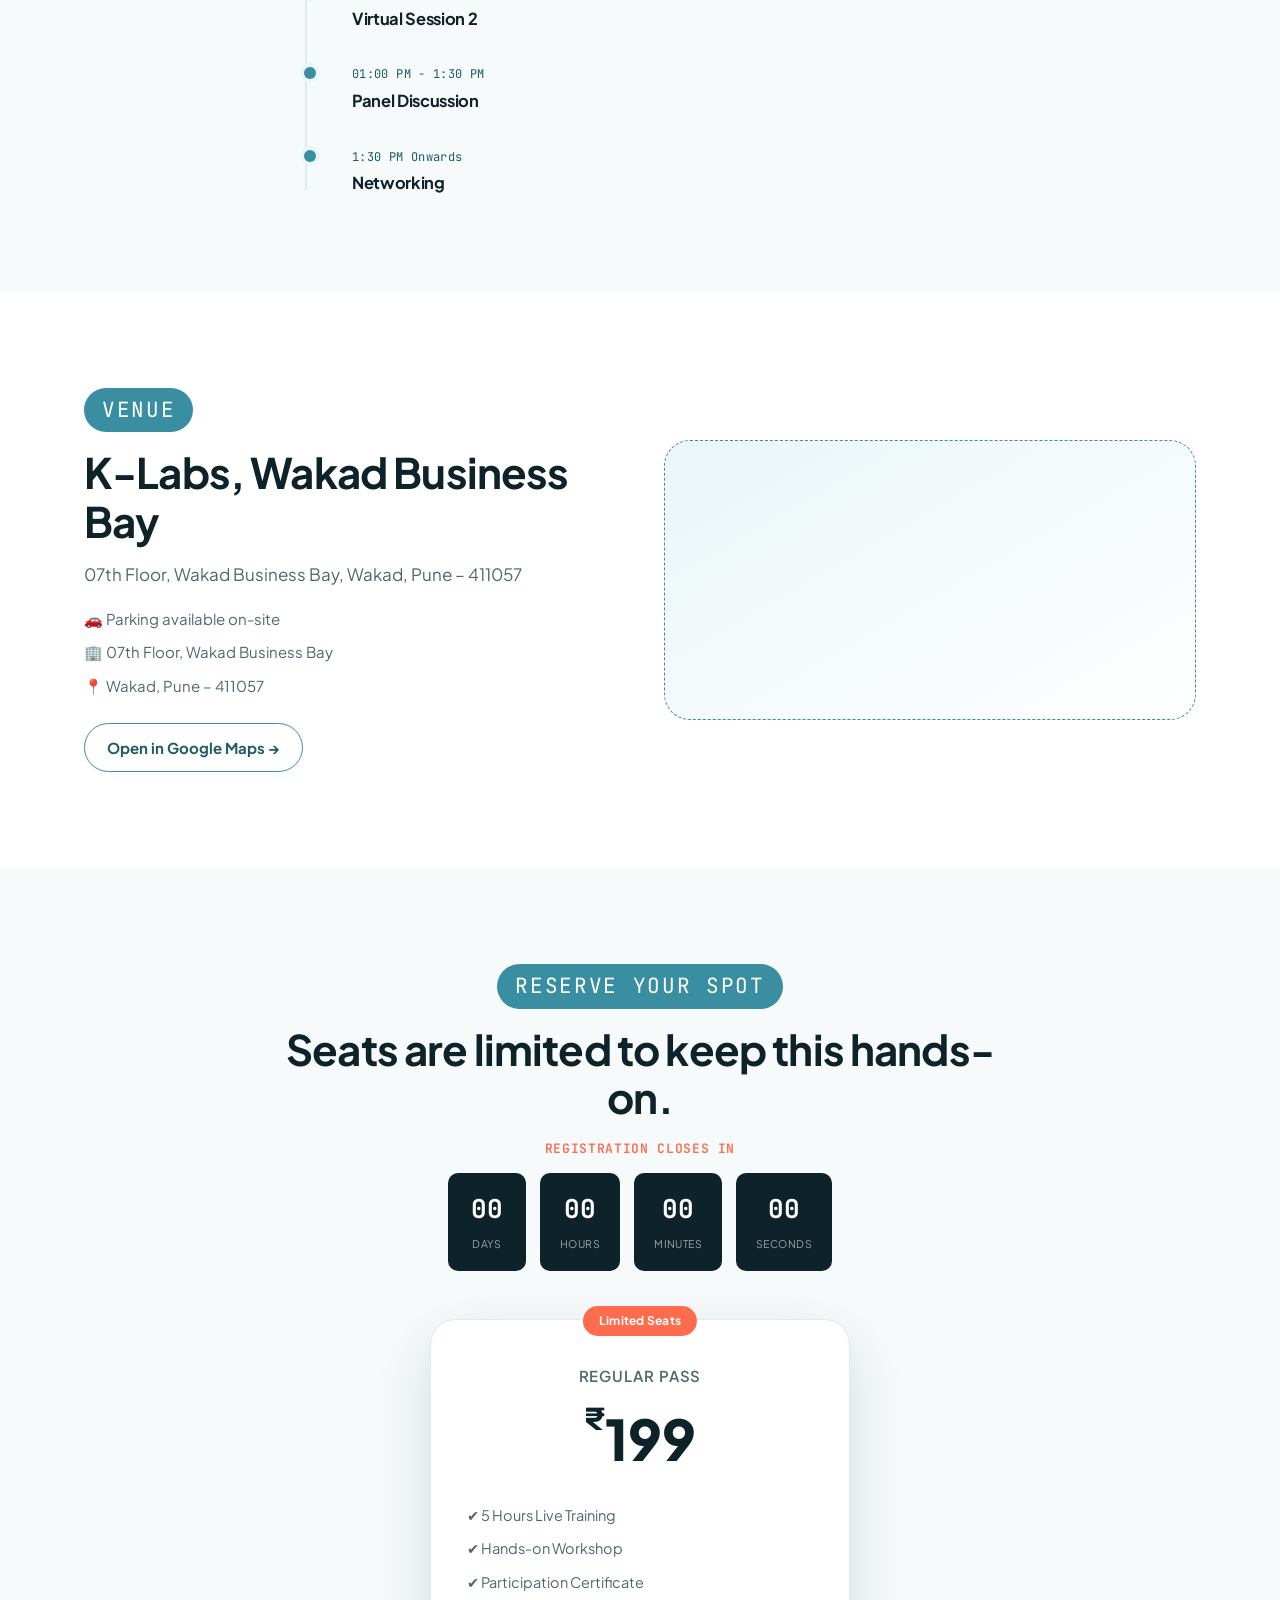
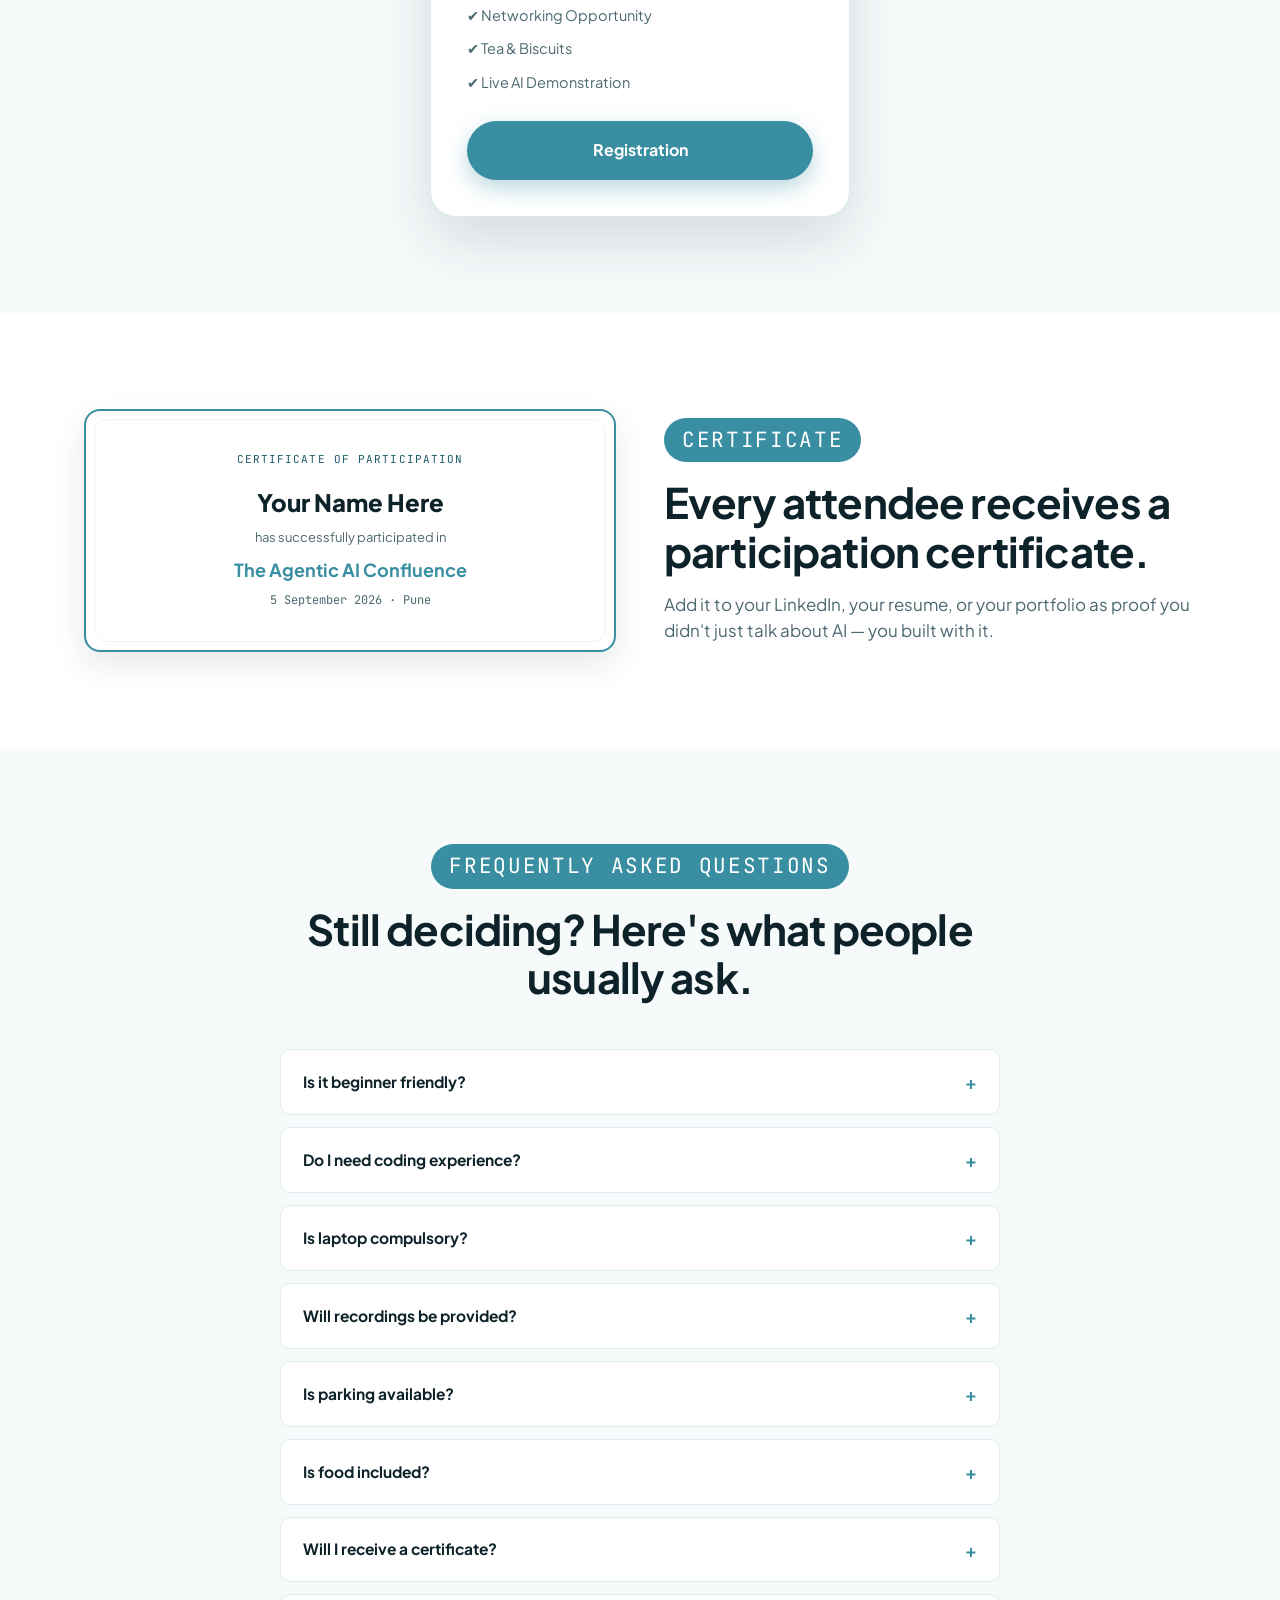
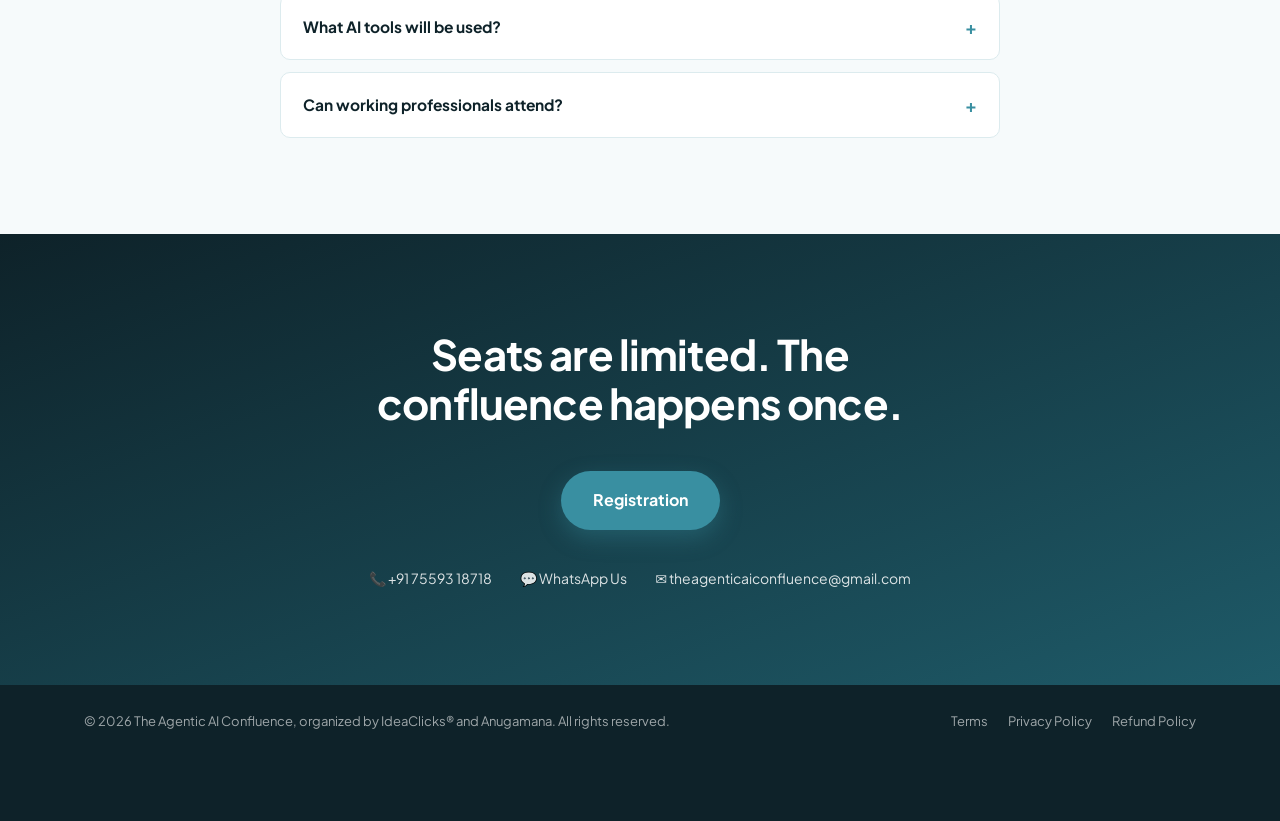
==== commit 2a8fe48d: "Added Final Registeration Form" ====
--- a/TAAC/05sept2026/index.html
+++ b/TAAC/05sept2026/index.html
@@ -36,7 +36,7 @@
 </a>
     <div class="header-meta">
       <span class="header-date">05 SEP 2026 · PUNE</span>
-      <a href="https://wa.me/917559318718?text=Hello%2C%20I%20want%20to%20participate%20in%20The%20Agentic%20AI%20Confluence." target="_blank" class="btn btn-primary btn-sm header-cta">Registration<br></a>
+      <a href="registration.html" target="_blank" class="btn btn-primary btn-sm header-cta">Registration<br></a>
     </div>
   </div>
 </header>
@@ -53,7 +53,7 @@
         <p class="hero-sub">A hands-on Agentic AI Confluence where you'll learn practical AI, build a real AI agent from scratch, automate repetitive workflows, and walk out AI-ready — not just AI-aware.</p>
 
         <div class="hero-ctas">
-          <a href="https://wa.me/917559318718?text=Hello%2C%20I%20want%20to%20participate%20in%20The%20Agentic%20AI%20Confluence." target="_blank" class="btn btn-primary btn-lg">Registration<br></a>
+          <a href="registration.html" target="_blank" class="btn btn-primary btn-lg">Registration<br></a>
           <a href="#schedule" class="btn btn-ghost btn-lg">View Agenda</a>
         </div>
 
@@ -61,7 +61,7 @@
           <div class="fact"><span class="fact-icon">₹</span><div><strong>₹199</strong><small>All-inclusive</small></div></div>
           <div class="fact"><span class="fact-icon">📅</span><div><strong>5 Sept 2026</strong><small>Saturday</small></div></div>
           <div class="fact"><span class="fact-icon">⏱</span><div><strong>9:30 AM - 1:30 PM</strong><small>4 hours</small></div></div>
-          <div class="fact"><span class="fact-icon">📍</span><div><strong>Wakad, Pune</strong><small>K-Labs, 7th Floor</small></div></div>
+          <div class="fact"><span class="fact-icon">📍</span><div><strong>Wakad Business Bay</strong><small>K-Labs, 7th Floor</small></div></div>
         </div>
       </div>
 
@@ -261,30 +261,79 @@
       <h2 class="section-title center">Learn from people building this for a living.</h2>
 
       <div class="speakers-grid">
-        <article class="speaker-card">
-          <img src="img/Deepesh-Agrawal.jpeg" alt="Deepesh Agrawal" loading="lazy" width="120" height="120">
-          <h3>Deepesh Agrawal</h3>
-          <p class="speaker-role">AI Transformation Leader, Forward Deployment Engineer <strong></strong></p>
-          <p class="speaker-bio">14+ years delivering enterprise AI, cloud, and automation solutions; specializes in Generative AI, multi-agent systems, and enterprise-scale deployment at Globant.</p>
-          <div class="social-icons">
-            <a href="https://www.linkedin.com/in/deepesh-a-2125b52b/" target="_blank" aria-label="LinkedIn">in</a>
-            <!-- <a href="#" aria-label="Twitter / X">𝕏</a> -->
-          </div>
-        </article>
-        <article class="speaker-card">
-          <img src="https://ui-avatars.com/api/?name=To+Be+Declared&background=1E5A68&color=fff&size=300&font-size=0.36&bold=true" alt="Priya Sharma" loading="lazy" width="120" height="120">
-          <h3>To Be Declared</h3>
-          <!-- <p class="speaker-role">Founder, <strong>AI Automation Labs</strong></p> -->
-          <!-- <p class="speaker-bio">Builds AI agent systems for SMBs across India, focused on practical, no-nonsense automation that actually ships.</p> -->
-          <div class="social-icons">
-            <a href="#" target="_blank" aria-label="LinkedIn">in</a>
-            <!-- <a href="#" aria-label="Twitter / X">𝕏</a> -->
-          </div>
-        </article>
-      </div>
+  <article class="speaker-card">
+    <img src="img/Deepesh-Agrawal.jpeg" alt="Deepesh Agarwal" loading="lazy" width="120" height="120">
+    <h3>Deepesh Agarwal</h3>
+    <p class="speaker-role">AI Transformation Leader, Forward Deployment Engineer, <strong>Globant</strong></p>
+    <p class="speaker-bio">14+ years delivering enterprise AI, cloud, and automation solutions; specializes in Generative AI, multi-agent systems, and enterprise-scale deployment at Globant.</p>
+    <div class="social-icons">
+      <a href="#" aria-label="LinkedIn">in</a>
+    </div>
+  </article>
+
+  <article class="speaker-card">
+    <img src="img/Jayant-Dusane.png" alt="Jayant Dusane" loading="lazy" width="120" height="120">
+    <h3>Jayant Dusane</h3>
+    <p class="speaker-role">Engineering Manager, <strong>ServiceNow</strong></p>
+    <p class="speaker-bio">18+ years in enterprise software and platform leadership; leads global teams across SPM, ITAM, and Enterprise Architecture, focused on production-ready AI platforms.</p>
+    <div class="social-icons">
+      <a href="https://www.linkedin.com/in/jayant-dusane-46b77919/" aria-label="LinkedIn">in</a>
+    </div>
+  </article>
+
+  <article class="speaker-card">
+    <img src="img/Maheep-Mathur-LinkedIn.jpg" alt="Maheep Mathur" loading="lazy" width="120" height="120">
+    <h3>Maheep Mathur</h3>
+    <p class="speaker-role">Manager, Digital Strategy &amp; Transformation, <strong>ArcelorMittal</strong></p>
+    <p class="speaker-bio">MBA (IIM Calcutta); 13+ years across consulting, manufacturing, and e-commerce in process excellence, program management, and digital transformation.</p>
+    <div class="social-icons">
+      <a href="https://www.linkedin.com/in/maheep-mathur-47a987107/" aria-label="LinkedIn">in</a>
+    </div>
+  </article>
+
+  <article class="speaker-card">
+  <img src="img/Sanju Burkule LinkedIn.jpg" alt="Sanju Burkule" loading="lazy" width="120" height="120">
+  <h3>Sanju Burkule</h3>
+  <p class="speaker-role">CEO &amp; Co-Founder, <strong>OpsRabbit</strong></p>
+  <p class="speaker-bio">Engineering leader turned founder; his AI agents cut IT alarm investigation time by 90% — from 20 minutes to just 2.</p>
+  <div class="social-icons">
+    <a href="https://www.linkedin.com/in/sanjuburkule" target="_blank" rel="noopener" aria-label="LinkedIn">in</a>
+  </div>
+</article>
+</div>
       <p class="micro-note center">Speaker details indicative and subject to confirmation closer to the event date.</p>
     </div>
   </section>
+
+  <section class="section alt" id="committee">
+  <div class="container">
+    <p class="eyebrow center">Organizing Committee</p>
+    <h2 class="section-title center">The team making TAAC happen.</h2>
+
+    <div class="speakers-grid committee-grid">
+      <article class="speaker-card">
+        <img src="https://ui-avatars.com/api/?name=Name+Here&background=398FA1&color=fff&size=300&font-size=0.36&bold=true" alt="Name Here" loading="lazy" width="120" height="120">
+        <h3>Pradeep Matade</h3>
+        <p class="speaker-role">Role, <strong>IdeaClicks®</strong></p>
+      </article>
+
+      <article class="speaker-card">
+        <img src="https://ui-avatars.com/api/?name=Name+Here&background=398FA1&color=fff&size=300&font-size=0.36&bold=true" alt="Name Here" loading="lazy" width="120" height="120">
+        <h3>Santosh Deshmukh</h3>
+        <p class="speaker-role">Role, <strong>IdeaClicks®</strong></p>
+      </article>
+
+      <article class="speaker-card">
+        <img src="https://ui-avatars.com/api/?name=Name+Here&background=398FA1&color=fff&size=300&font-size=0.36&bold=true" alt="Name Here" loading="lazy" width="120" height="120">
+        <h3>Ronak Patel</h3>
+        <p class="speaker-role">Role, <strong>IdeaClicks®</strong></p>
+      </article>
+
+
+      <!-- repeat <article> block for each committee member -->
+    </div>
+  </div>
+</section>
 
   <!-- ============ SCHEDULE ============ -->
   <section class="section alt" id="schedule">
@@ -402,7 +451,7 @@
           <li>✔ Live AI Demonstration</li>
         </ul>
         <!-- <button class="btn btn-primary btn-lg btn-full" id="razorpayBtn">Registration<br></button> -->
-        <a href="https://wa.me/917559318718?text=Hello%2C%20I%20want%20to%20participate%20in%20The%20Agentic%20AI%20Confluence."
+        <a href="registration.html"
    target="_blank"
    rel="noopener noreferrer"
    class="btn btn-primary btn-lg btn-full">
@@ -508,7 +557,7 @@
   <section class="section final-cta" id="contact">
     <div class="container final-inner">
       <h2 class="section-title center light">Seats are limited. The confluence happens once.</h2>
-      <a href="https://wa.me/917559318718?text=Hello%2C%20I%20want%20to%20participate%20in%20The%20Agentic%20AI%20Confluence." class="btn btn-primary btn-lg">Registration<br></a>
+      <a href="registration.html" class="btn btn-primary btn-lg">Registration<br></a>
       <div class="contact-row">
         <a href="tel:+917559318718">📞 +91 75593 18718</a>
         <a href="https://wa.me/917559318718" target="_blank" rel="noopener">💬 WhatsApp Us</a>
@@ -537,7 +586,7 @@
     <strong>₹199</strong>
     <span>5 Sept · 1:00 PM · Wakad, Pune</span>
   </div>
-  <a href="https://wa.me/917559318718?text=Hello%2C%20I%20want%20to%20participate%20in%20The%20Agentic%20AI%20Confluence." class="btn btn-primary btn-sm">Registration<br></a>
+  <a href="registration.html" class="btn btn-primary btn-sm">Registration<br></a>
 </div>
 
 <!-- Razorpay Checkout — replace key in script.js with your live/test Key ID -->
--- a/TAAC/05sept2026/style.css
+++ b/TAAC/05sept2026/style.css
@@ -264,7 +264,7 @@
 .dash-caption{ font-size:12.5px; color:rgba(255,255,255,0.7); }
 
 /* ---------- Speakers ---------- */
-.speakers-grid{ display:grid; grid-template-columns:repeat(2,1fr); gap:26px; margin-top:48px; max-width:760px; margin-left:auto; margin-right:auto; }
+.speakers-grid{ display:grid; grid-template-columns:repeat(2,1fr); gap:26px; margin-top:48px; max-width:860px; margin-left:auto; margin-right:auto; }
 @media (max-width:640px){ .speakers-grid{ grid-template-columns:1fr; } }
 .speaker-card{ background:var(--white); border:1px solid var(--line); border-radius:var(--radius-md); padding:30px; text-align:center; box-shadow:var(--shadow-sm); }
 .speaker-card img{ width:156px; height:156px; border-radius:50%; margin:0 auto 16px; object-fit: co; }
@@ -391,3 +391,8 @@
 .sticky-cta-info{ display:flex; flex-direction:column; font-size:12px; color:var(--ink-soft); }
 .sticky-cta-info strong{ font-size:16px; color:var(--ink); }
 @media (min-width:769px){ .sticky-cta{ display:none; } }
+
+.committee-grid{ max-width: 900px; grid-template-columns: repeat(3, 1fr); }
+.committee-grid .speaker-card img{ width: 84px; height: 84px; }
+@media (max-width: 700px){ .committee-grid{ grid-template-columns: repeat(2, 1fr); } }
+@media (max-width: 480px){ .committee-grid{ grid-template-columns: 1fr; } }
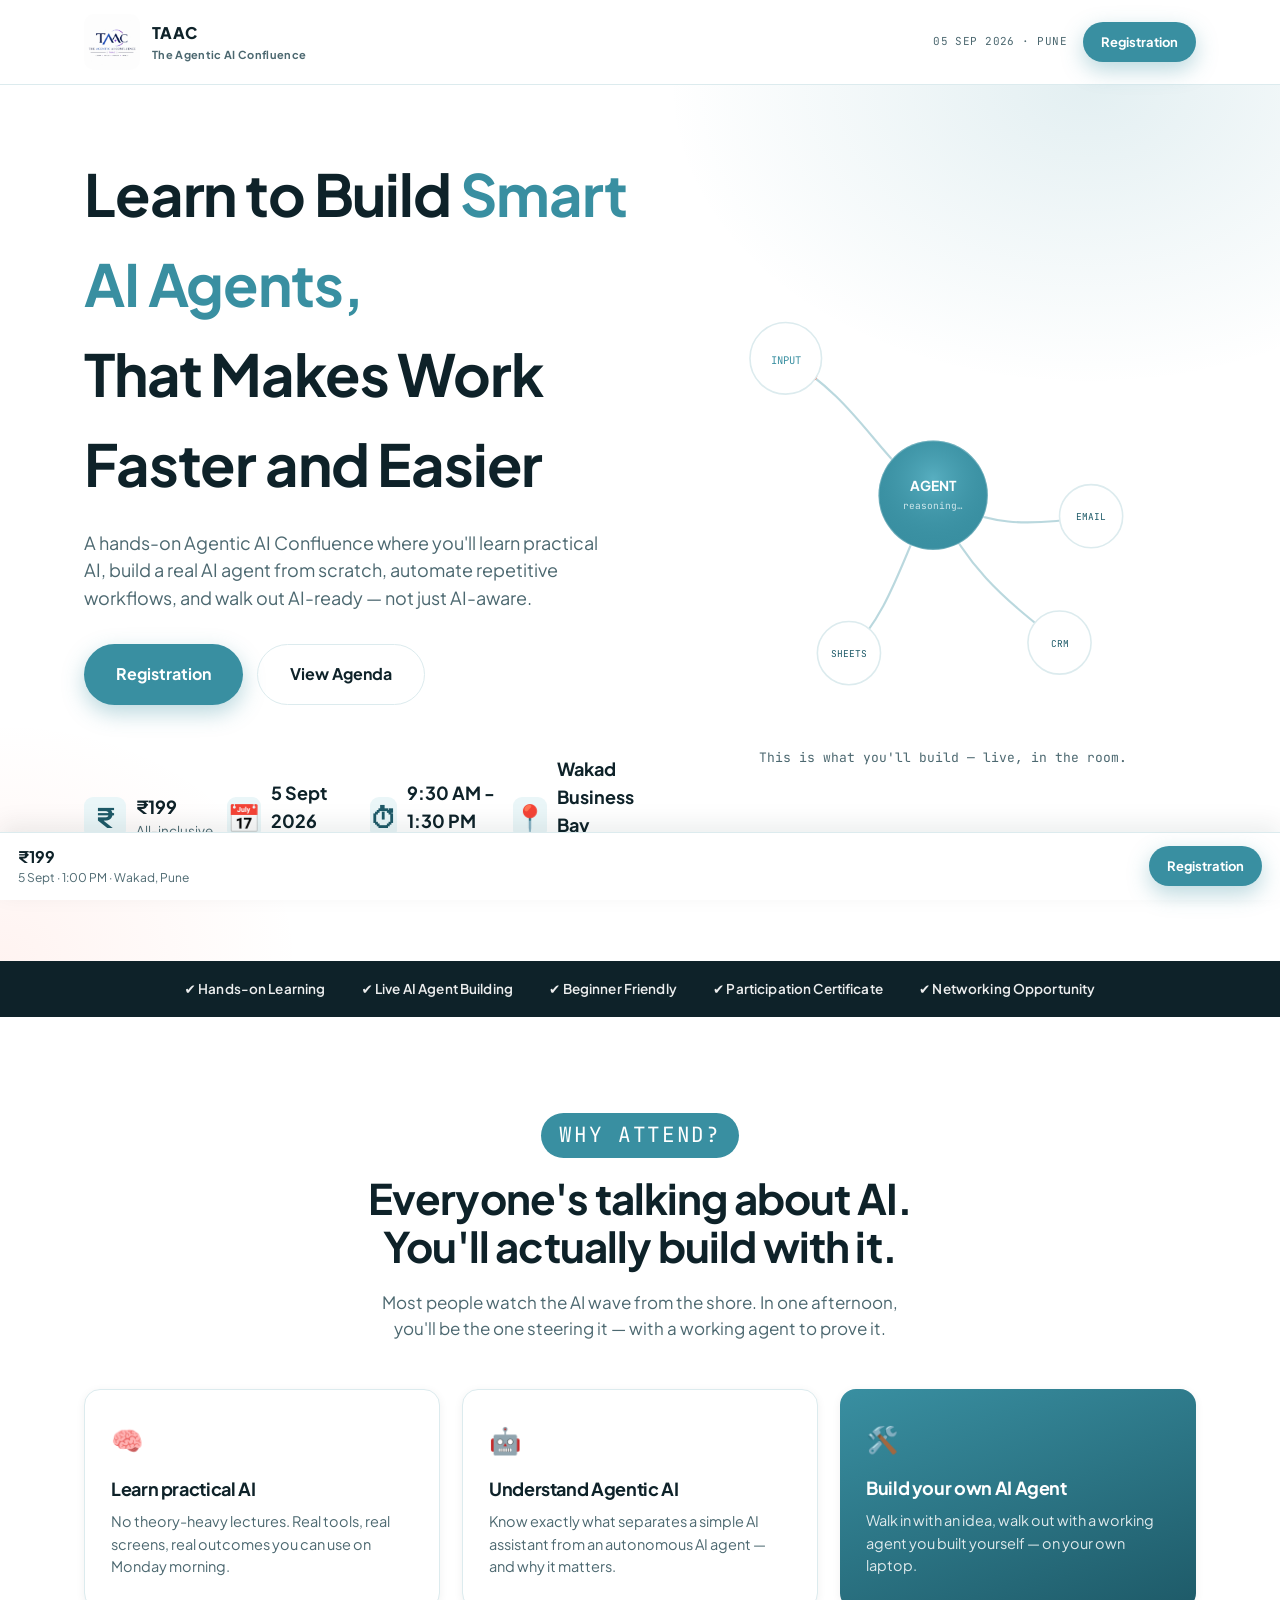
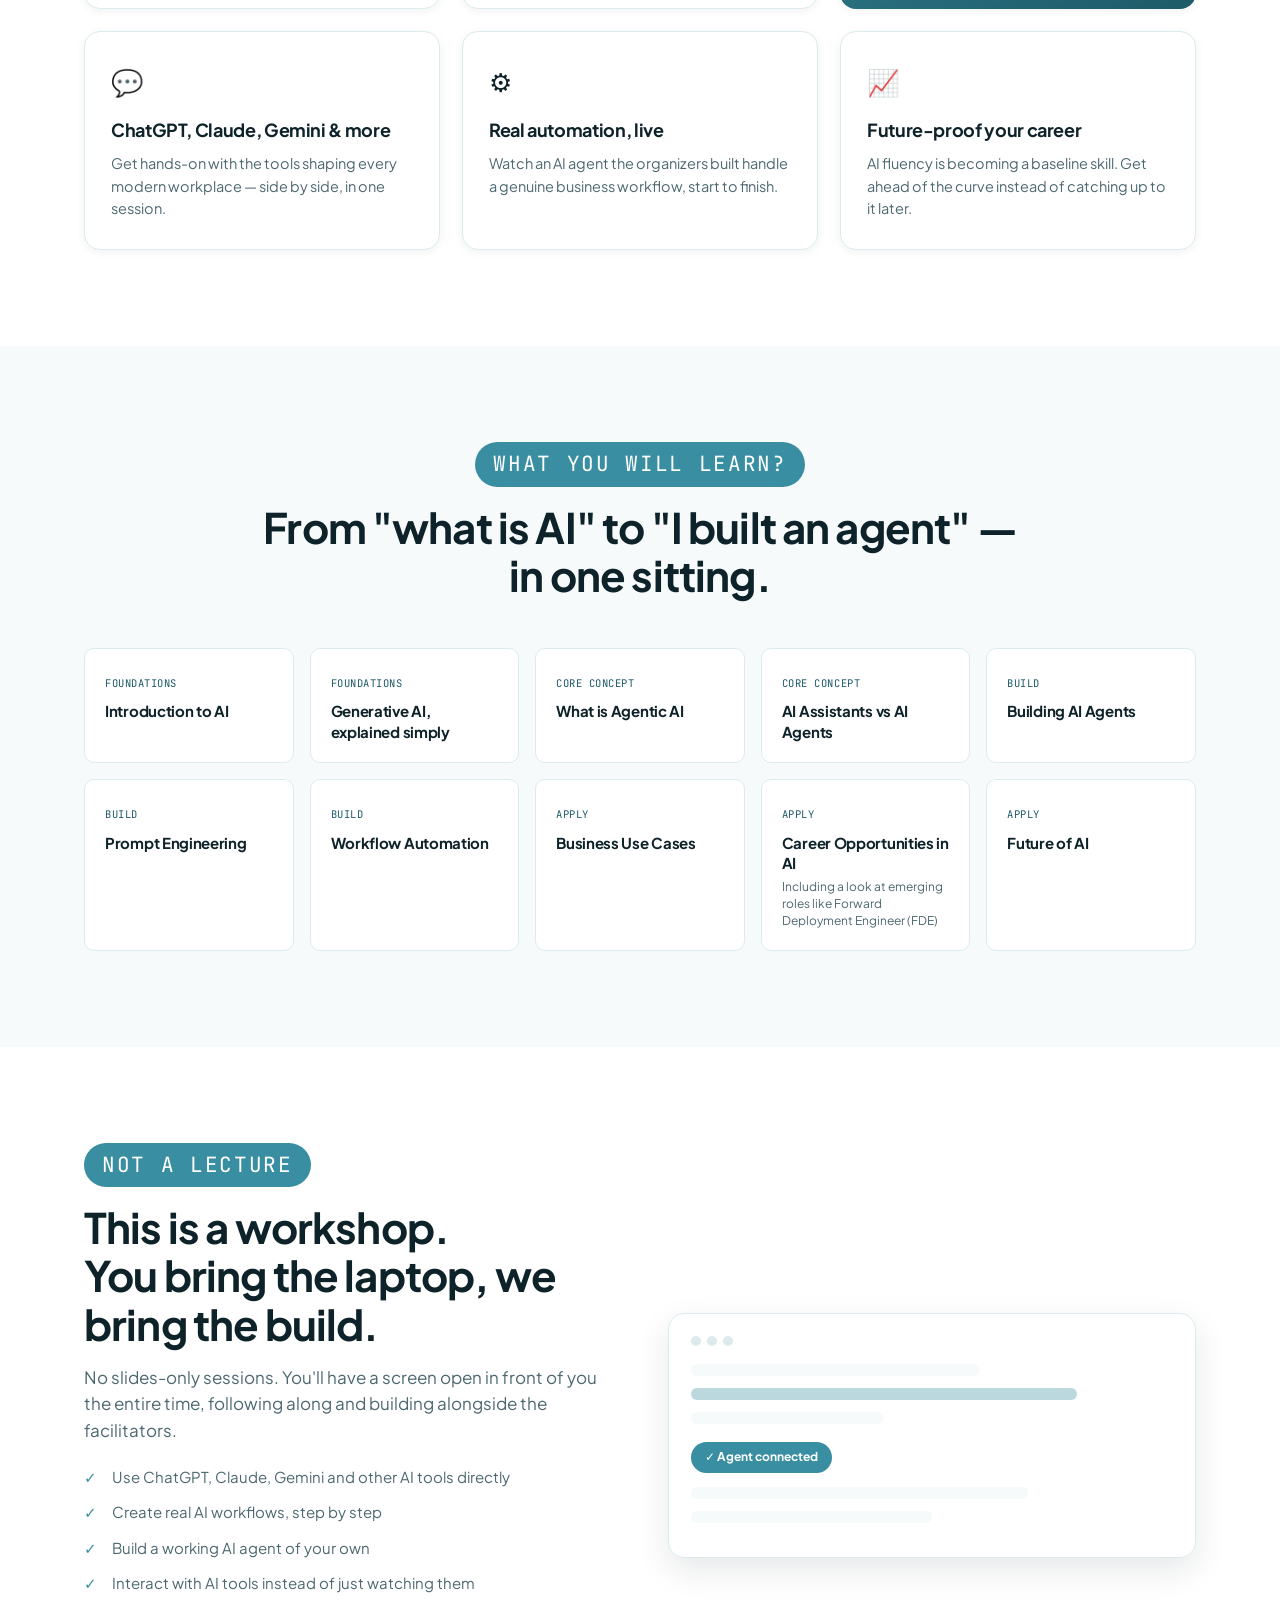
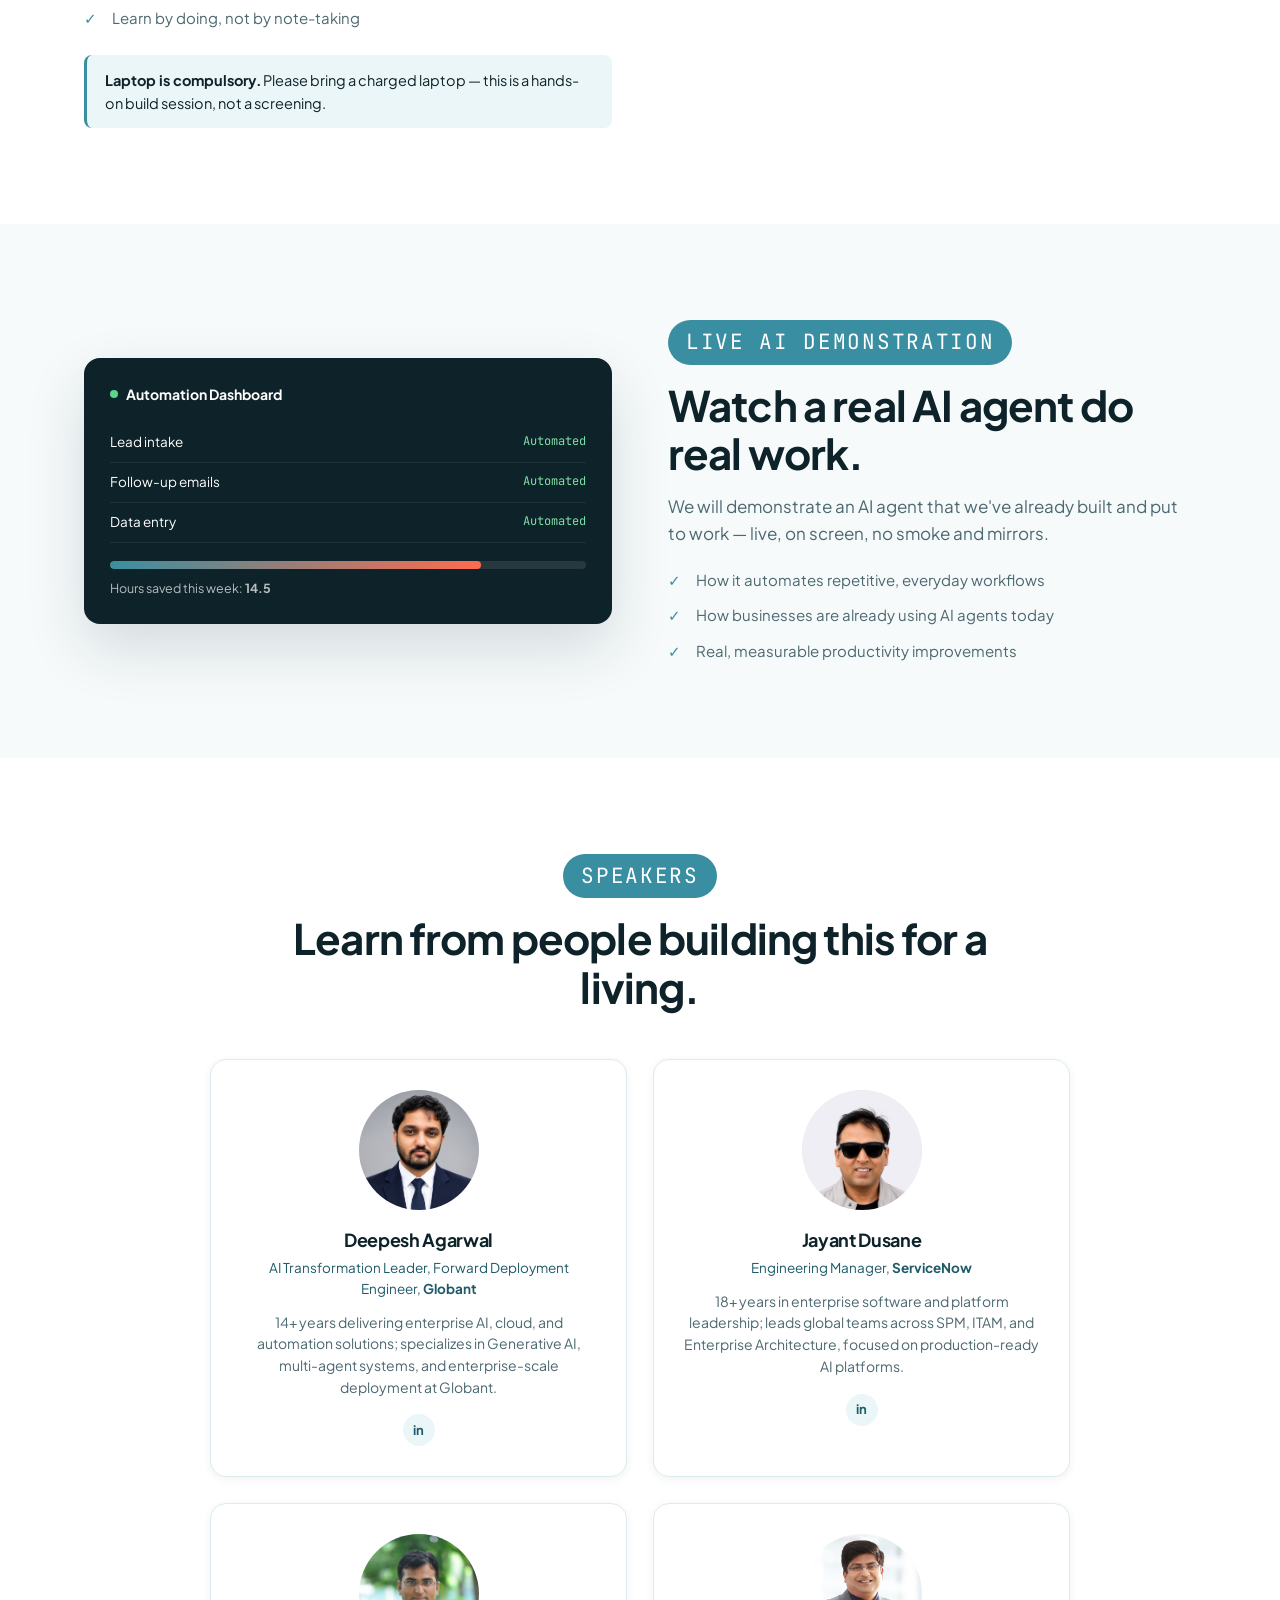
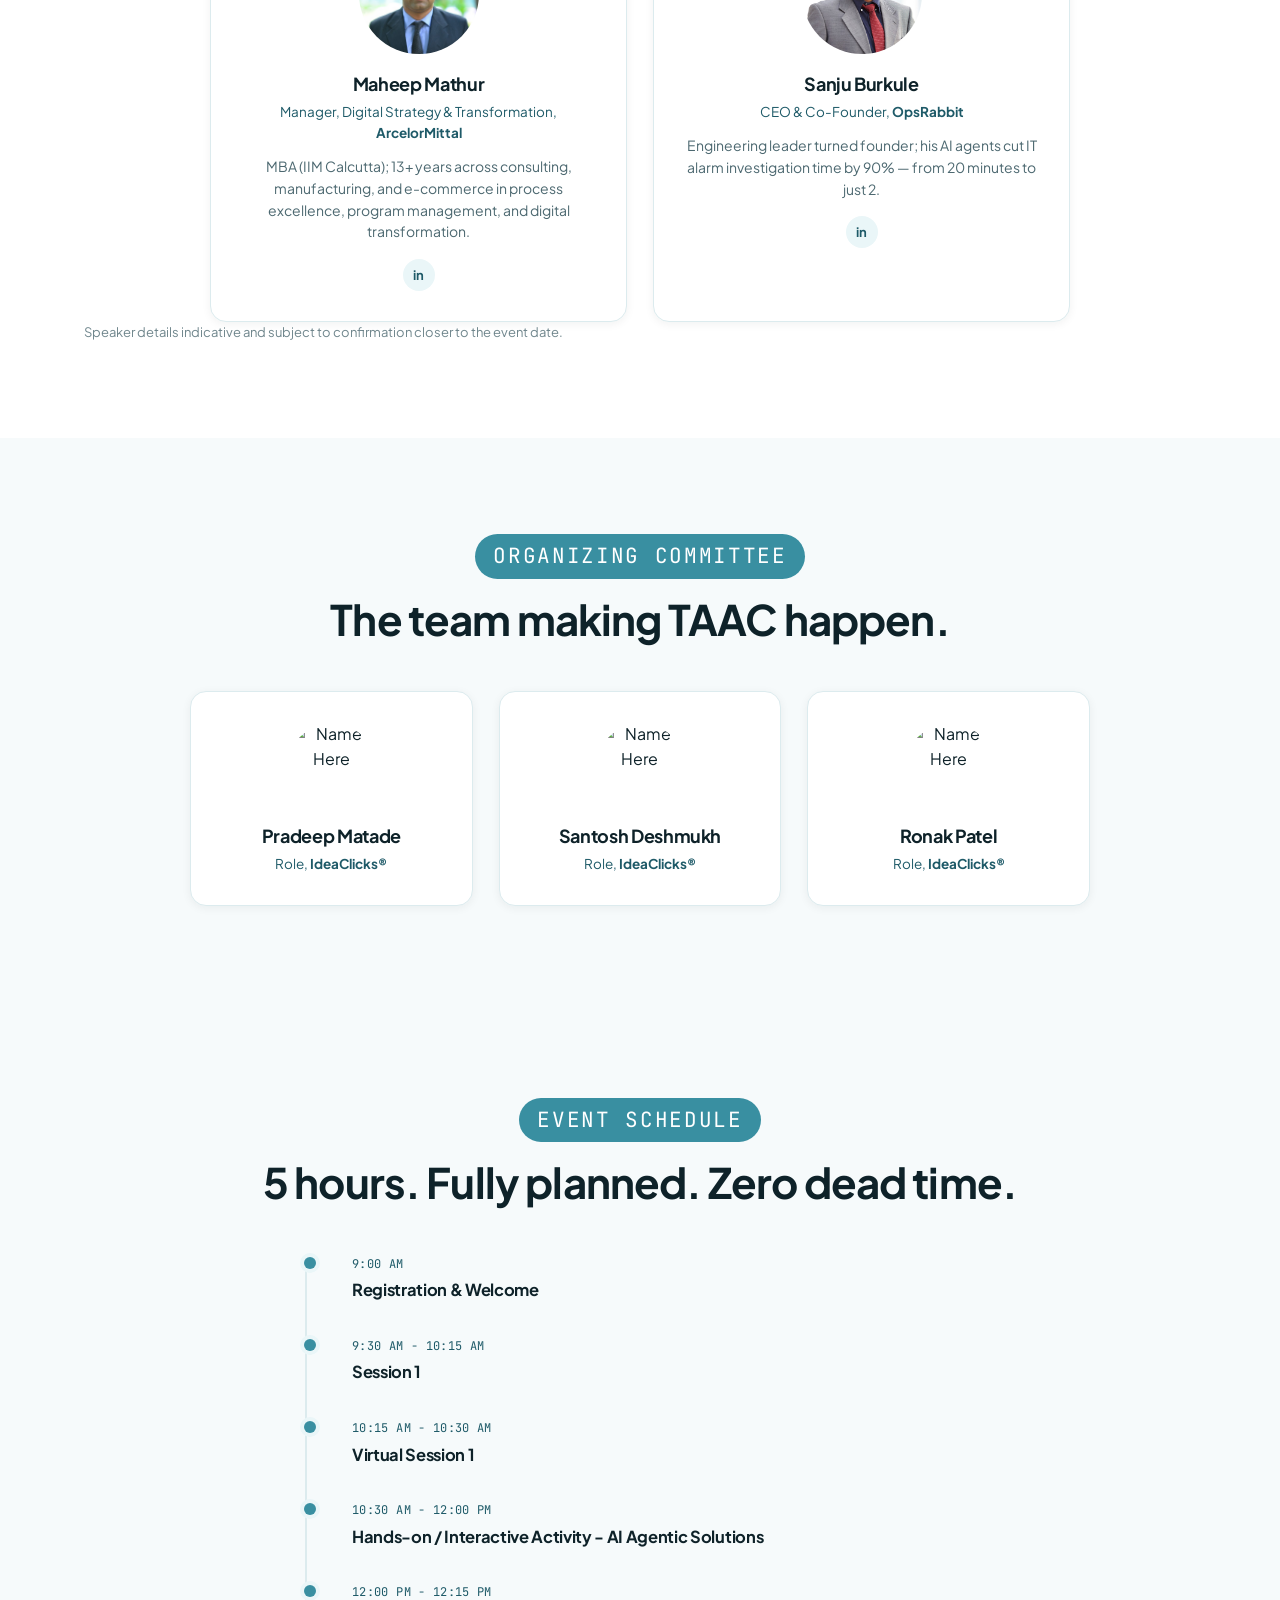
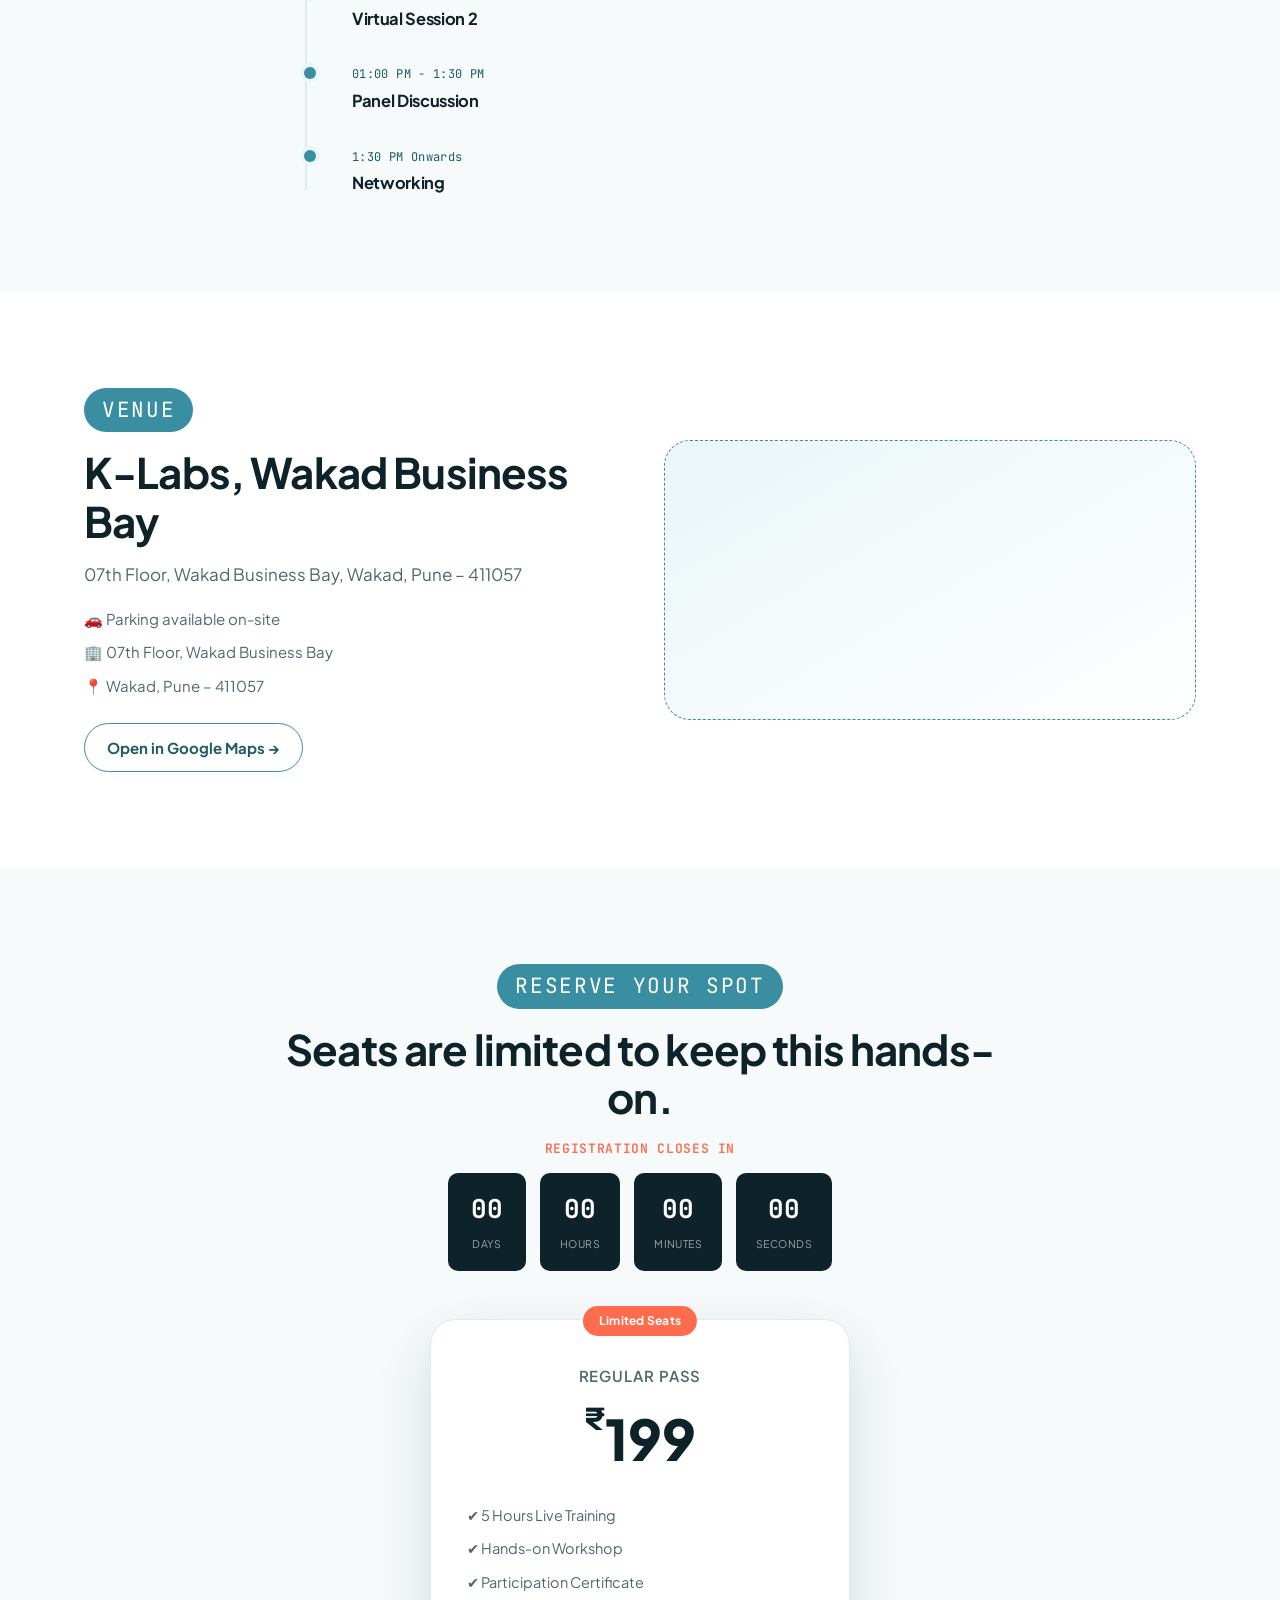
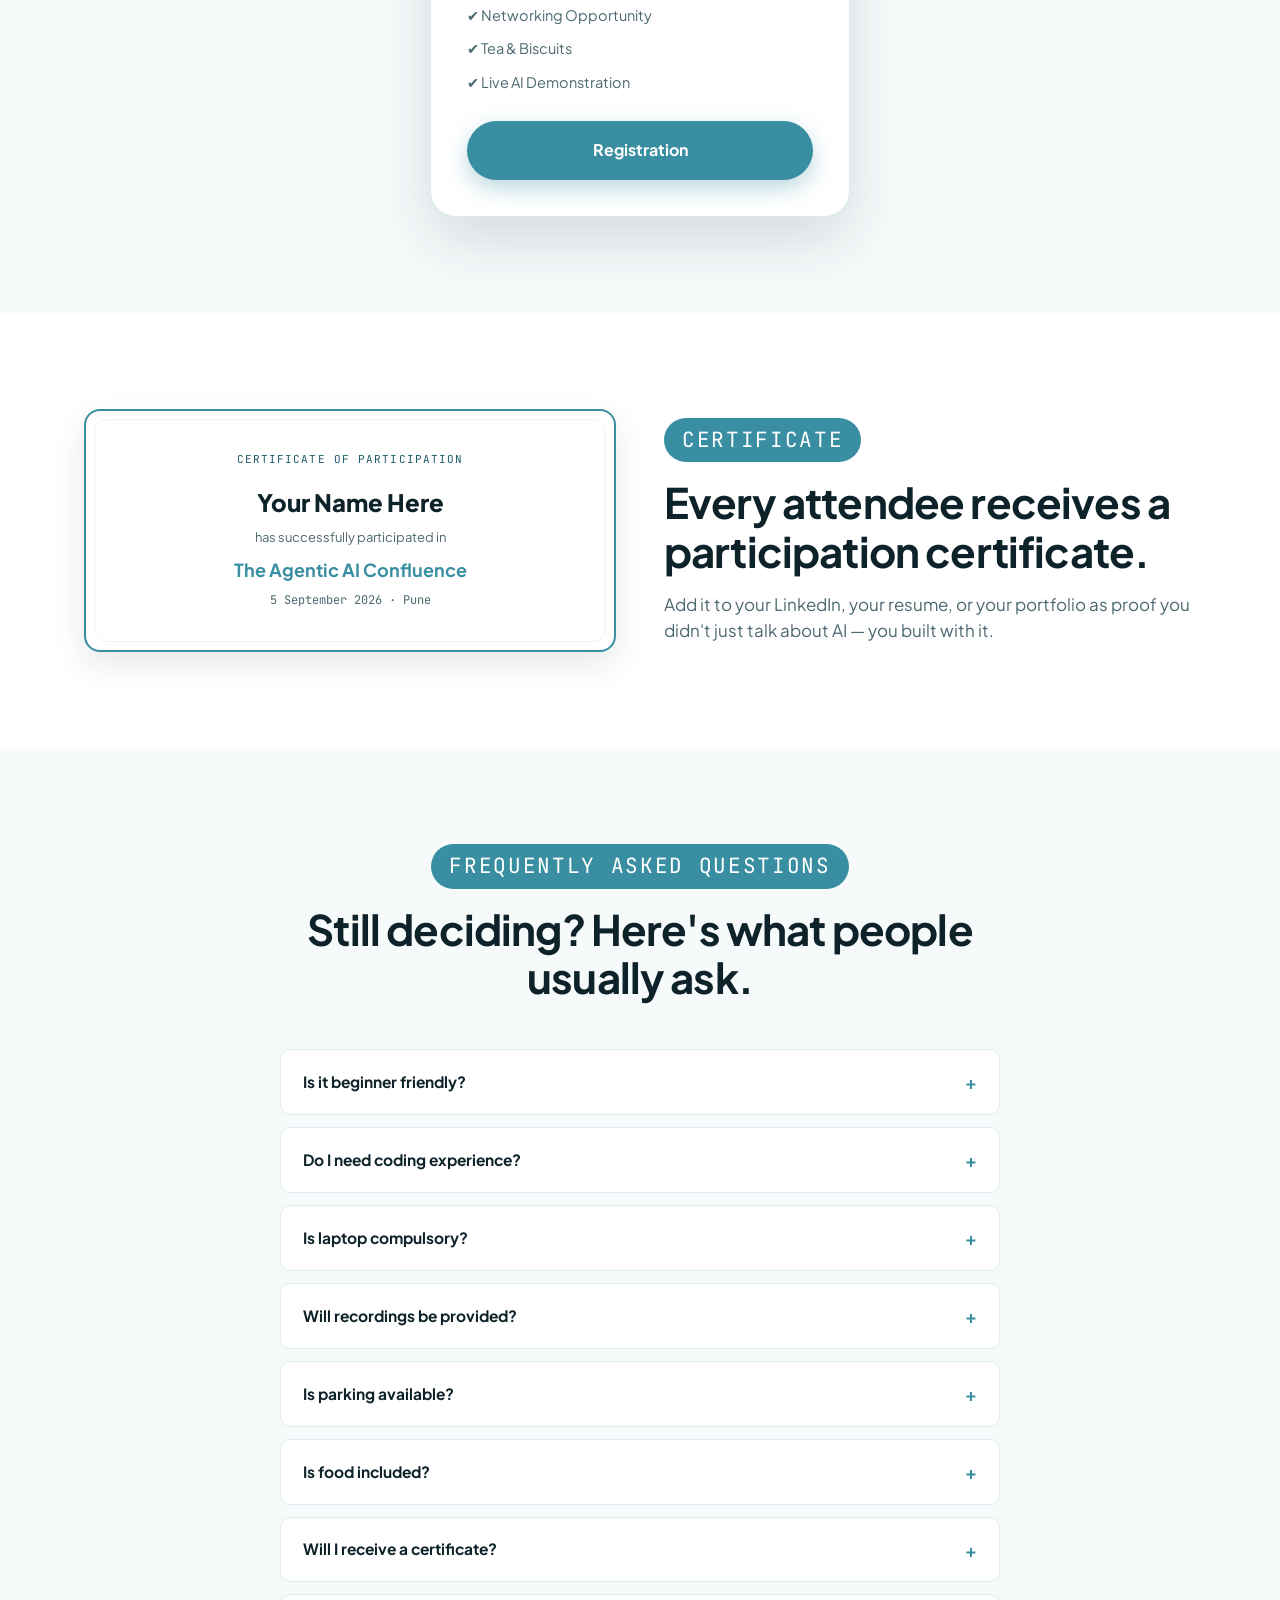
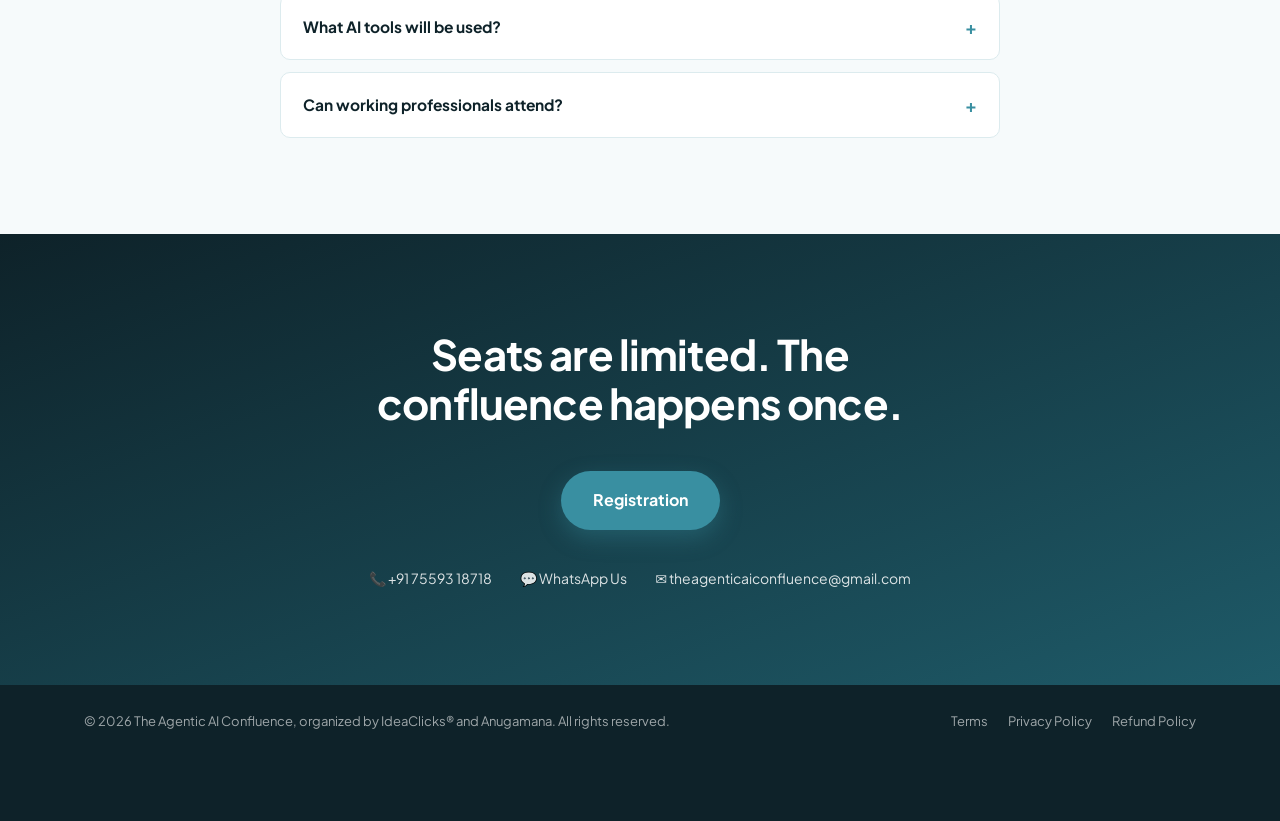
==== commit 2f191143: "Changed H1" ====
--- a/TAAC/05sept2026/index.html
+++ b/TAAC/05sept2026/index.html
@@ -49,7 +49,7 @@
     <div class="container hero-inner">
       <div class="hero-copy">
         <!-- <p class="eyebrow"><span class="dot-live"></span> Live, in-person · 5 September 2026</p> -->
-        <h1 class="hero-title">Build <span class="hl">Smart AI Agents,</span><br>That Makes Work<br>Faster and Easier</h1>
+        <h1 class="hero-title">Learn to Build <span class="hl">Smart AI Agents,</span><br>That Makes Work<br>Faster and Easier</h1>
         <p class="hero-sub">A hands-on Agentic AI Confluence where you'll learn practical AI, build a real AI agent from scratch, automate repetitive workflows, and walk out AI-ready — not just AI-aware.</p>
 
         <div class="hero-ctas">
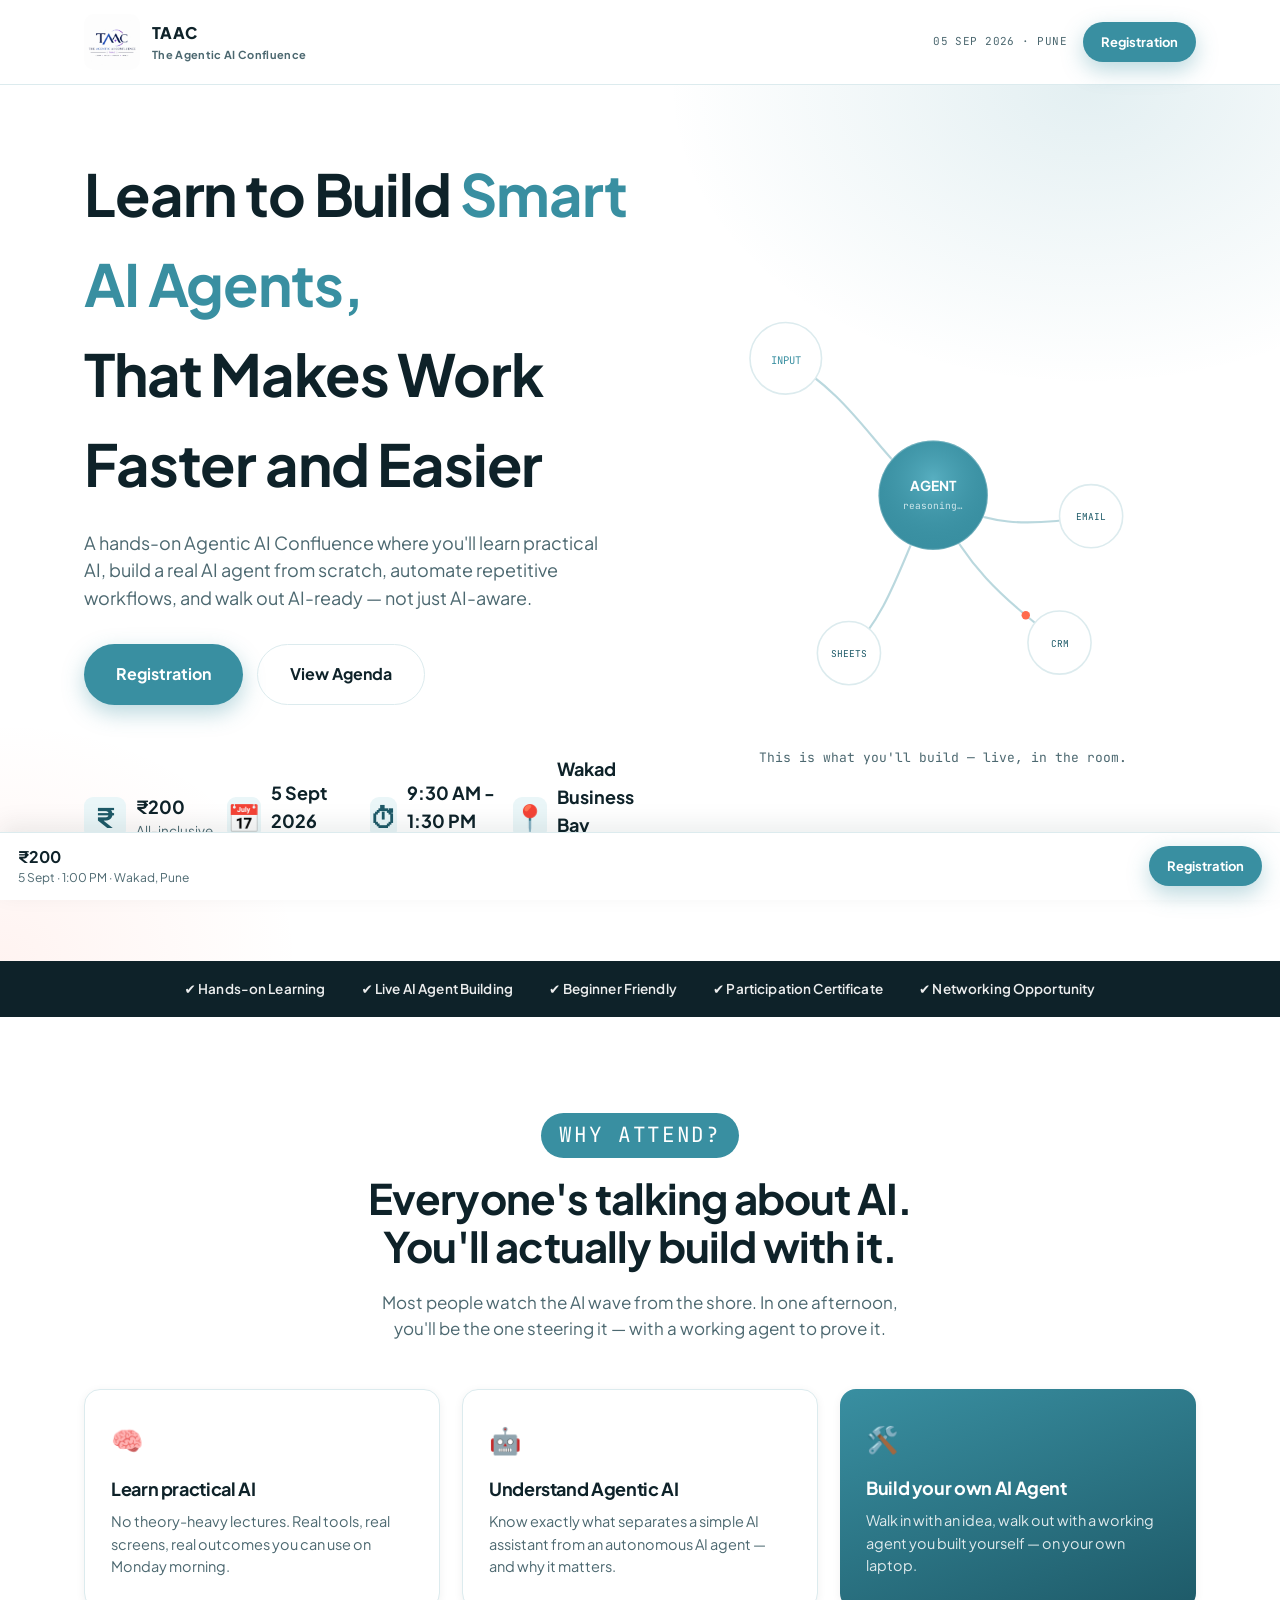
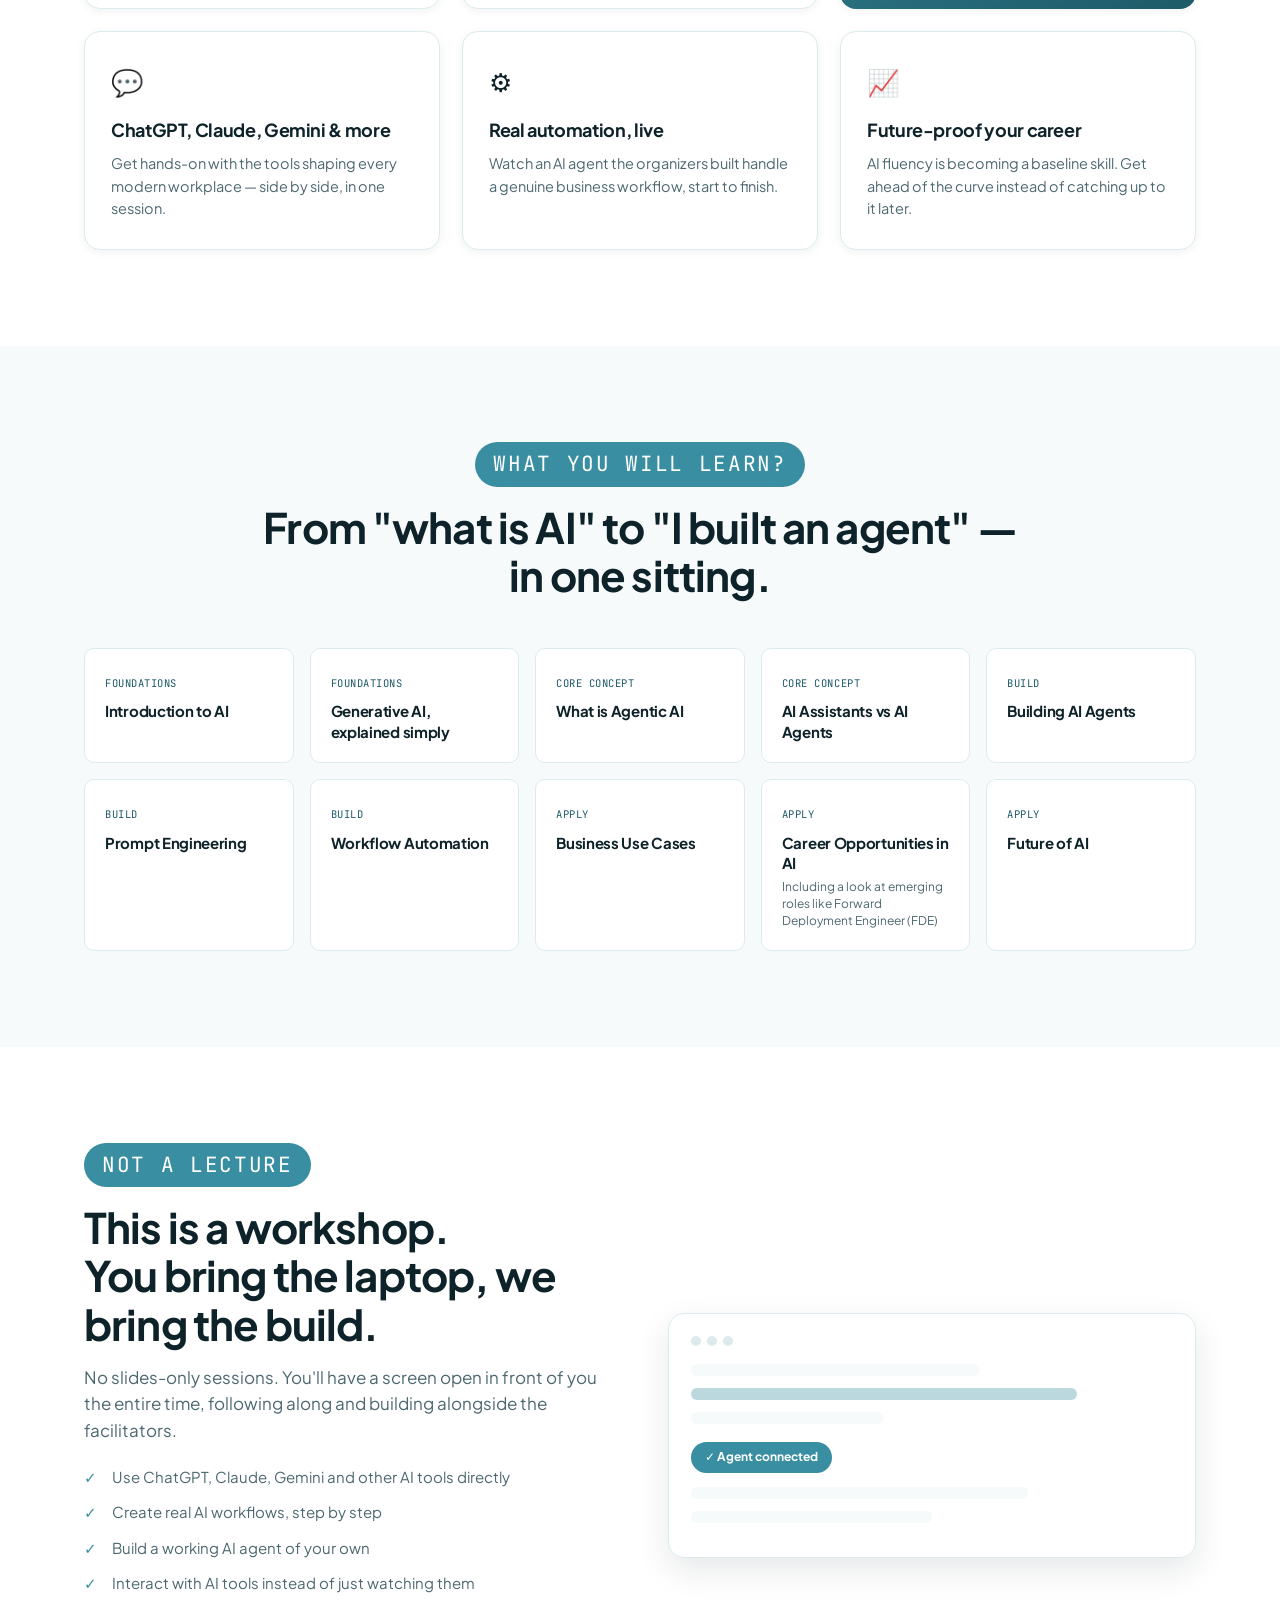
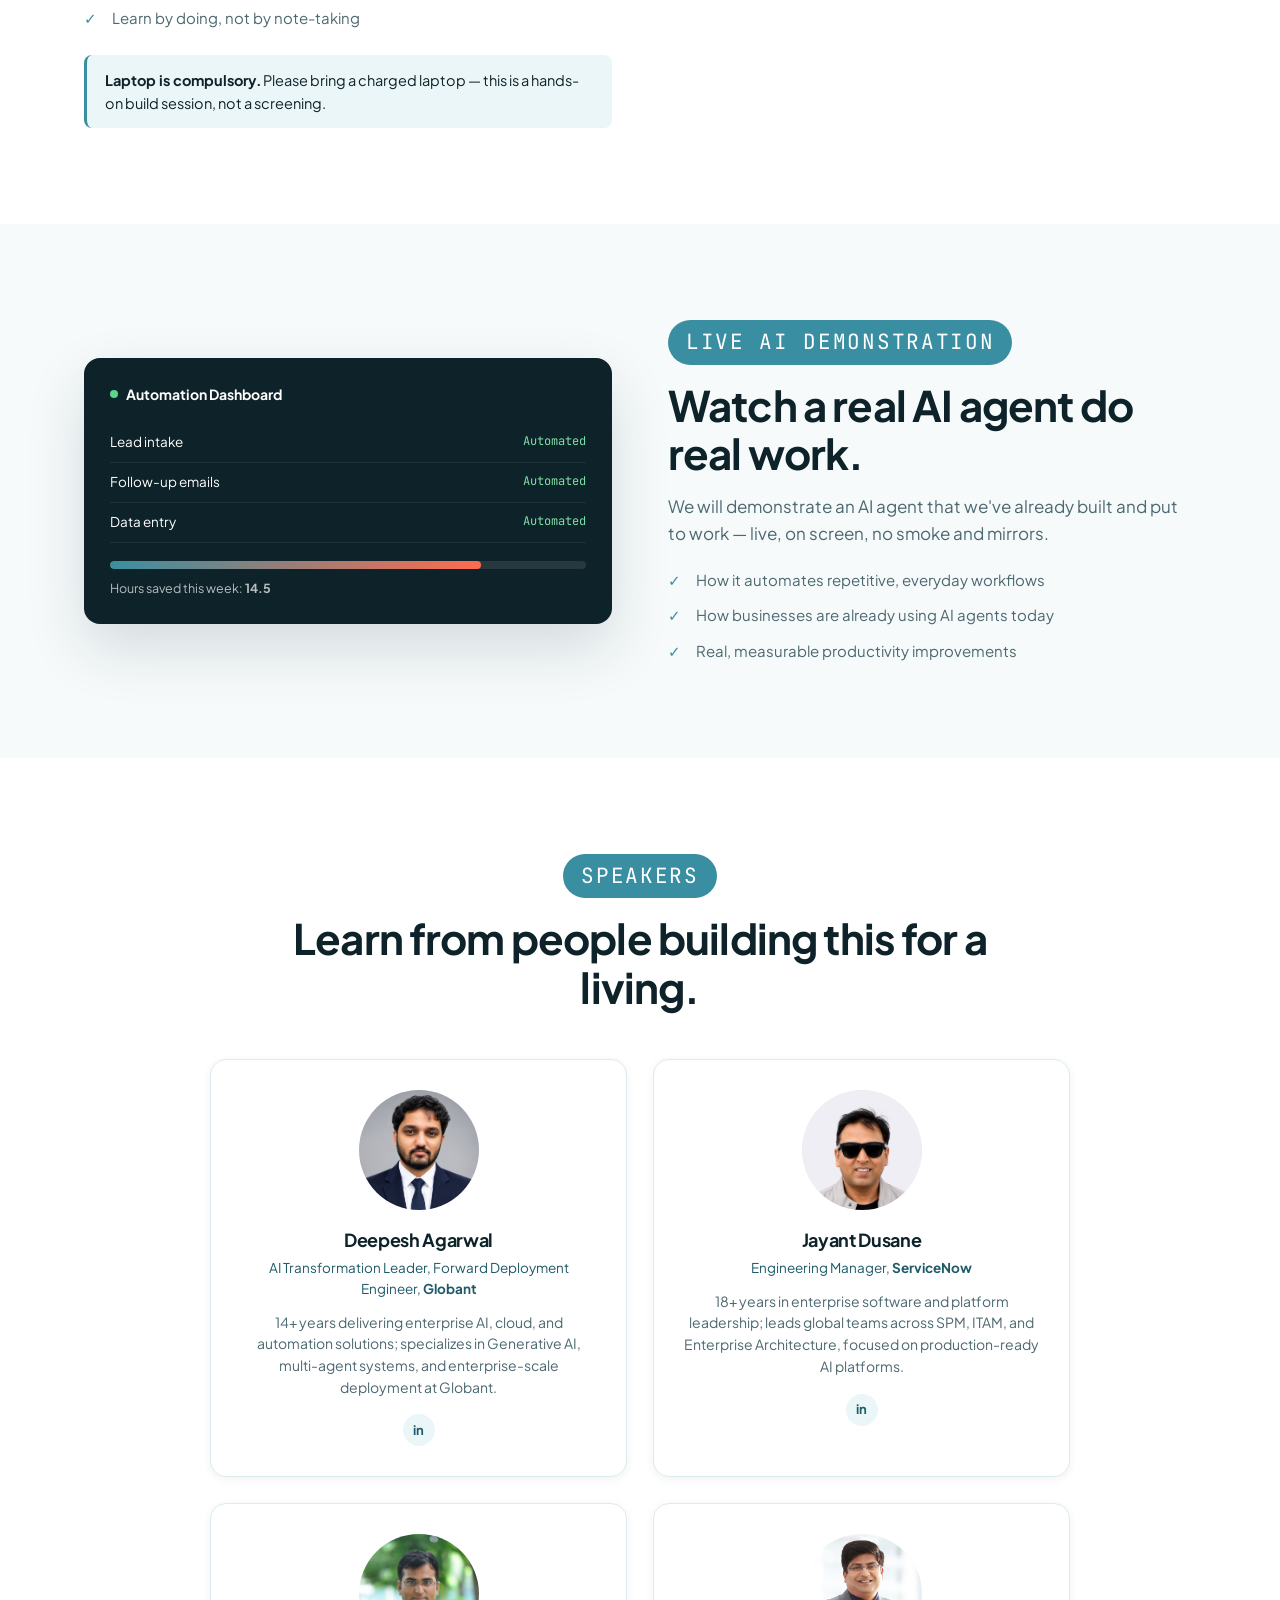
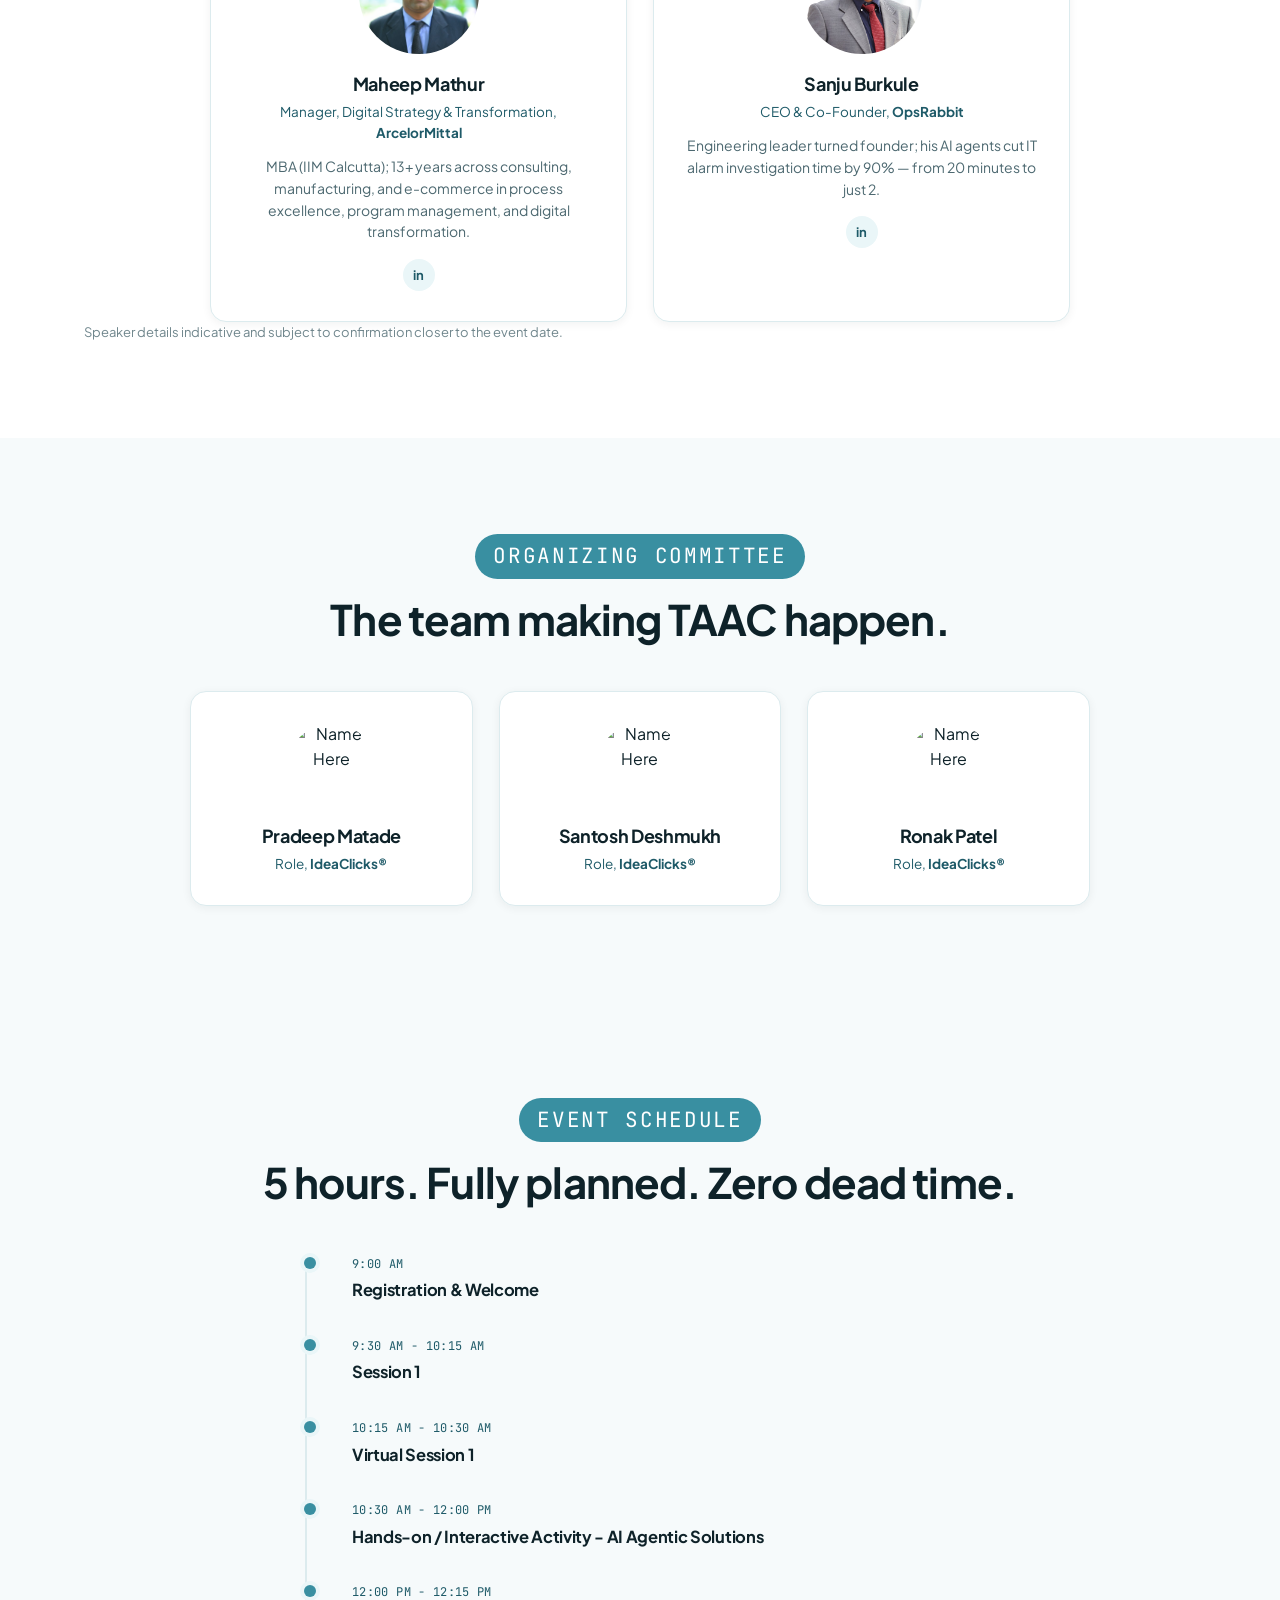
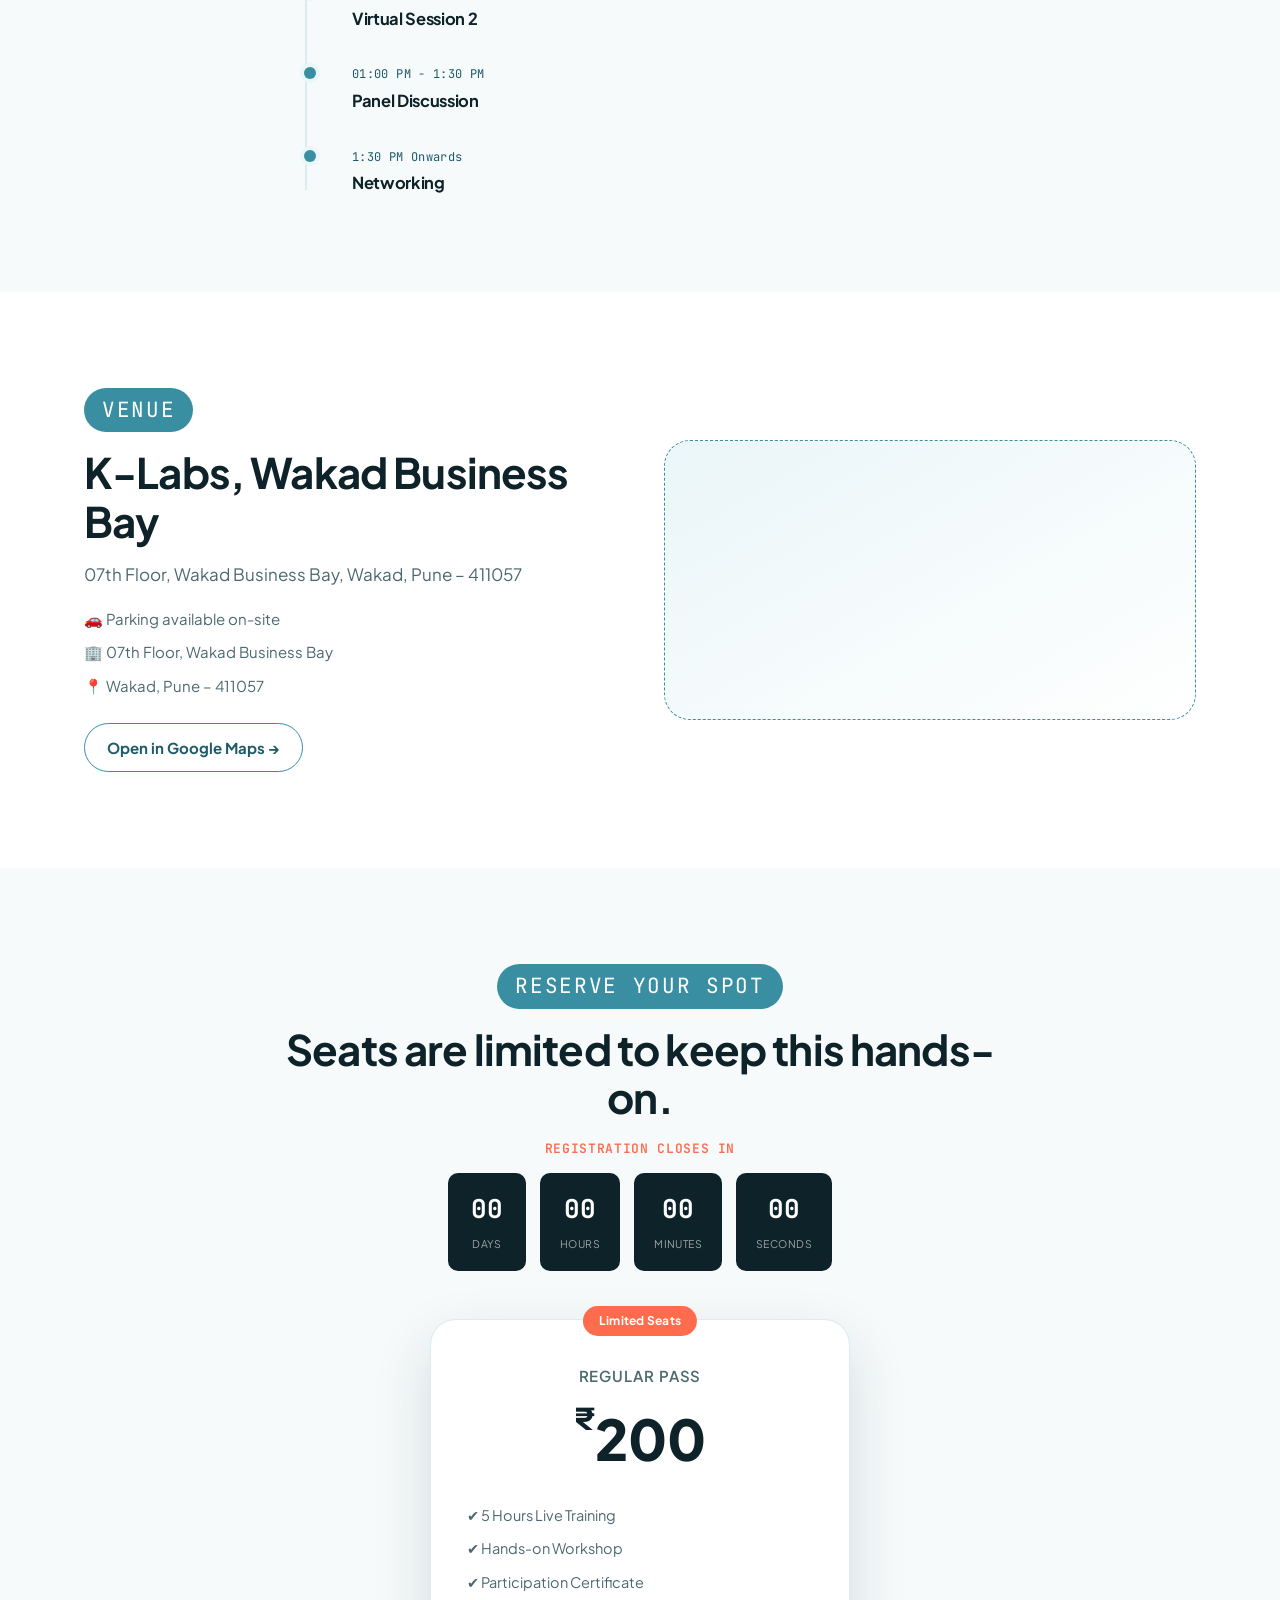
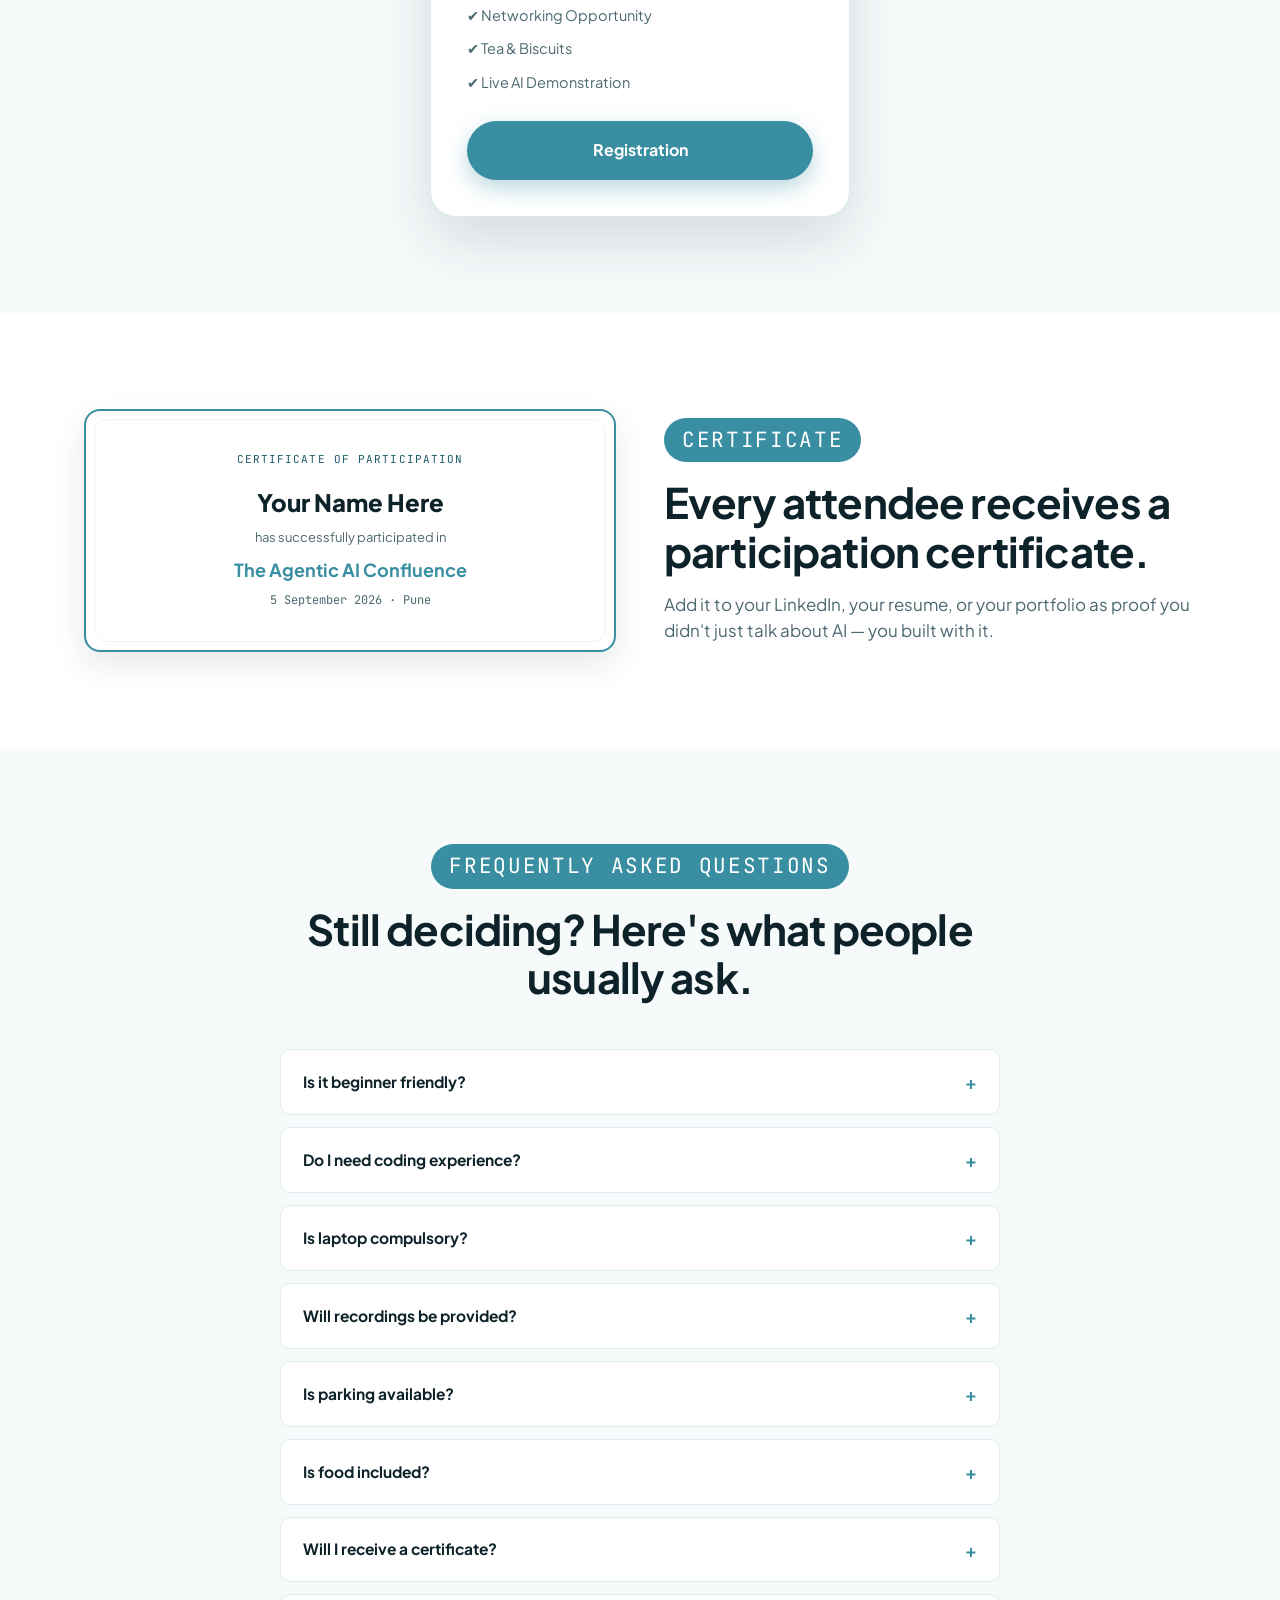
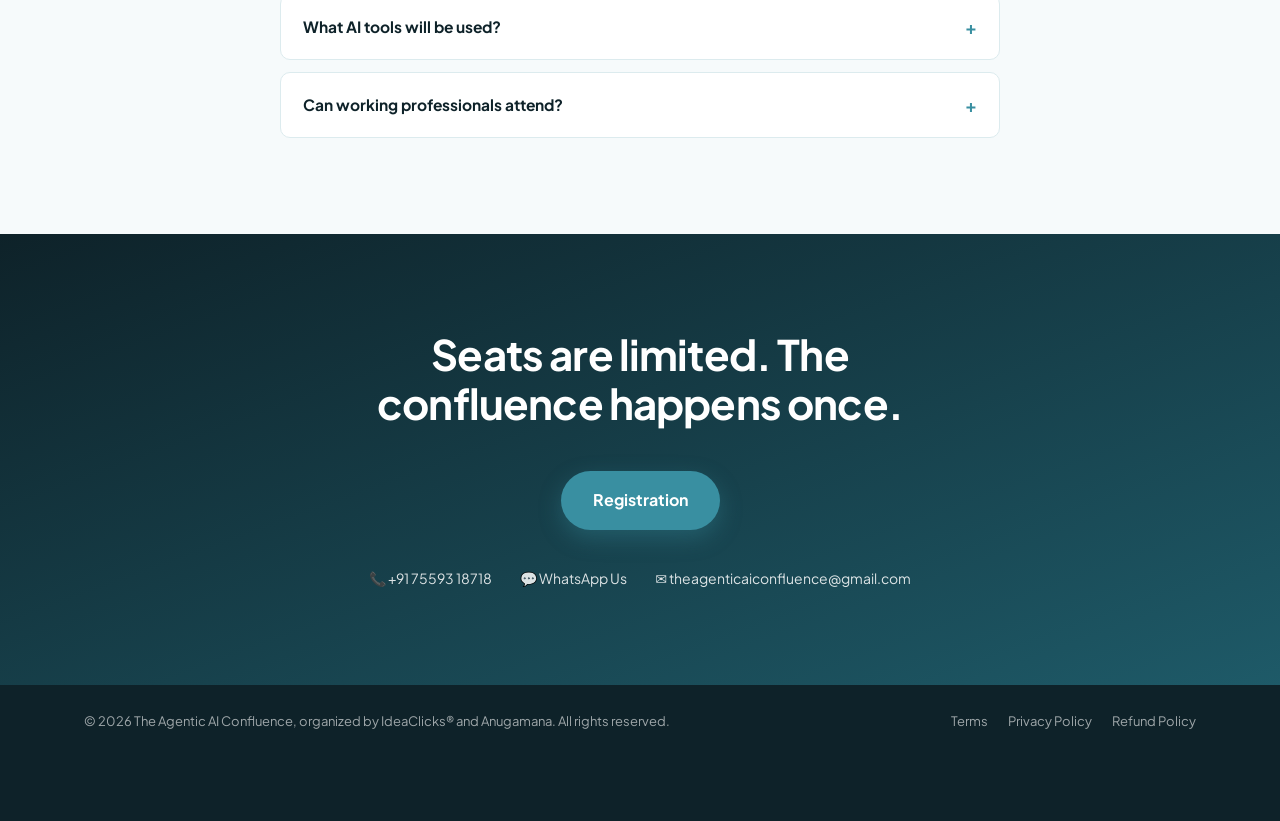
==== commit 2efd0494: "Add files via upload" ====
--- a/TAAC/05sept2026/index.html
+++ b/TAAC/05sept2026/index.html
@@ -4,11 +4,11 @@
 <meta charset="UTF-8">
 <meta name="viewport" content="width=device-width, initial-scale=1.0">
 <title>The Agentic AI Confluence (TAAC) — Build AI Agents That Work For You | 5 Sept 2026, Pune</title>
-<meta name="description" content="A 5-hour hands-on Agentic AI Confluence in Pune. Learn practical AI, build real AI agents, automate workflows, and future-proof your career. Only ₹199. Seats limited.">
+<meta name="description" content="A 5-hour hands-on Agentic AI Confluence in Pune. Learn practical AI, build real AI agents, automate workflows, and future-proof your career. Only ₹200. Seats limited.">
 
 <!-- Open Graph -->
 <meta property="og:title" content="The Agentic AI Confluence (TAAC) — Build AI Agents That Work For You">
-<meta property="og:description" content="Hands-on Agentic AI event in Pune, 5 September 2026. Build your own AI agent in 5 hours. ₹199 only.">
+<meta property="og:description" content="Hands-on Agentic AI event in Pune, 5 September 2026. Build your own AI agent in 5 hours. ₹200 only.">
 <meta property="og:type" content="website">
 <meta property="og:locale" content="en_IN">
 
@@ -58,7 +58,7 @@
         </div>
 
         <div class="hero-facts">
-          <div class="fact"><span class="fact-icon">₹</span><div><strong>₹199</strong><small>All-inclusive</small></div></div>
+          <div class="fact"><span class="fact-icon">₹</span><div><strong>₹200</strong><small>All-inclusive</small></div></div>
           <div class="fact"><span class="fact-icon">📅</span><div><strong>5 Sept 2026</strong><small>Saturday</small></div></div>
           <div class="fact"><span class="fact-icon">⏱</span><div><strong>9:30 AM - 1:30 PM</strong><small>4 hours</small></div></div>
           <div class="fact"><span class="fact-icon">📍</span><div><strong>Wakad Business Bay</strong><small>K-Labs, 7th Floor</small></div></div>
@@ -441,7 +441,7 @@
       <div class="ticket-card">
         <div class="ticket-badge">Limited Seats</div>
         <h3>Regular Pass</h3>
-        <div class="ticket-price"><span class="currency">₹</span>199</div>
+        <div class="ticket-price"><span class="currency">₹</span>200</div>
         <ul class="ticket-includes">
           <li>✔ 5 Hours Live Training</li>
           <li>✔ Hands-on Workshop</li>
@@ -583,7 +583,7 @@
 <!-- ============ STICKY CTA (mobile) ============ -->
 <div class="sticky-cta" id="stickyCta">
   <div class="sticky-cta-info">
-    <strong>₹199</strong>
+    <strong>₹200</strong>
     <span>5 Sept · 1:00 PM · Wakad, Pune</span>
   </div>
   <a href="registration.html" class="btn btn-primary btn-sm">Registration<br></a>
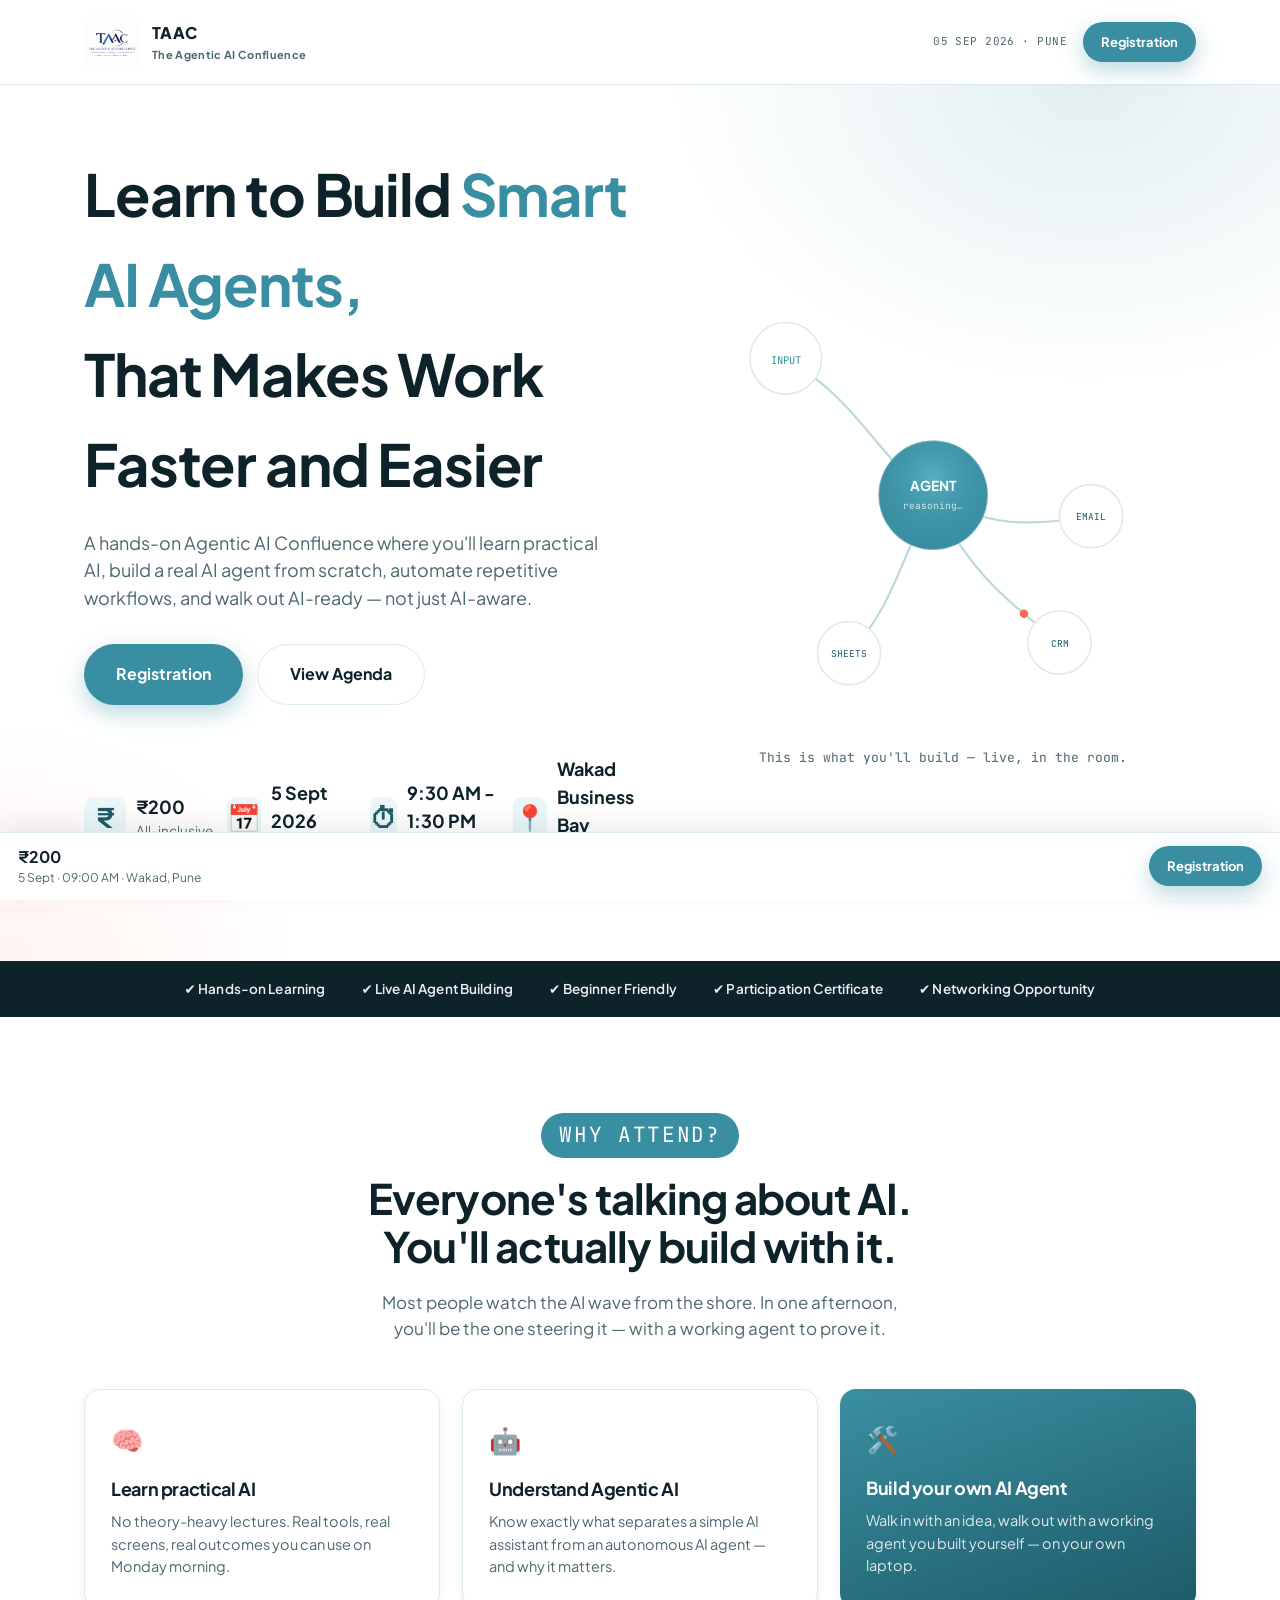
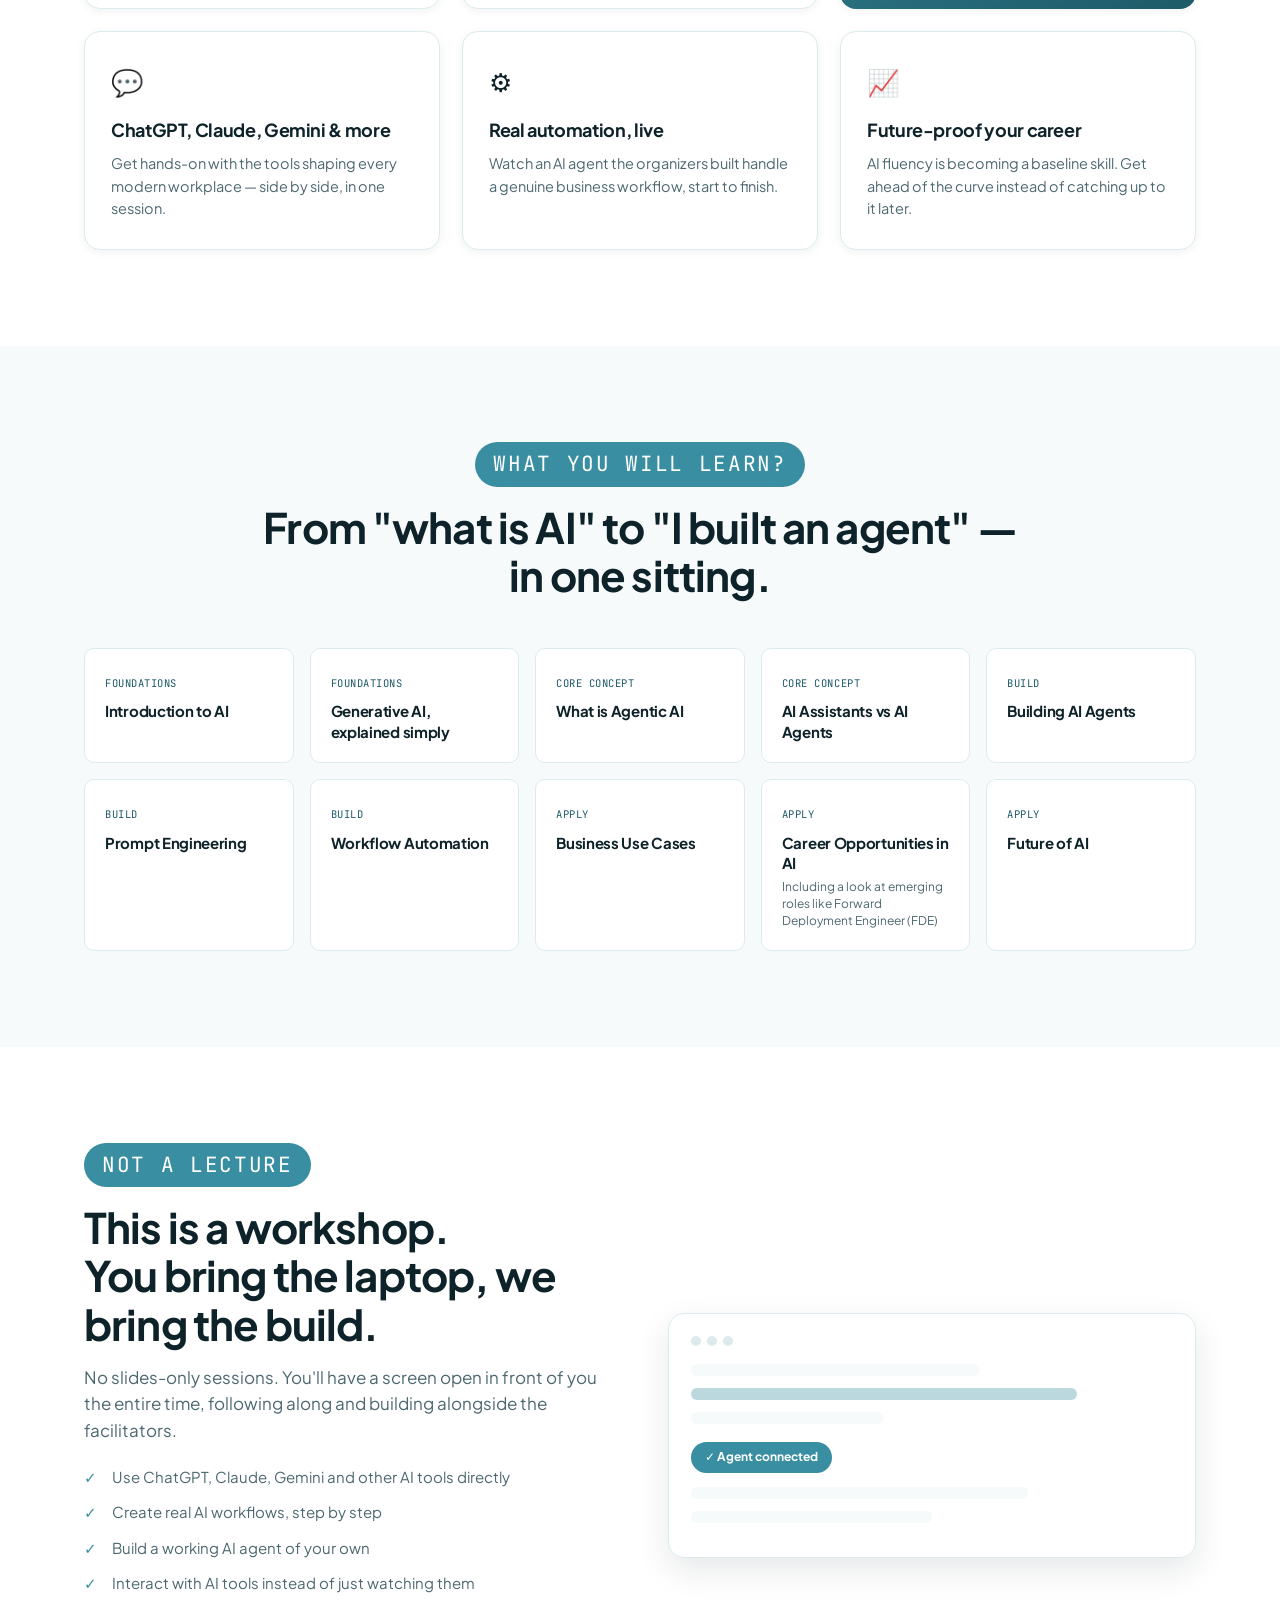
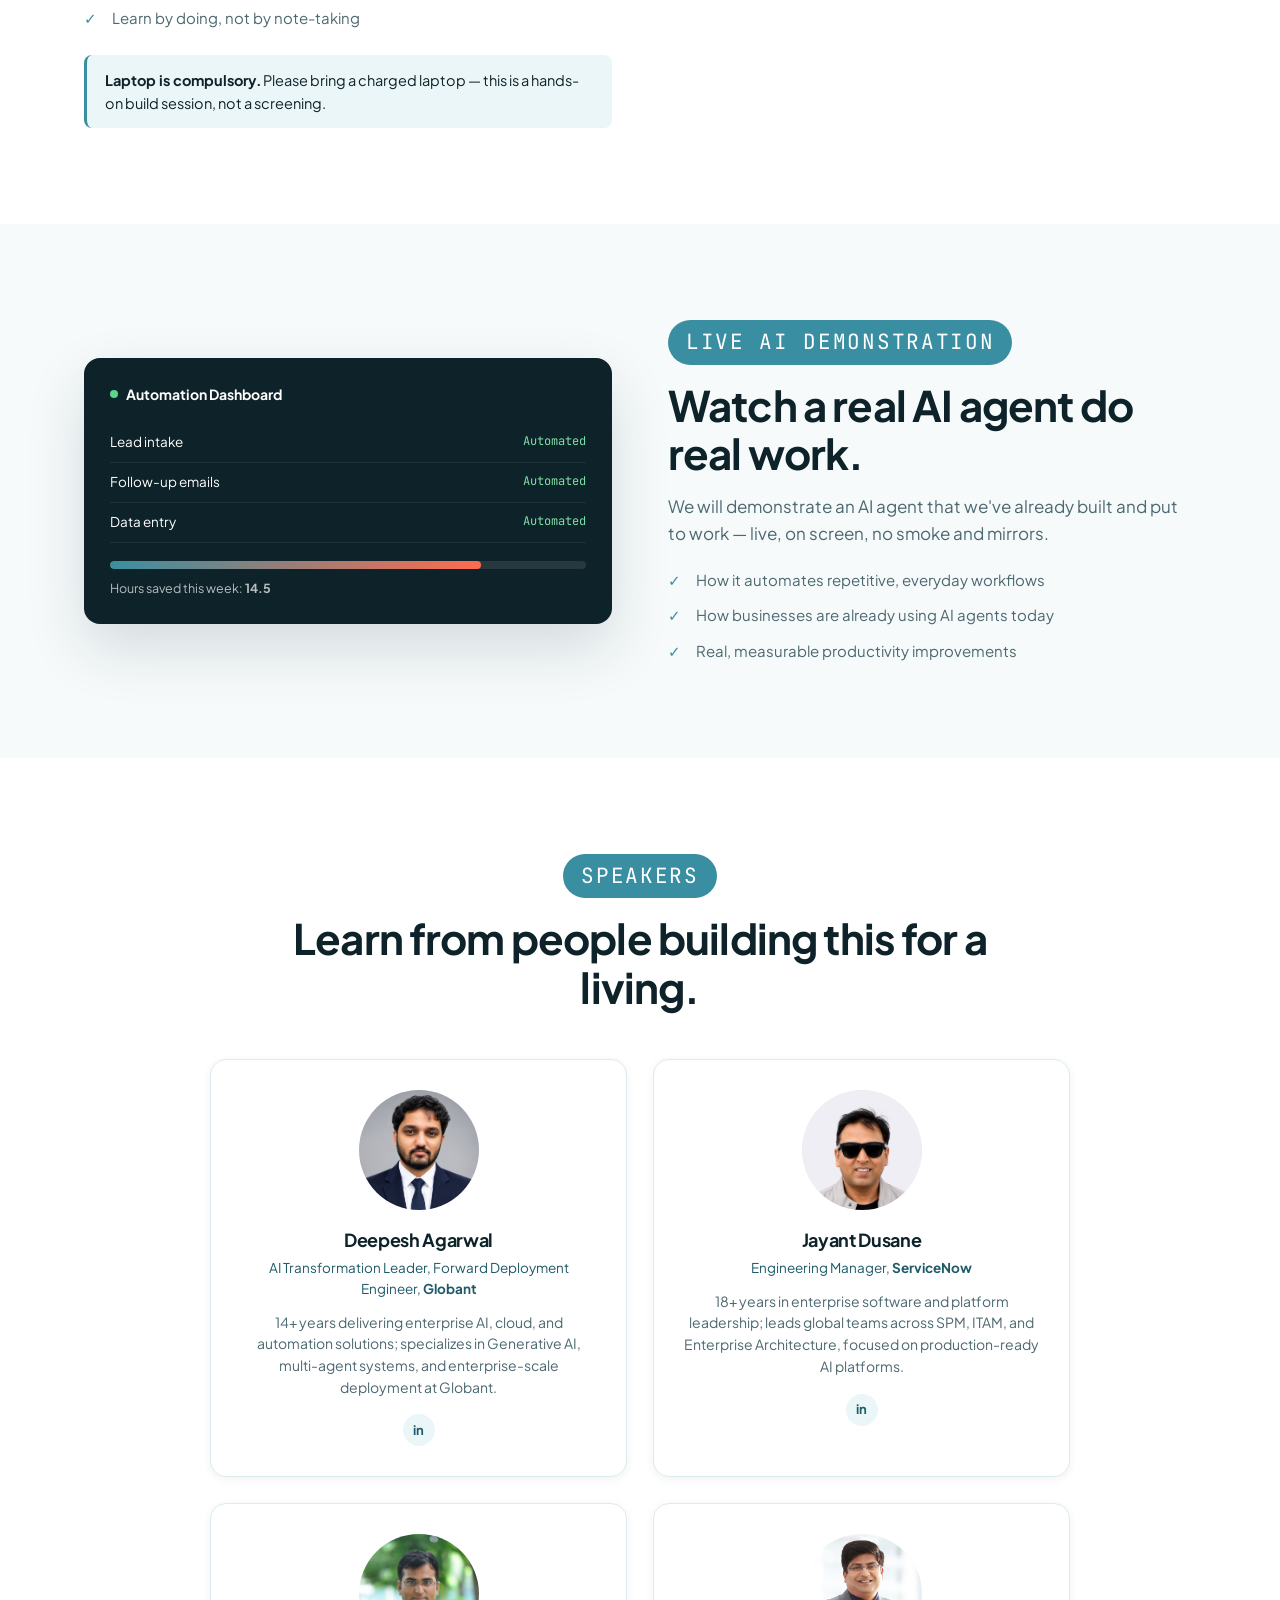
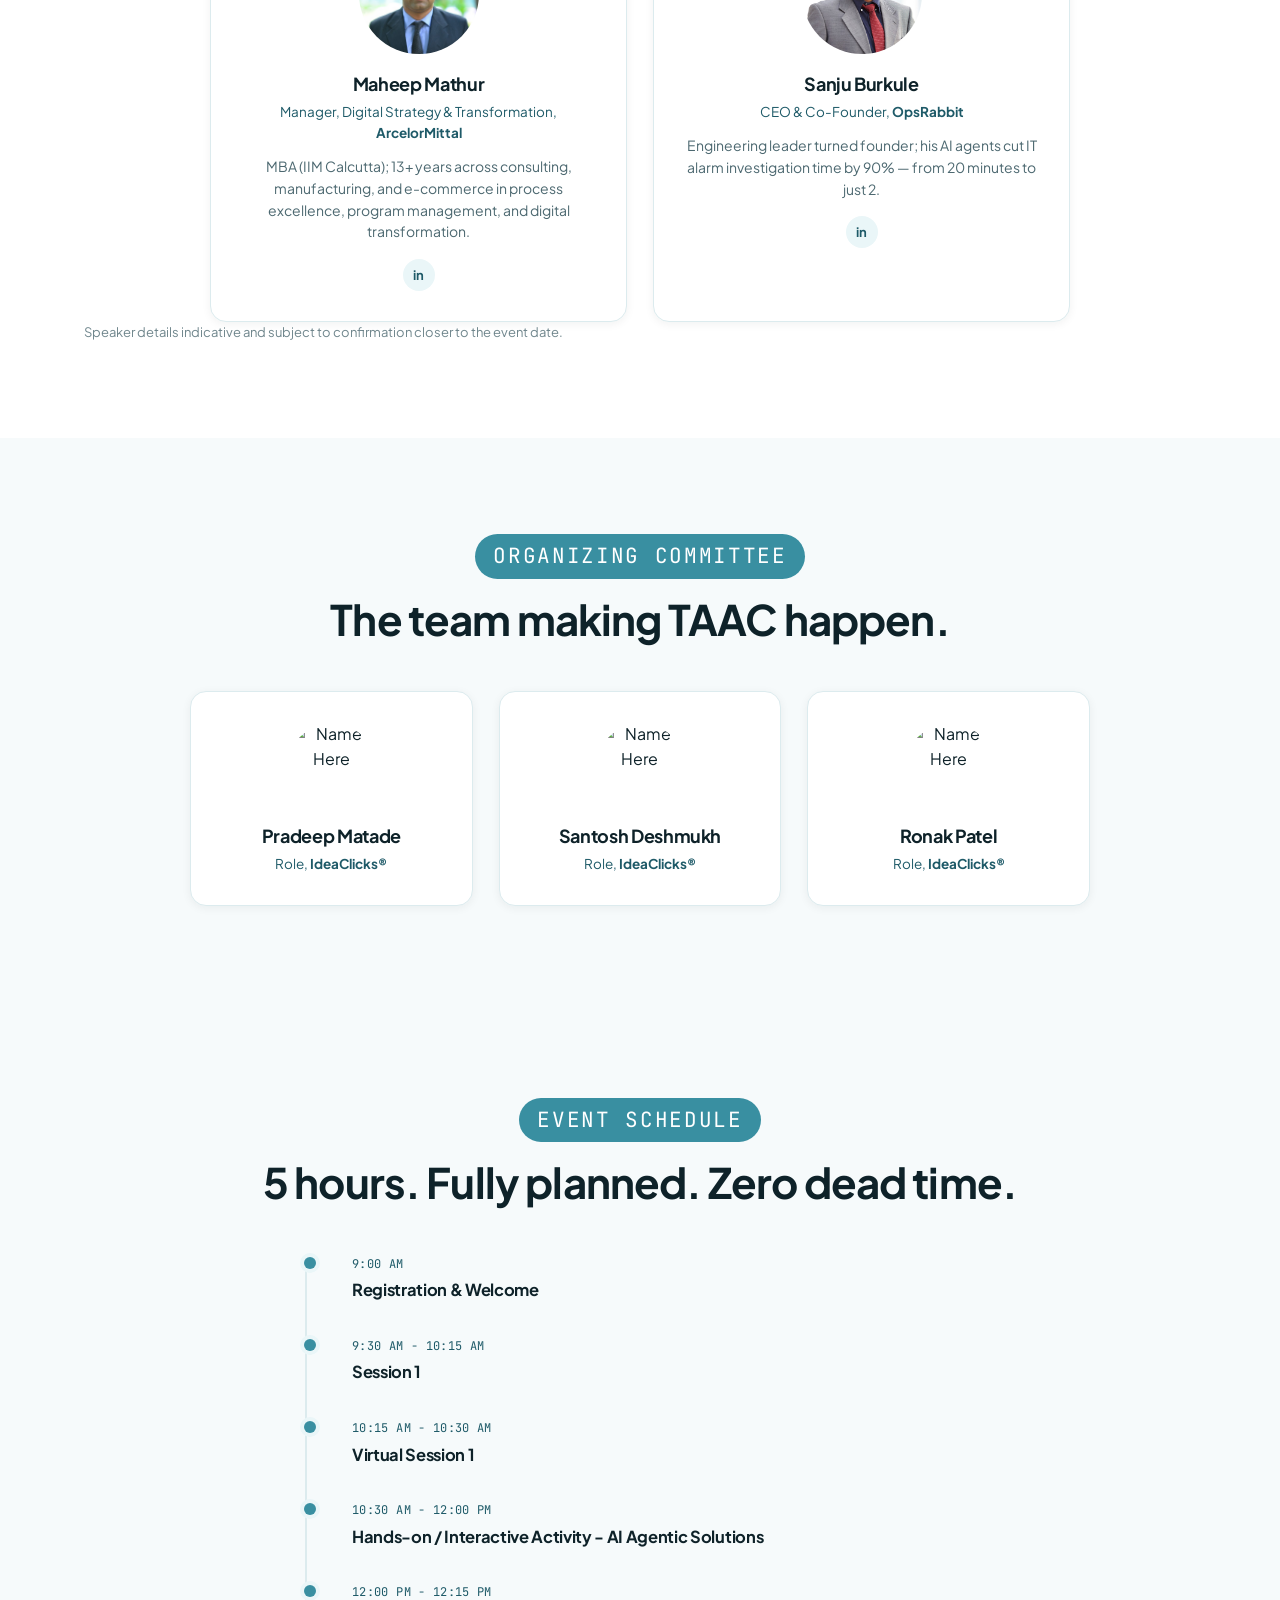
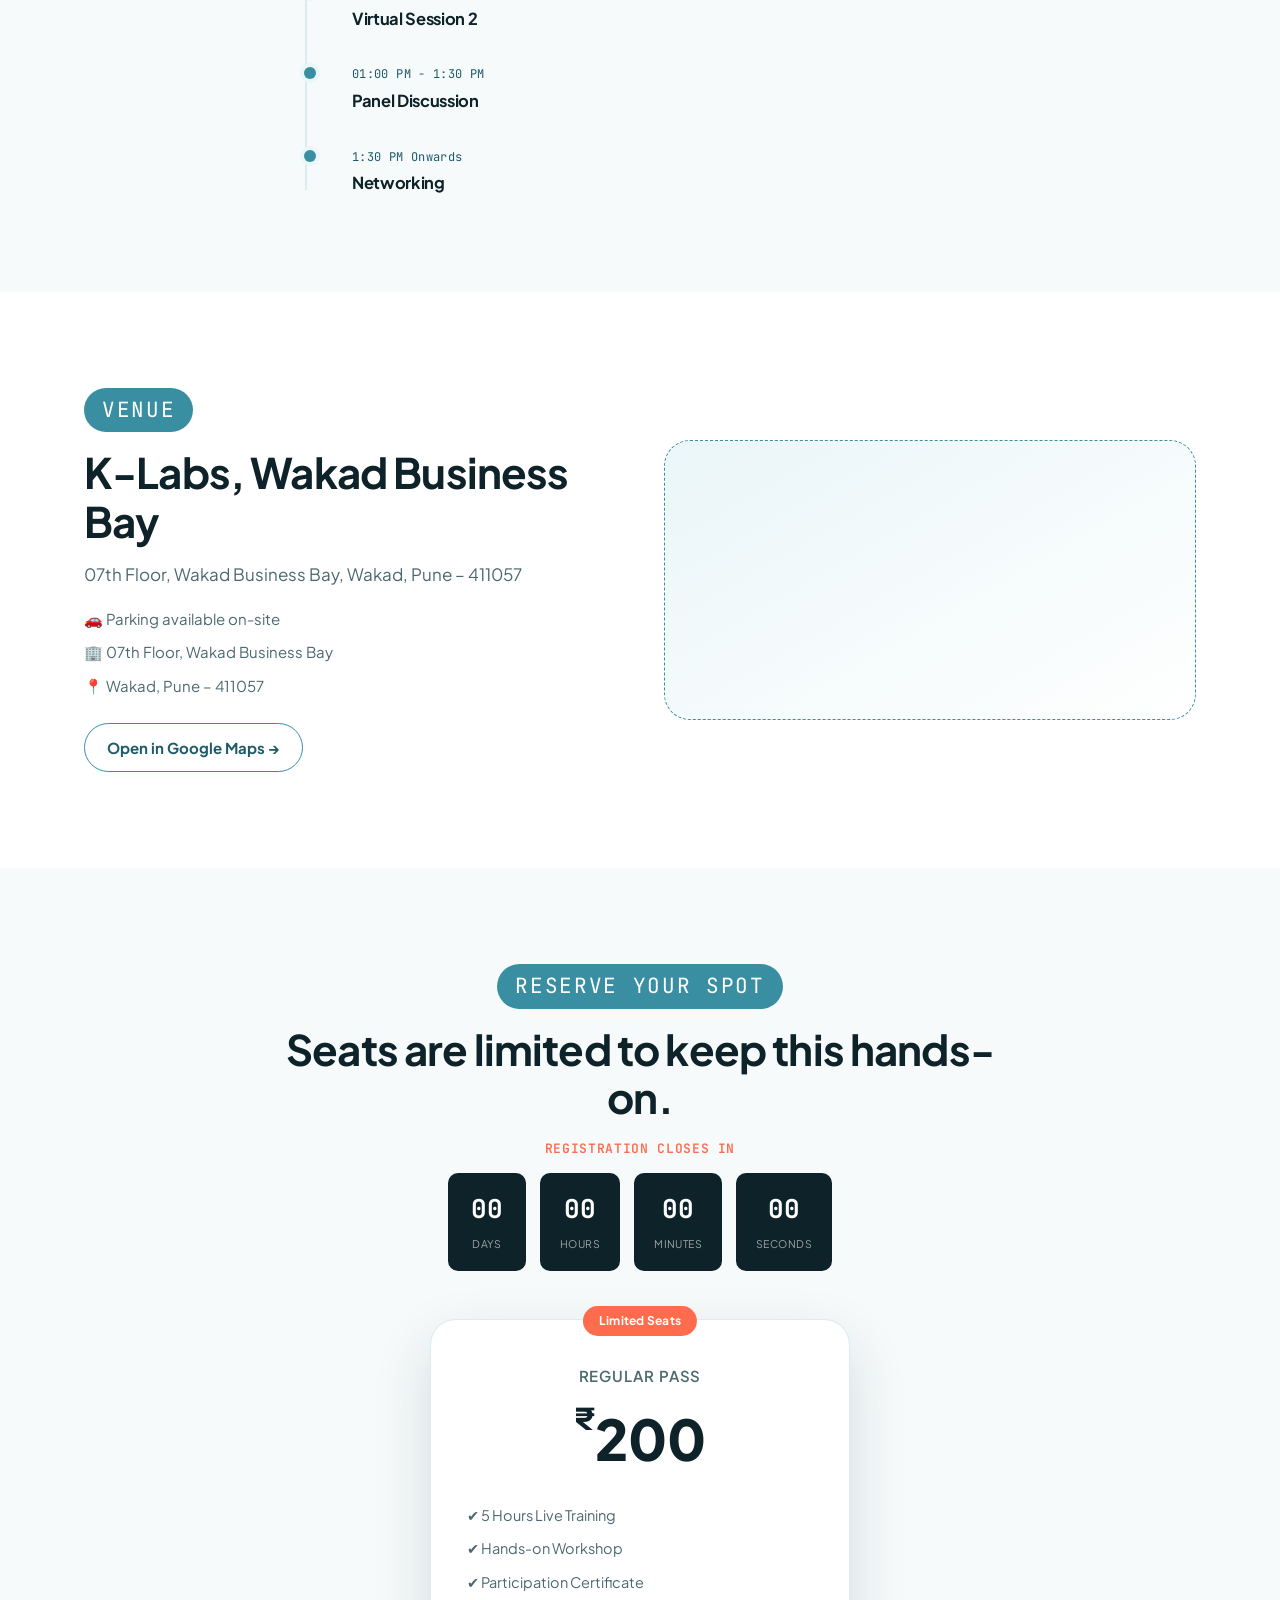
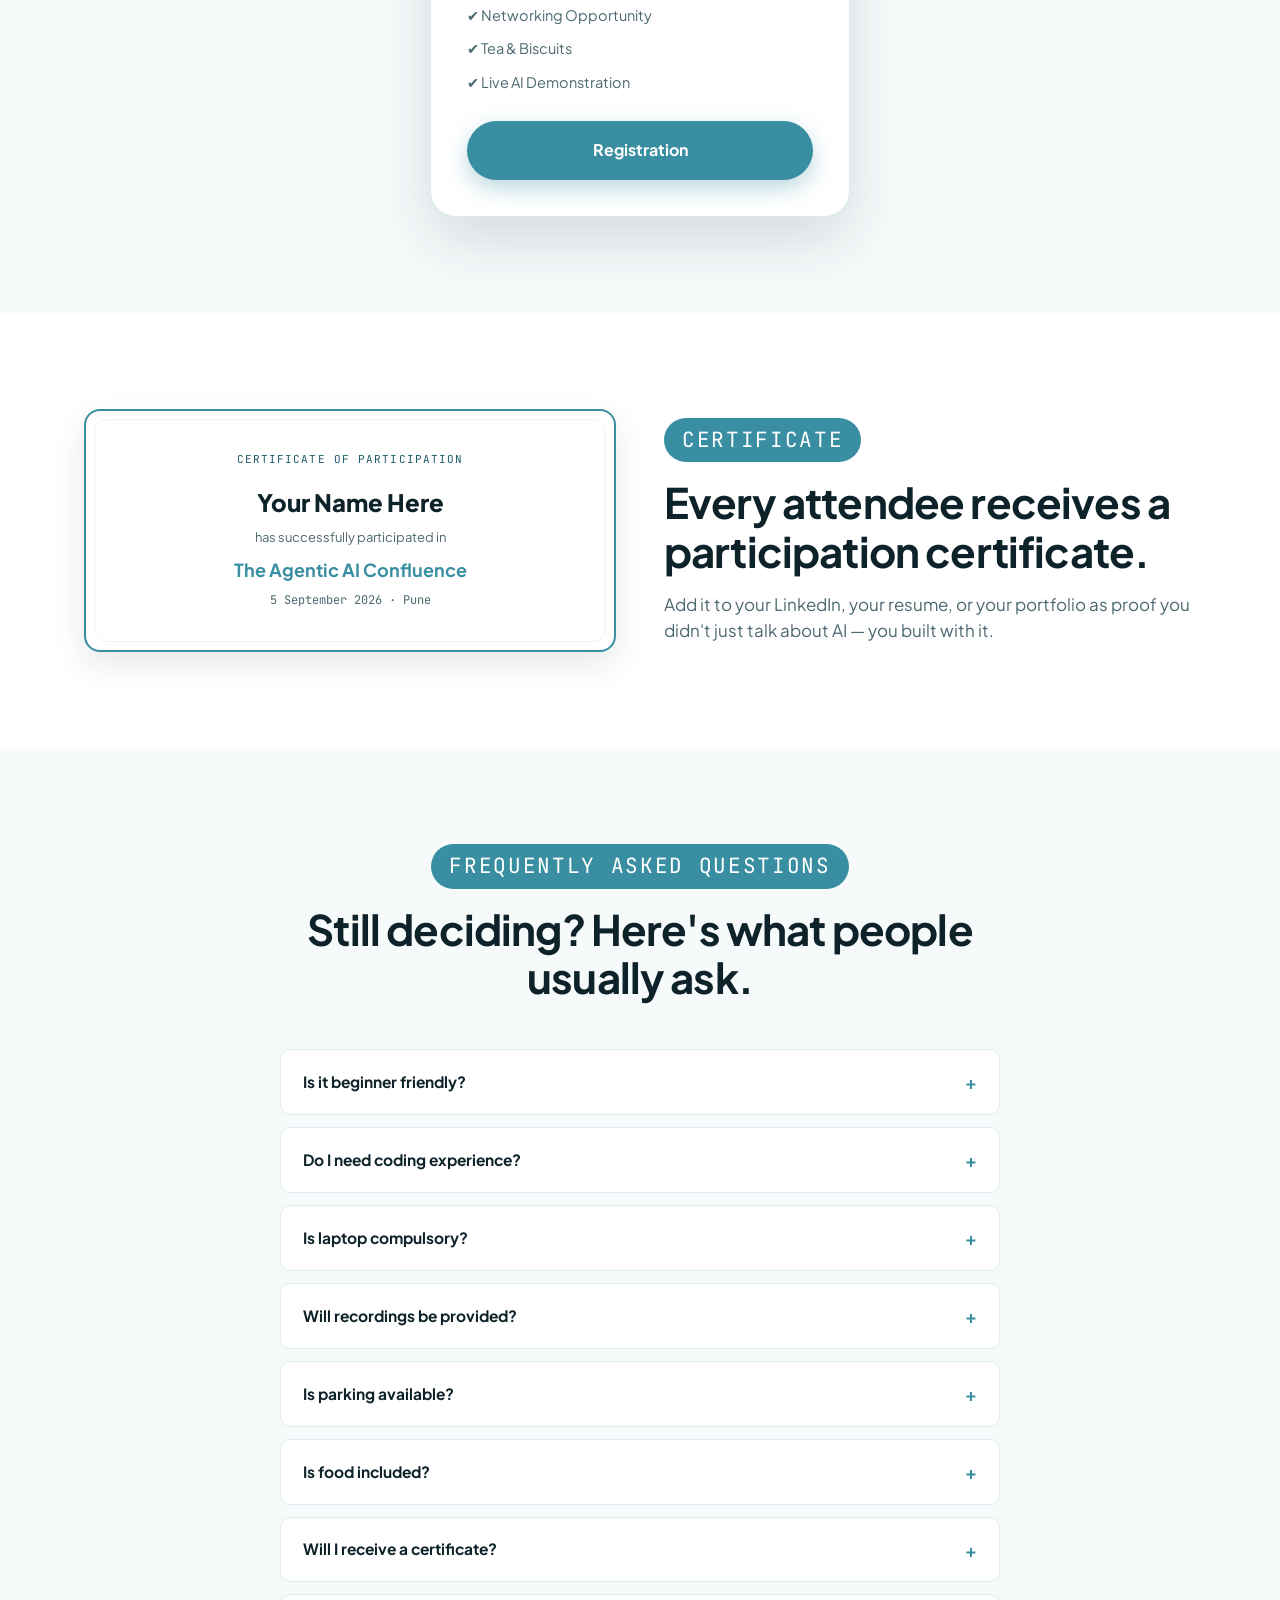
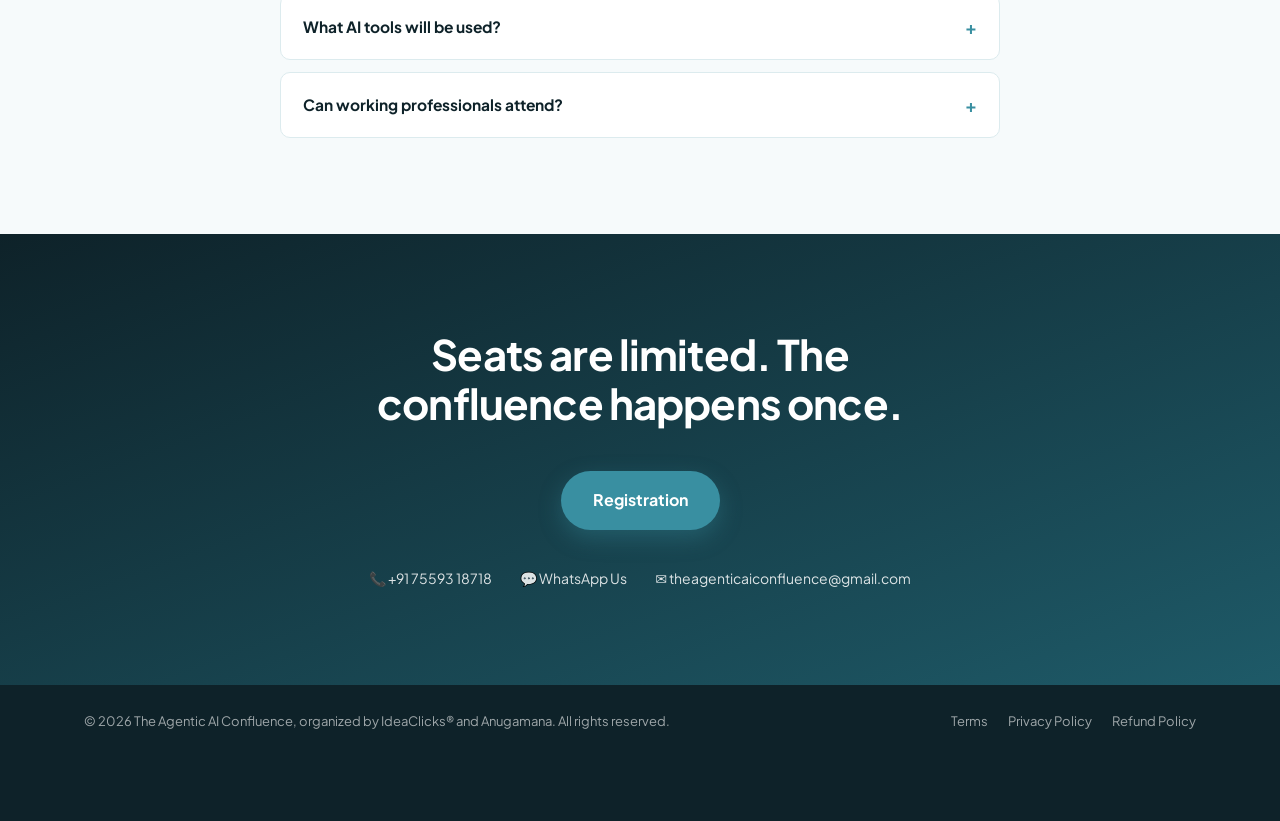
==== commit 92a07c61: "Update index.html" ====
--- a/TAAC/05sept2026/index.html
+++ b/TAAC/05sept2026/index.html
@@ -584,7 +584,7 @@
 <div class="sticky-cta" id="stickyCta">
   <div class="sticky-cta-info">
     <strong>₹200</strong>
-    <span>5 Sept · 1:00 PM · Wakad, Pune</span>
+    <span>5 Sept · 09:00 AM · Wakad, Pune</span>
   </div>
   <a href="registration.html" class="btn btn-primary btn-sm">Registration<br></a>
 </div>
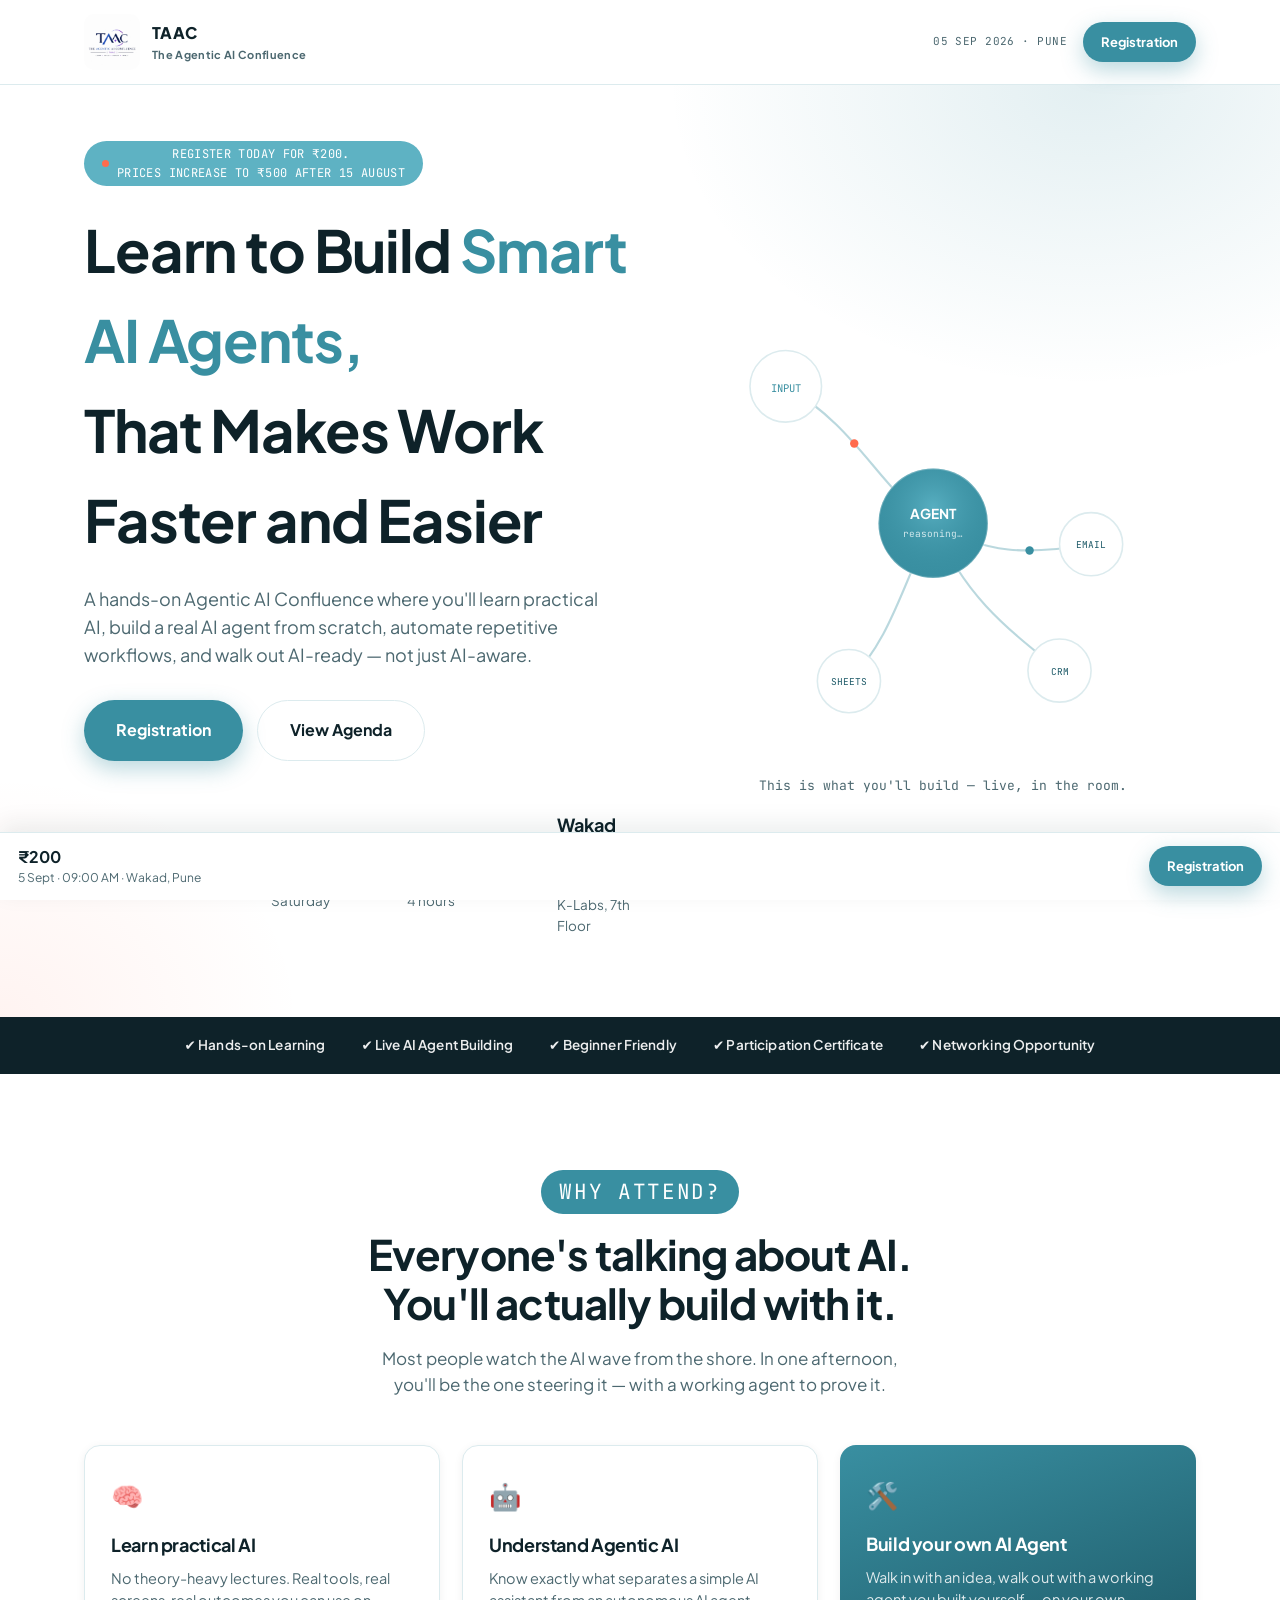
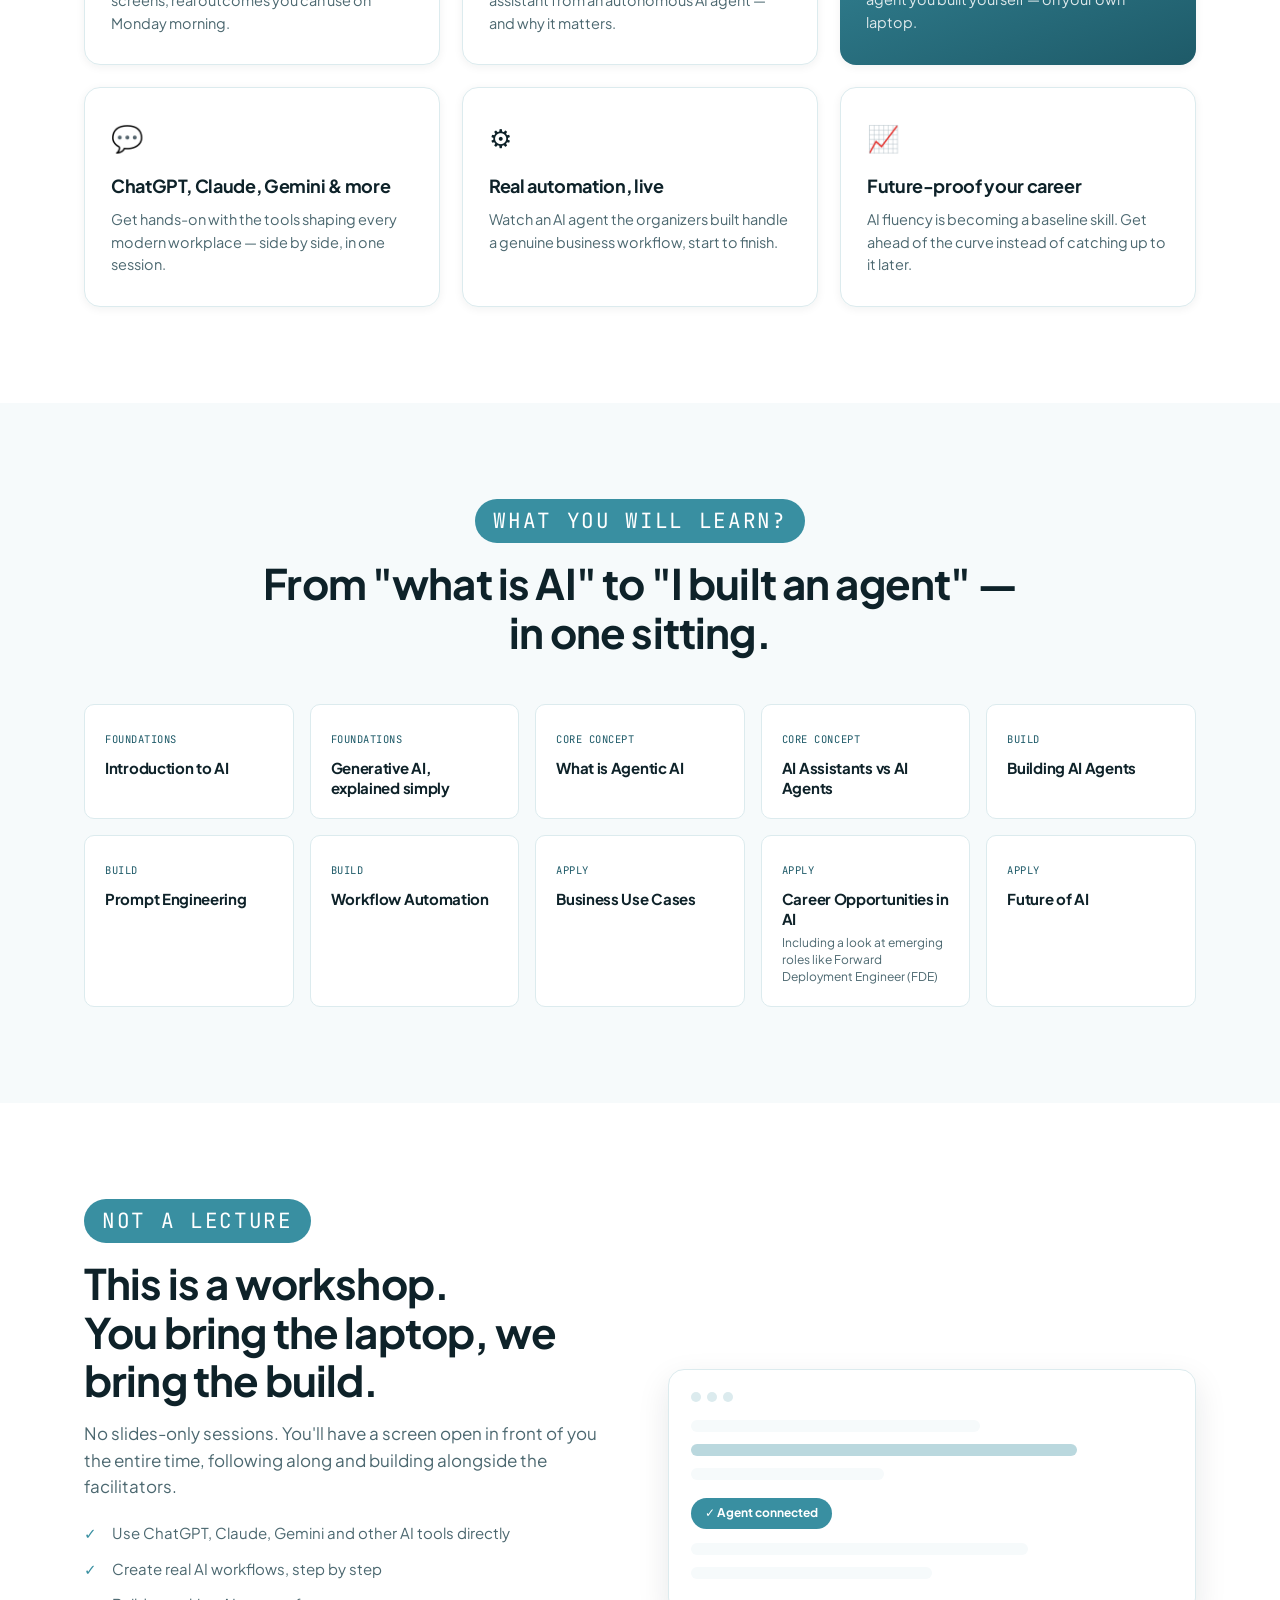
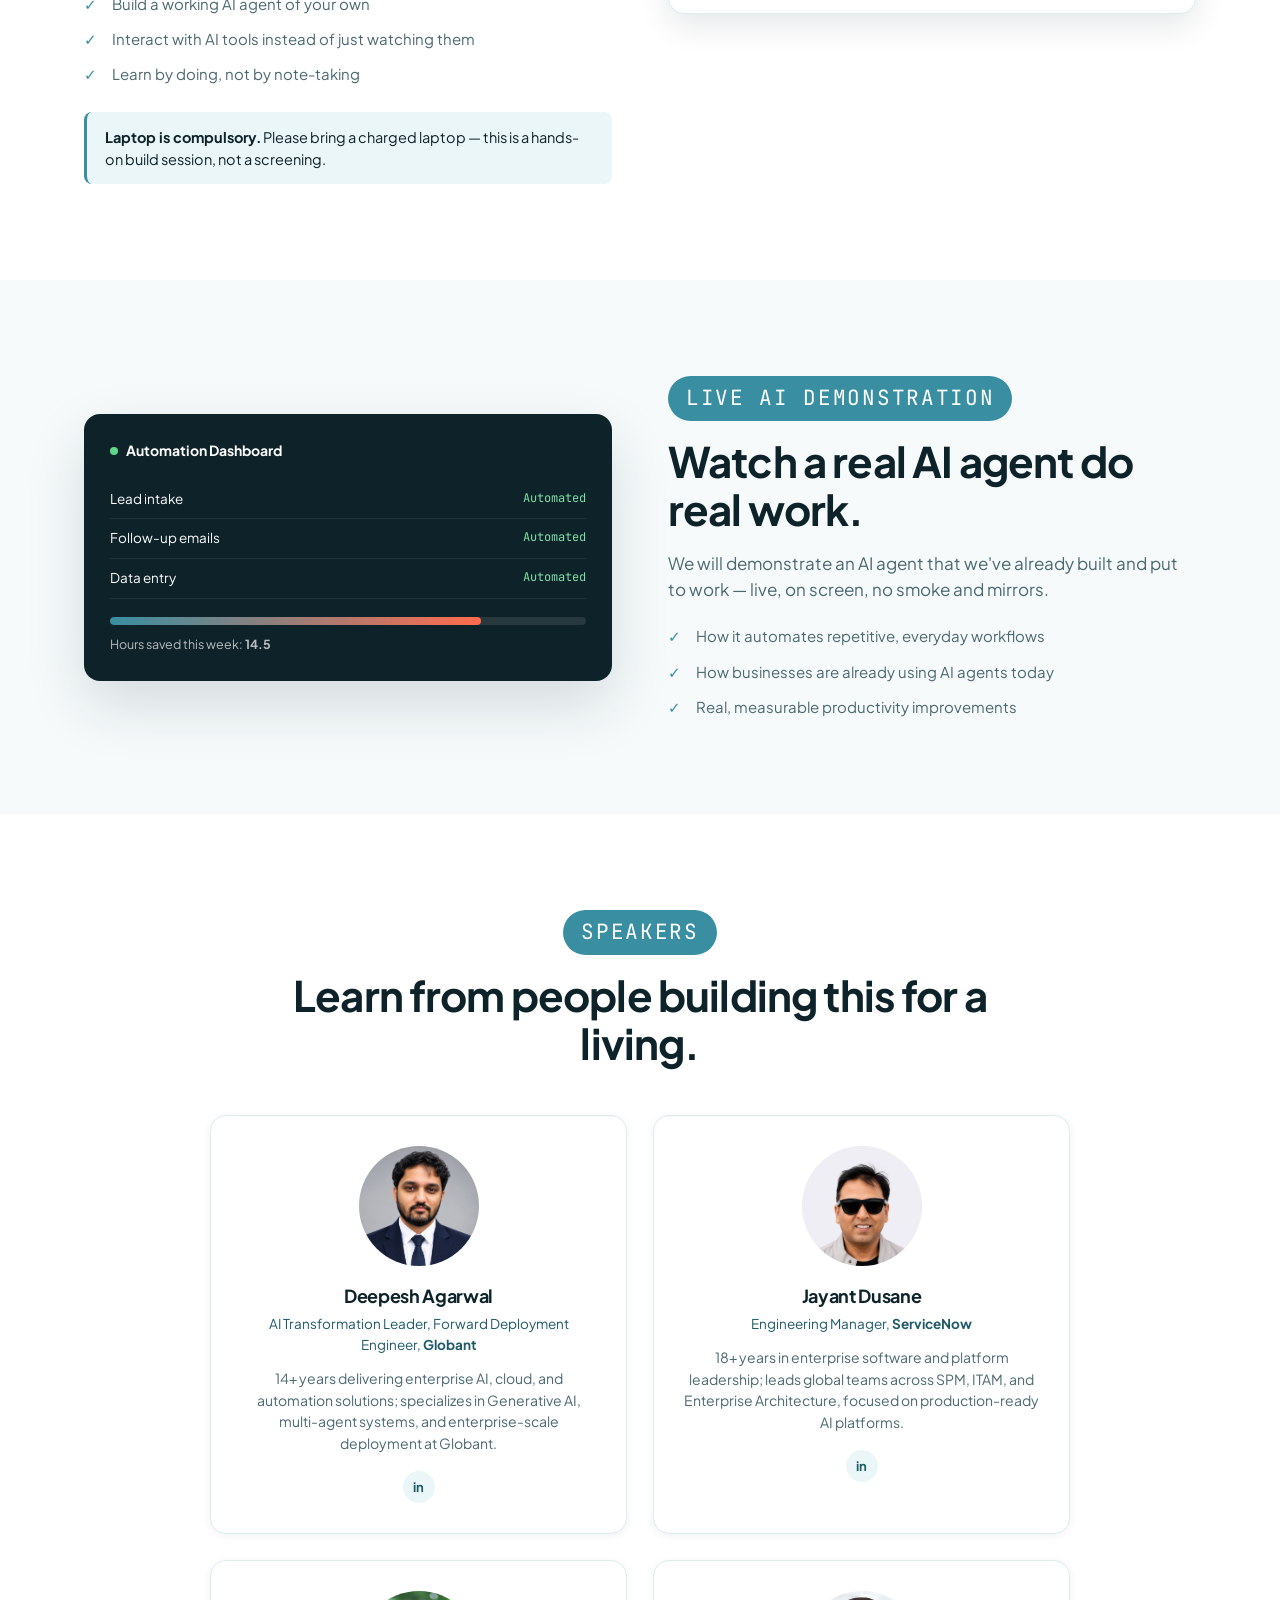
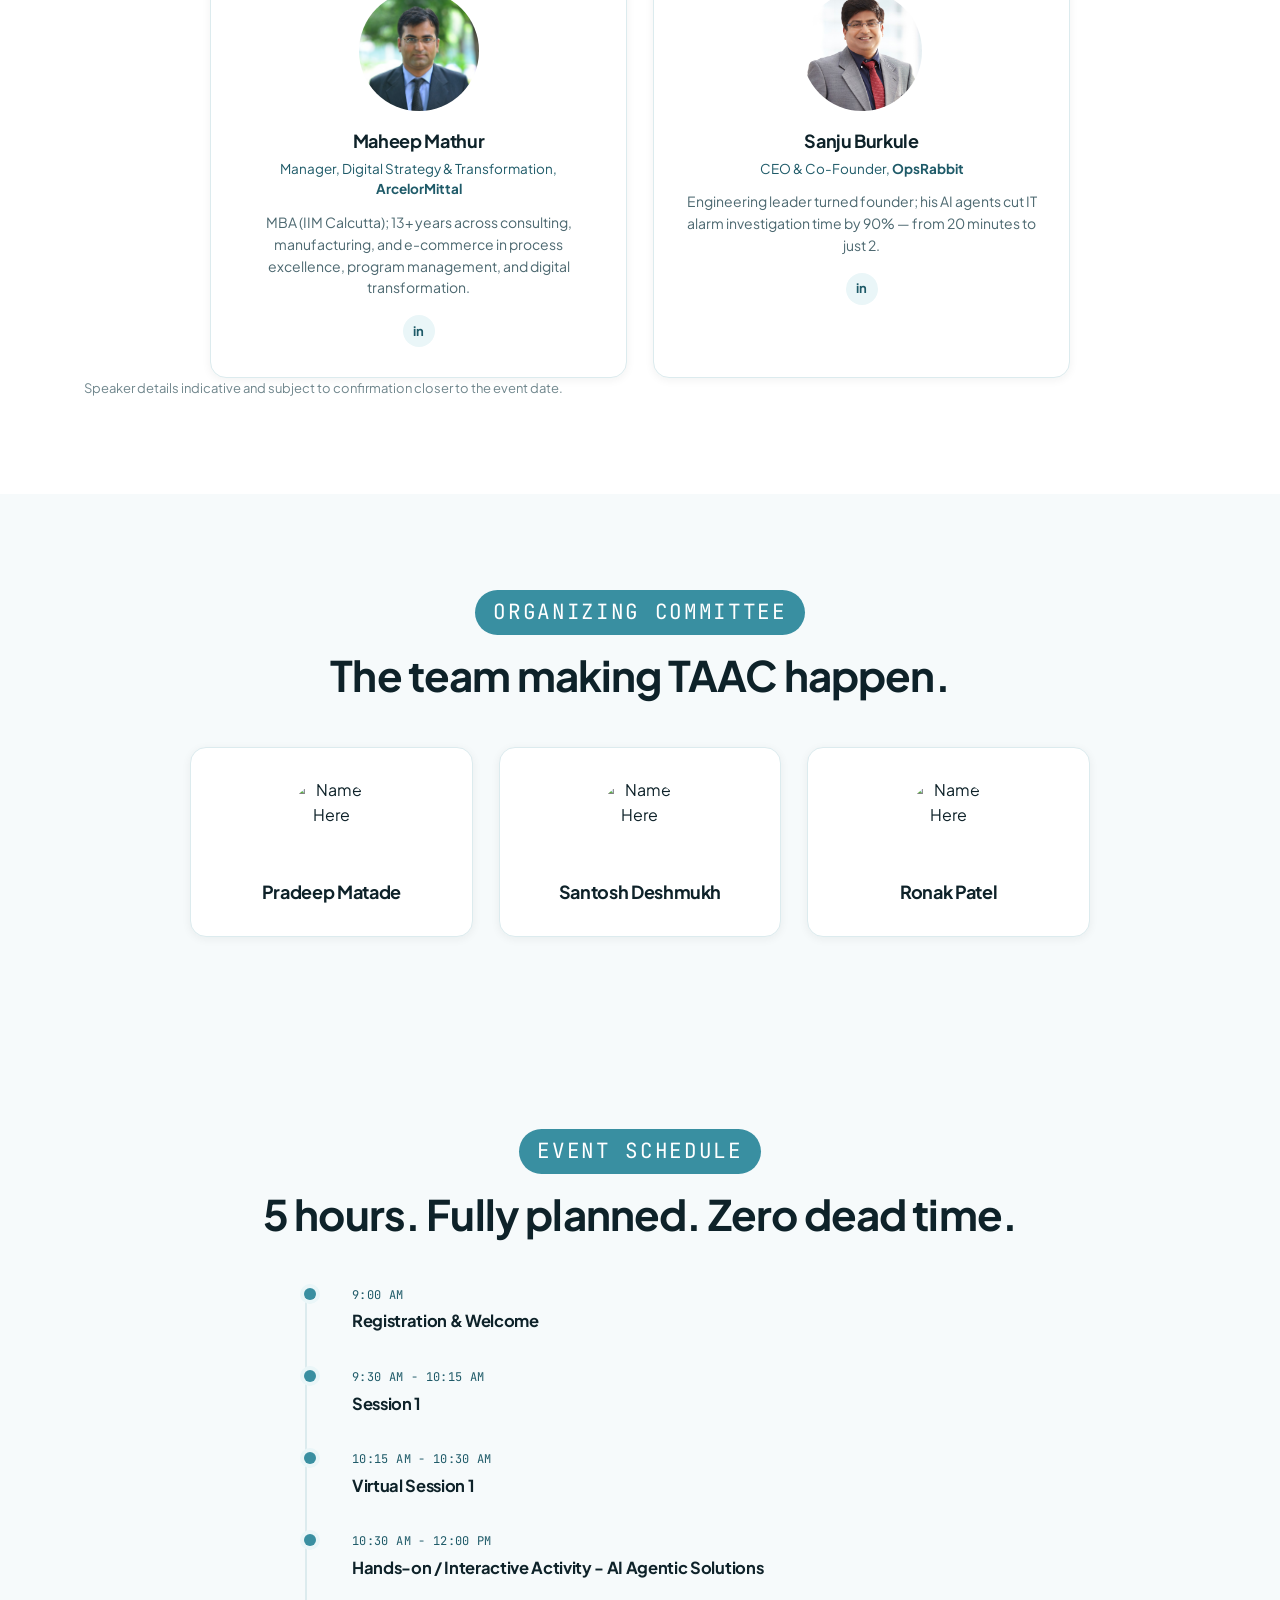
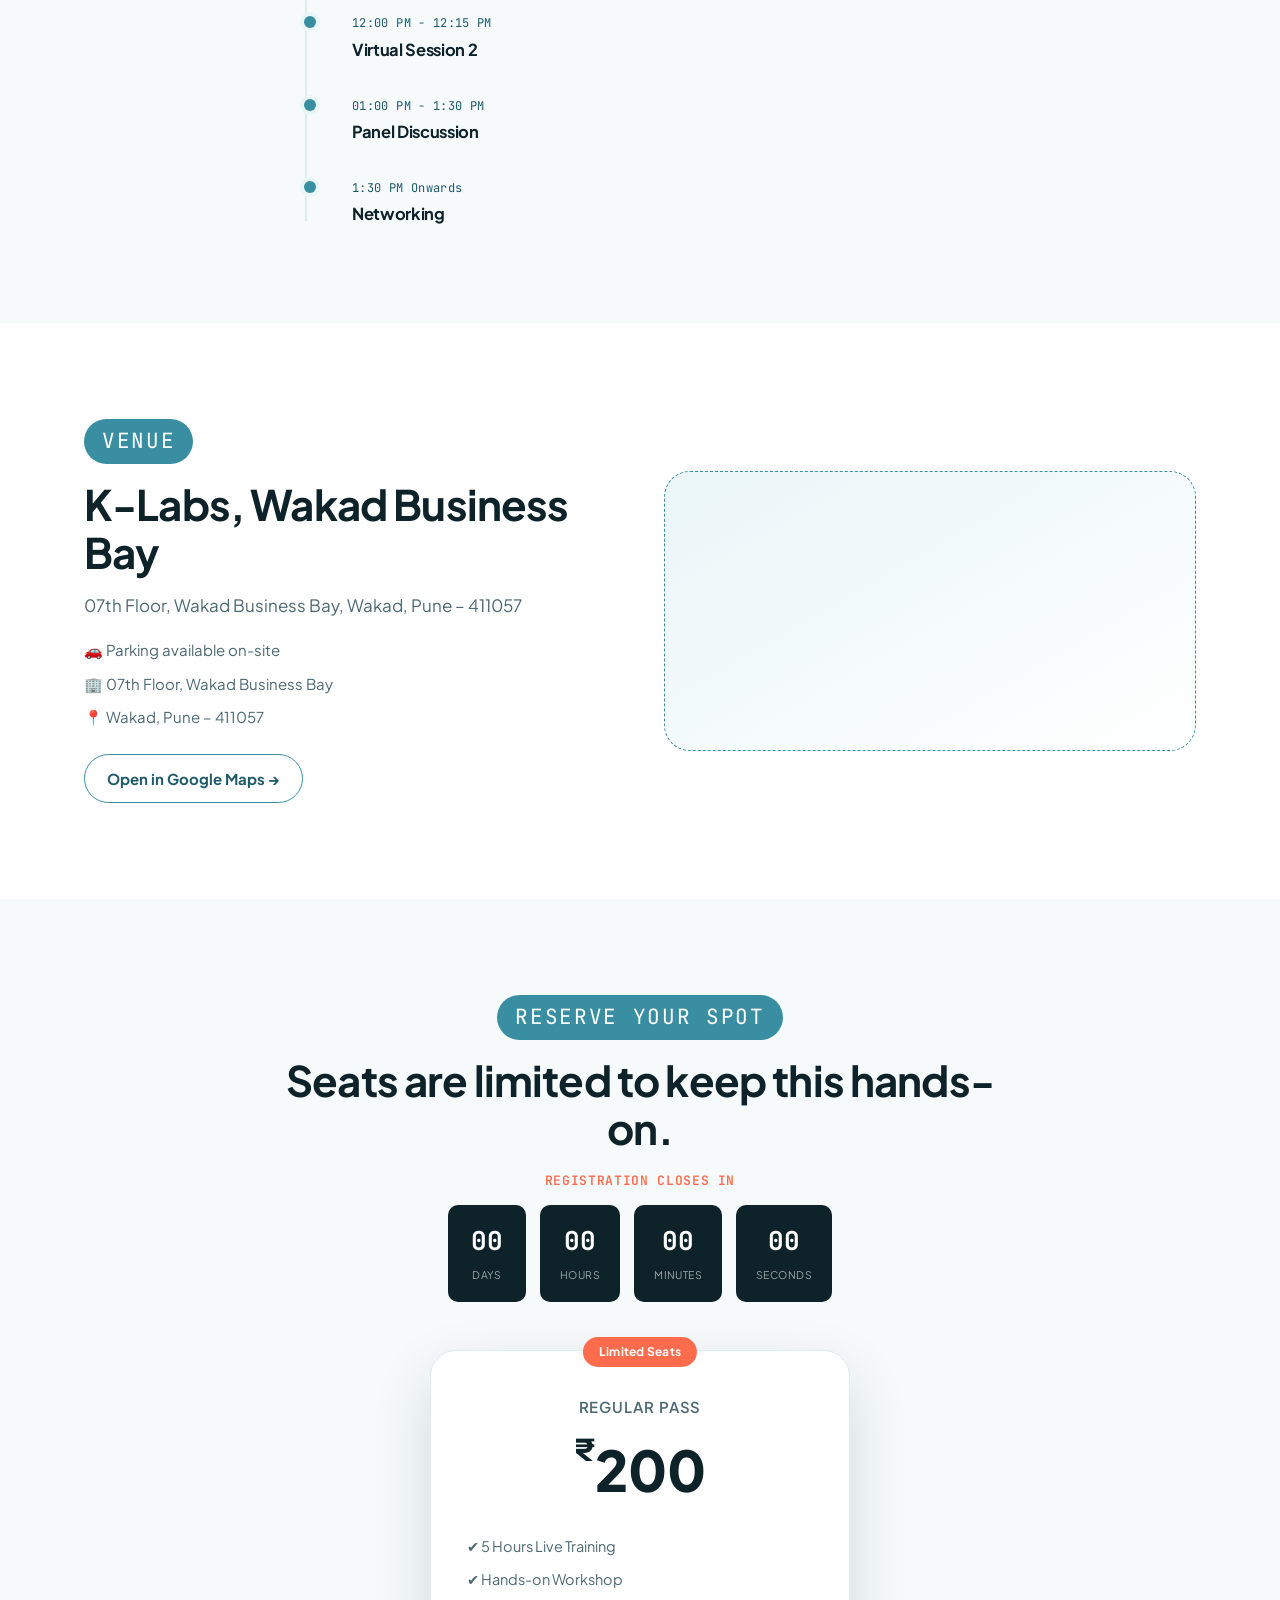
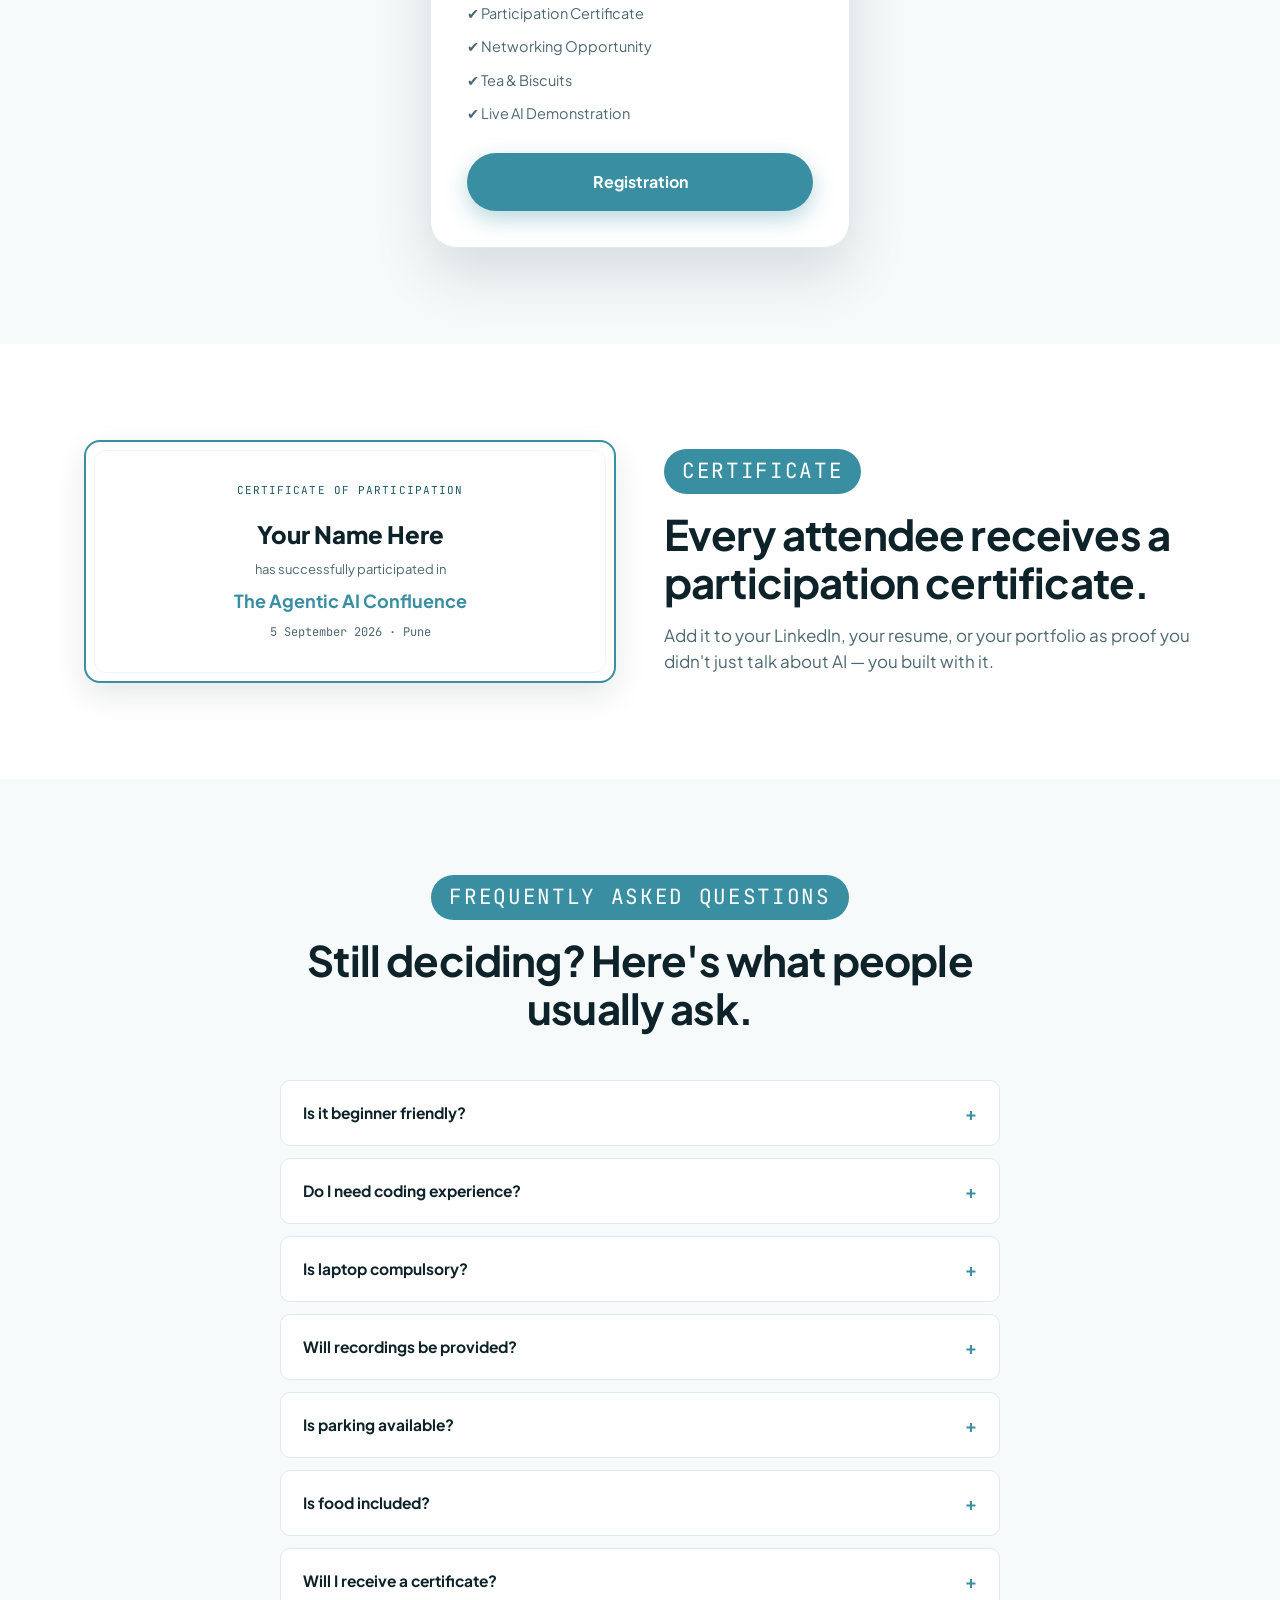
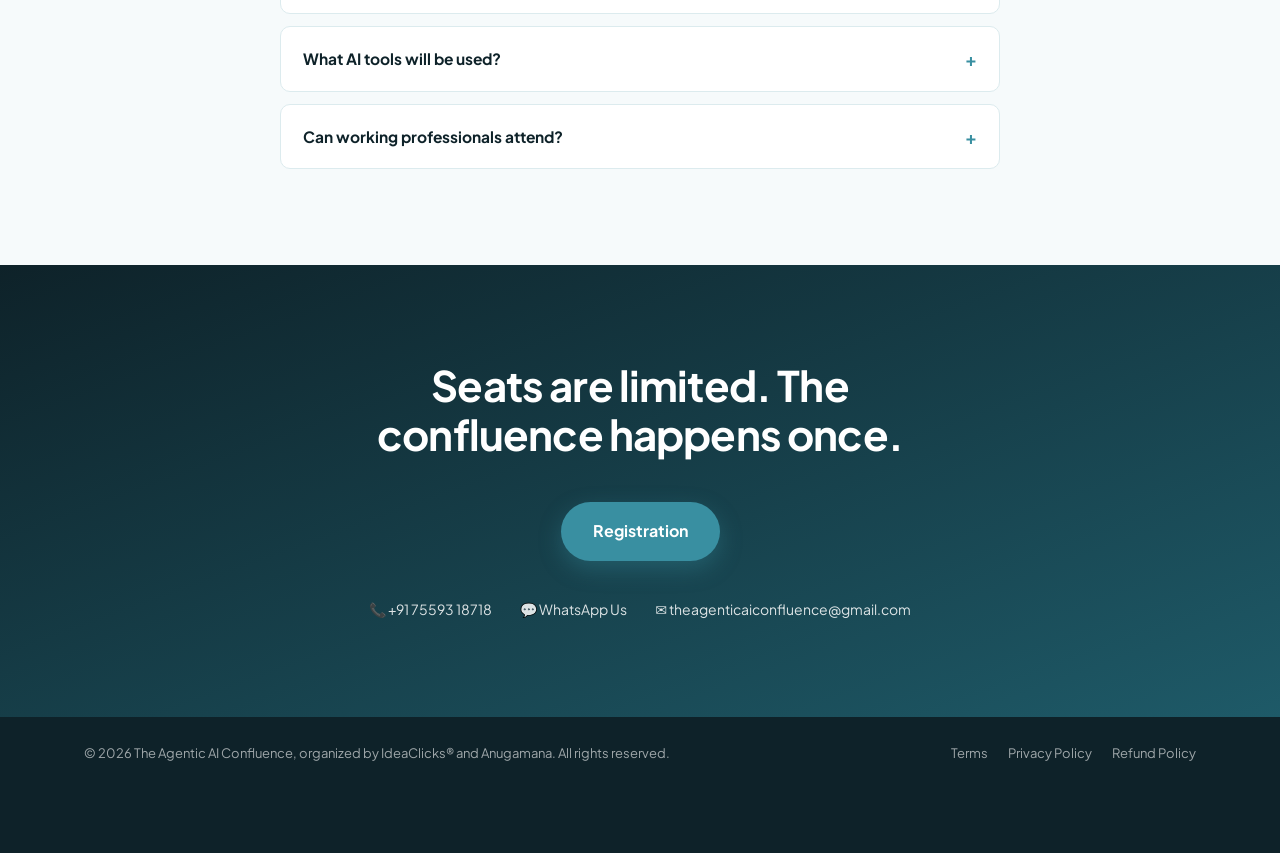
==== commit 1d29b4f7: "Early Bird offer and Role Removal" ====
--- a/TAAC/05sept2026/index.html
+++ b/TAAC/05sept2026/index.html
@@ -48,7 +48,7 @@
     <div class="hero-bg" aria-hidden="true"></div>
     <div class="container hero-inner">
       <div class="hero-copy">
-        <!-- <p class="eyebrow"><span class="dot-live"></span> Live, in-person · 5 September 2026</p> -->
+        <p class="eyebrow-offer"><span class="dot-live"></span> Register today for ₹200. <br>Prices increase to ₹500 after 15 August</p>
         <h1 class="hero-title">Learn to Build <span class="hl">Smart AI Agents,</span><br>That Makes Work<br>Faster and Easier</h1>
         <p class="hero-sub">A hands-on Agentic AI Confluence where you'll learn practical AI, build a real AI agent from scratch, automate repetitive workflows, and walk out AI-ready — not just AI-aware.</p>
 
@@ -314,19 +314,19 @@
       <article class="speaker-card">
         <img src="https://ui-avatars.com/api/?name=Name+Here&background=398FA1&color=fff&size=300&font-size=0.36&bold=true" alt="Name Here" loading="lazy" width="120" height="120">
         <h3>Pradeep Matade</h3>
-        <p class="speaker-role">Role, <strong>IdeaClicks®</strong></p>
+        <!-- <p class="speaker-role">Role, <strong>IdeaClicks®</strong></p> -->
       </article>
 
       <article class="speaker-card">
         <img src="https://ui-avatars.com/api/?name=Name+Here&background=398FA1&color=fff&size=300&font-size=0.36&bold=true" alt="Name Here" loading="lazy" width="120" height="120">
         <h3>Santosh Deshmukh</h3>
-        <p class="speaker-role">Role, <strong>IdeaClicks®</strong></p>
+        <!-- <p class="speaker-role">Role, <strong>IdeaClicks®</strong></p> -->
       </article>
 
       <article class="speaker-card">
         <img src="https://ui-avatars.com/api/?name=Name+Here&background=398FA1&color=fff&size=300&font-size=0.36&bold=true" alt="Name Here" loading="lazy" width="120" height="120">
         <h3>Ronak Patel</h3>
-        <p class="speaker-role">Role, <strong>IdeaClicks®</strong></p>
+        <!-- <p class="speaker-role">Role, <strong>IdeaClicks®</strong></p> -->
       </article>
 
 
--- a/TAAC/05sept2026/style.css
+++ b/TAAC/05sept2026/style.css
@@ -117,6 +117,31 @@
 .section.alt{ background:var(--teal-mist); }
 @media (max-width:768px){ .section{ padding:64px 0; } }
 
+/* ---------- Eyebrow For Offer ---------- */
+.eyebrow-offer{
+  font-family:var(--font-mono); font-size:12px; letter-spacing:0.03em; text-transform:uppercase;
+  color:var(--white); background:#5eb2c3; display:inline-flex; align-items:center; gap:8px;
+  padding:4px 18px; border-radius:999px; margin-bottom:11px; text-align: center;
+}
+.eyebrow.center{ display:flex; margin-left:auto; margin-right:auto; width:fit-content; }
+.dot-live{ width:7px; height:7px; border-radius:50%; background:var(--coral); animation:pulse 1.6s infinite; }
+@keyframes pulse{ 0%,100%{ opacity:1; transform:scale(1);} 50%{ opacity:0.5; text-align: center; transform:scale(1.4);} }
+
+.section-title{ font-size:clamp(26px,4vw,42px); line-height:1.15; }
+.section-title.center{ text-align:center; max-width:760px; margin:0 auto 18px; }
+.section-title.light{ color:var(--white); }
+.section-sub{ font-size:17px; color:var(--ink-soft); max-width:560px; margin-top:16px; }
+.section-sub.center{ margin:16px auto 0; text-align:center; }
+.section-sub.left{ margin-top:16px; }
+.micro-note{ font-size:13px; color:var(--ink-soft); opacity:0.8; }
+
+.section{ padding:96px 0; }
+.section.alt{ background:var(--teal-mist); }
+@media (max-width:768px)
+{
+   .section{ padding:64px 0; }
+}
+
 /* ============================================================
    HERO
    ============================================================ */
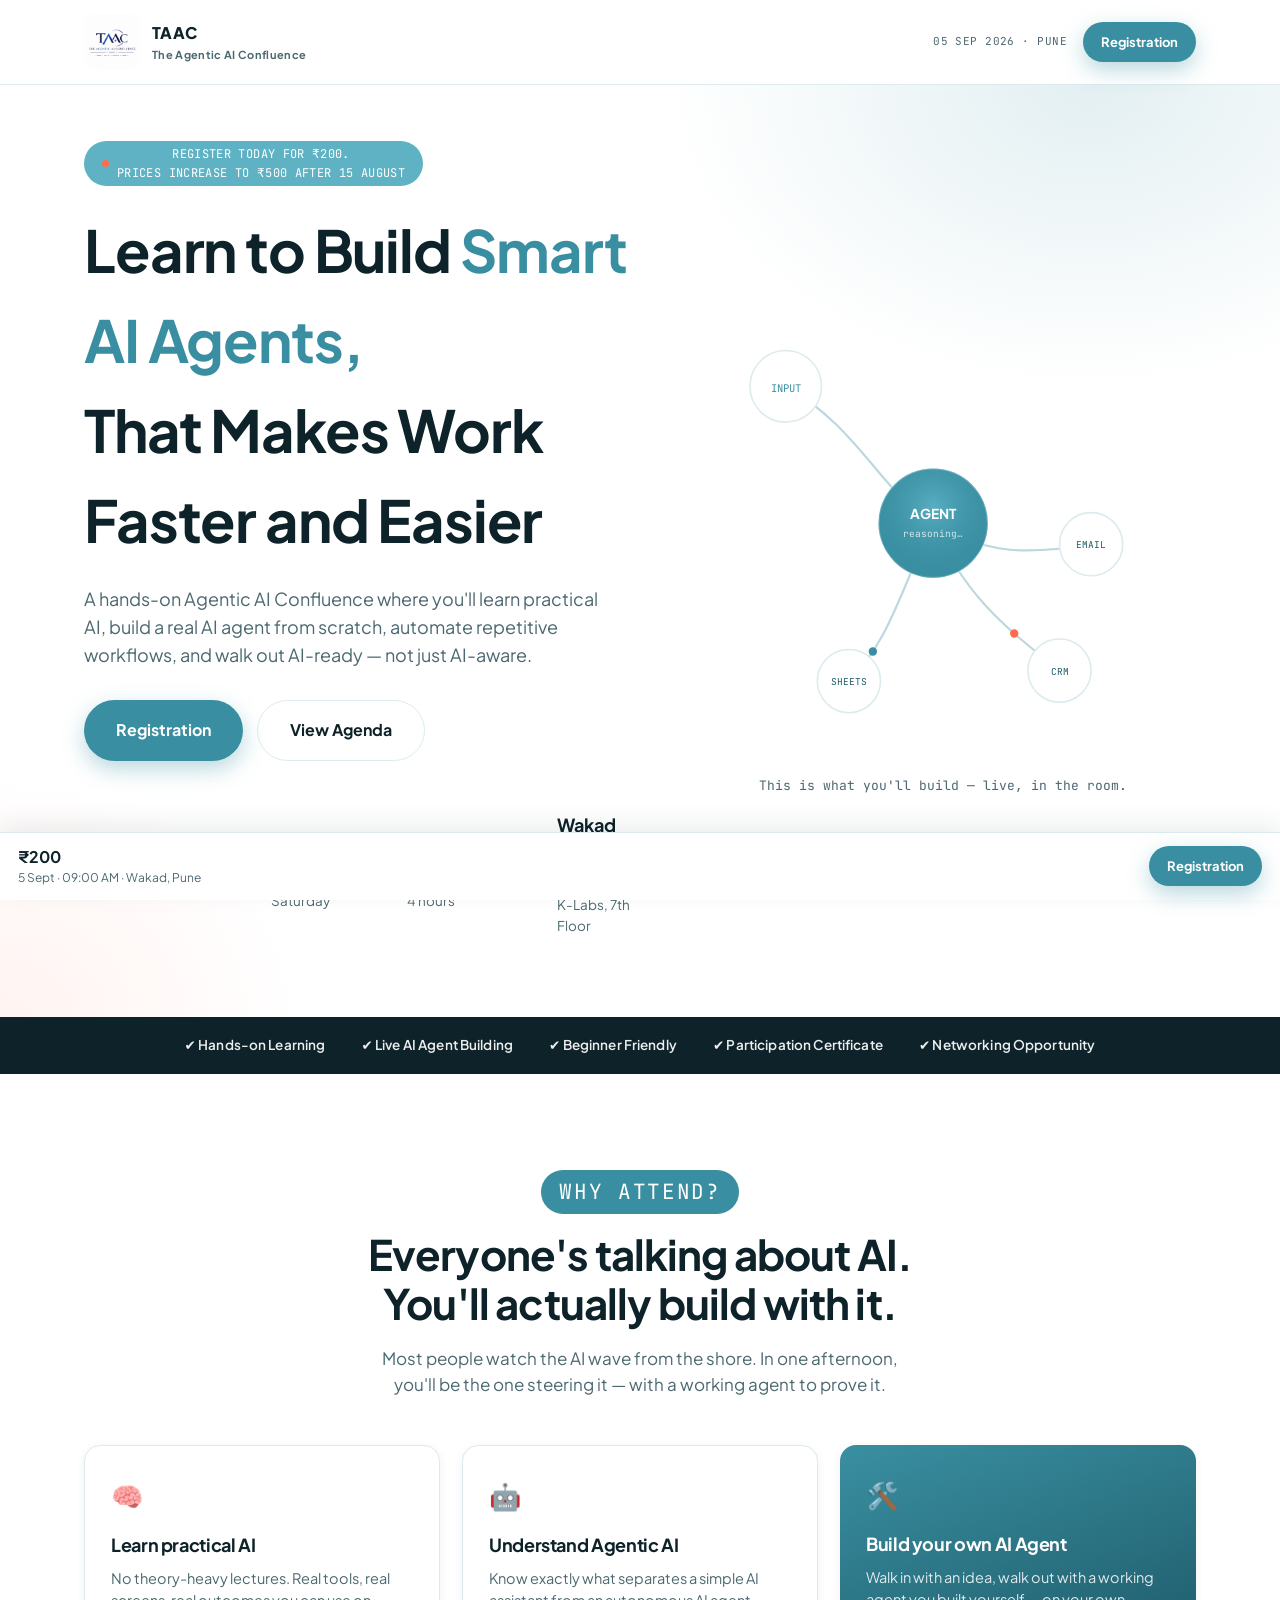
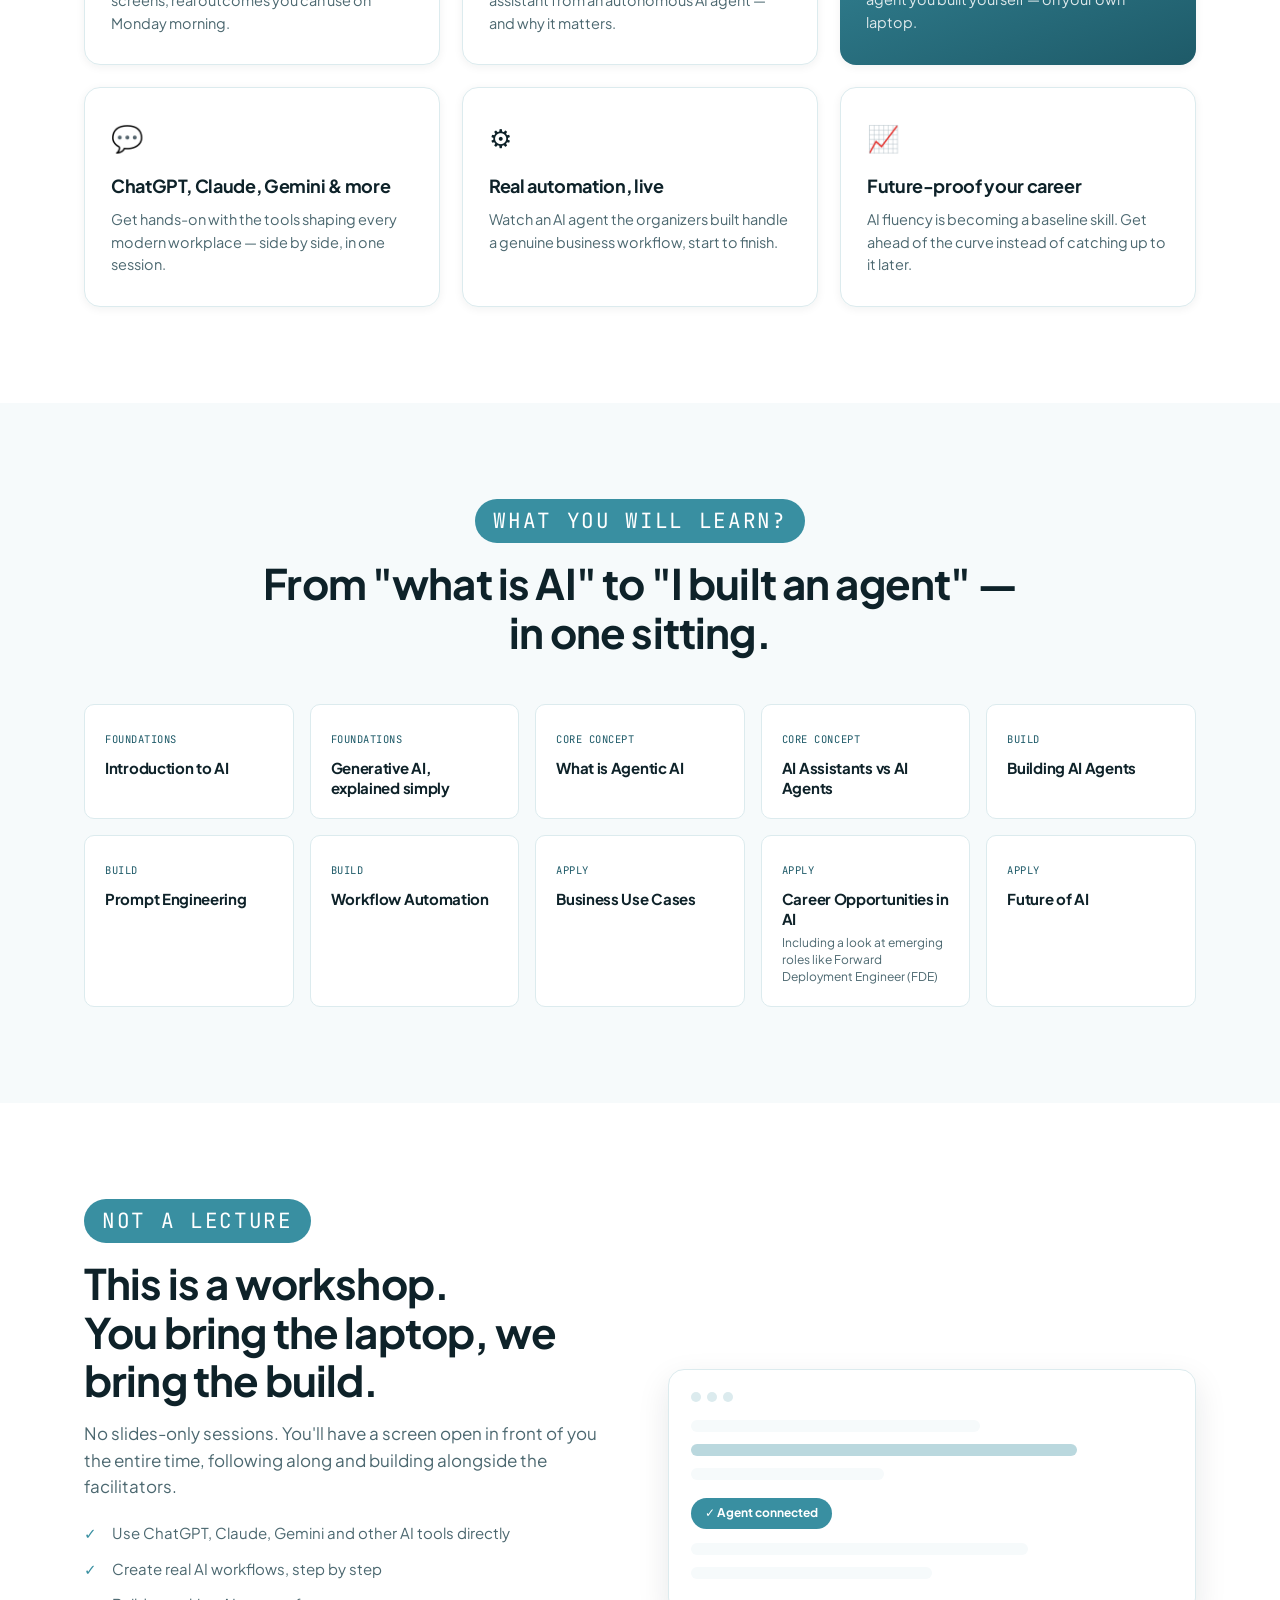
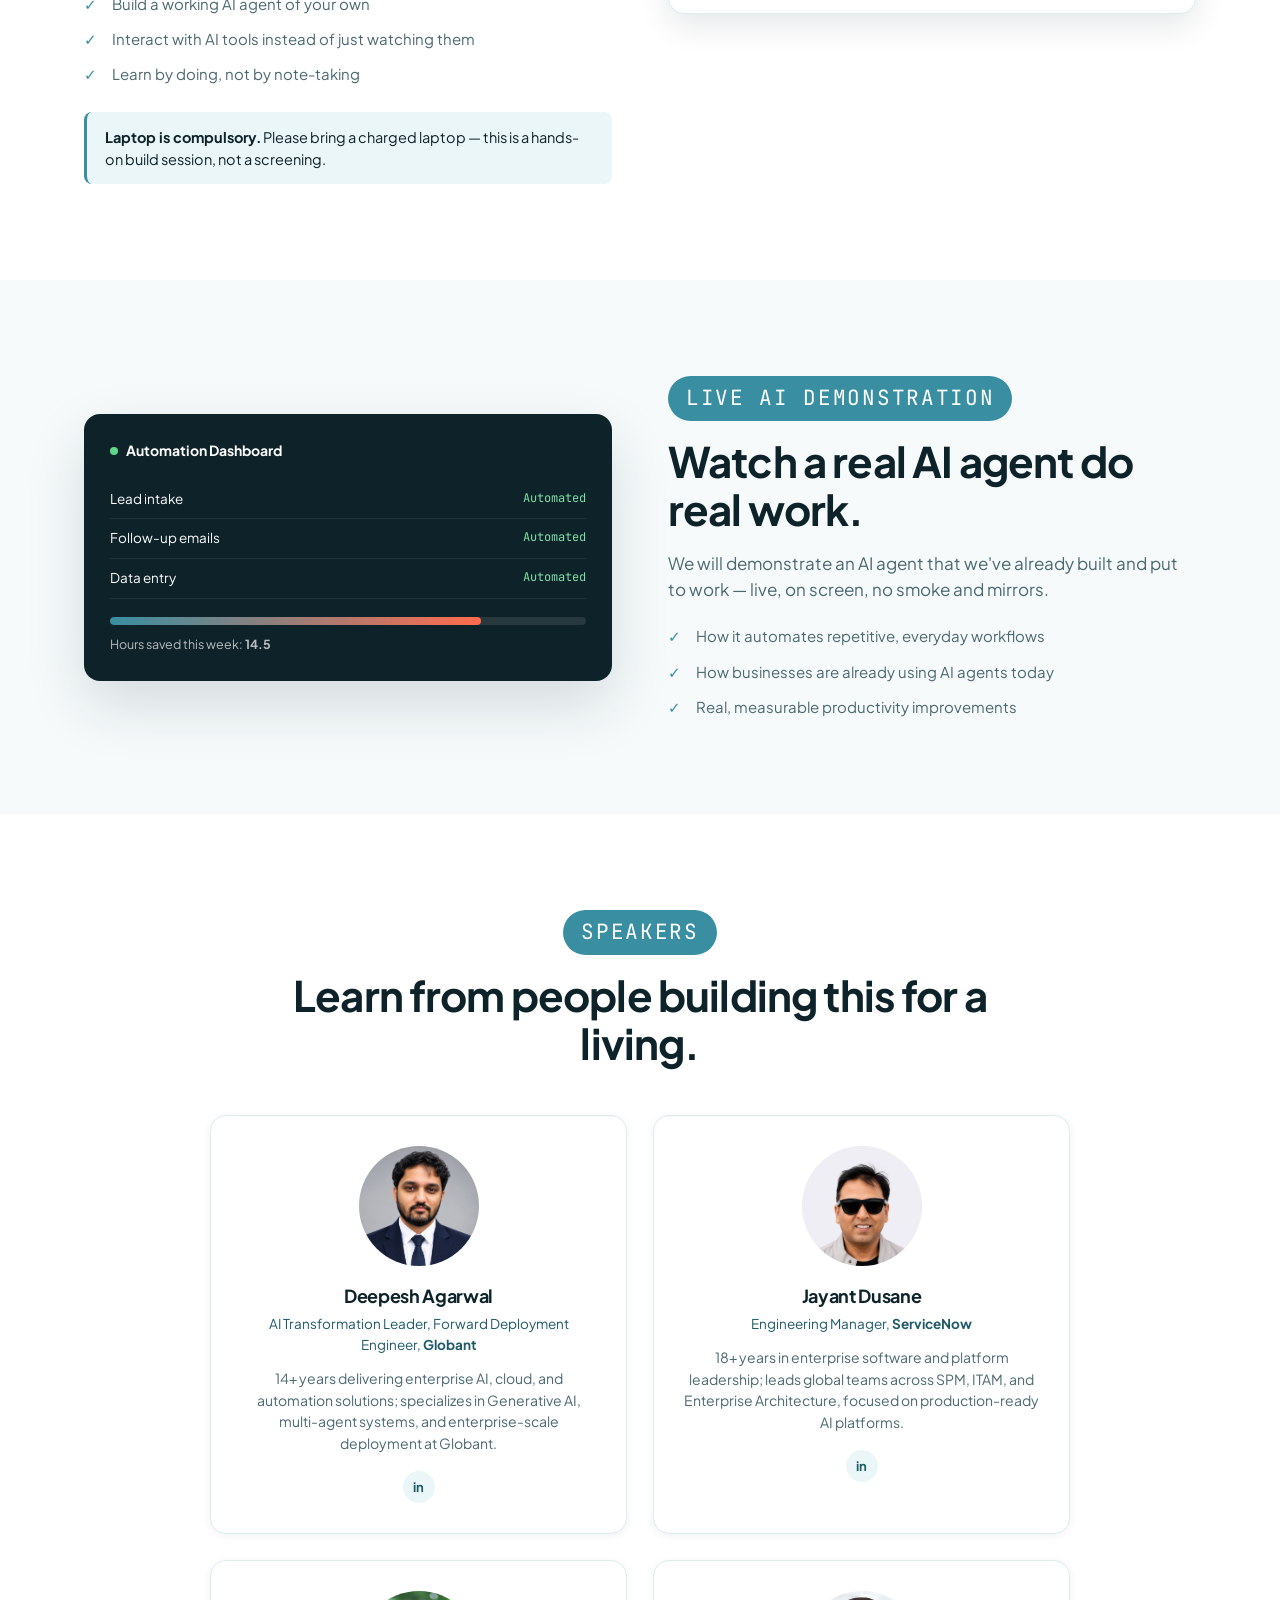
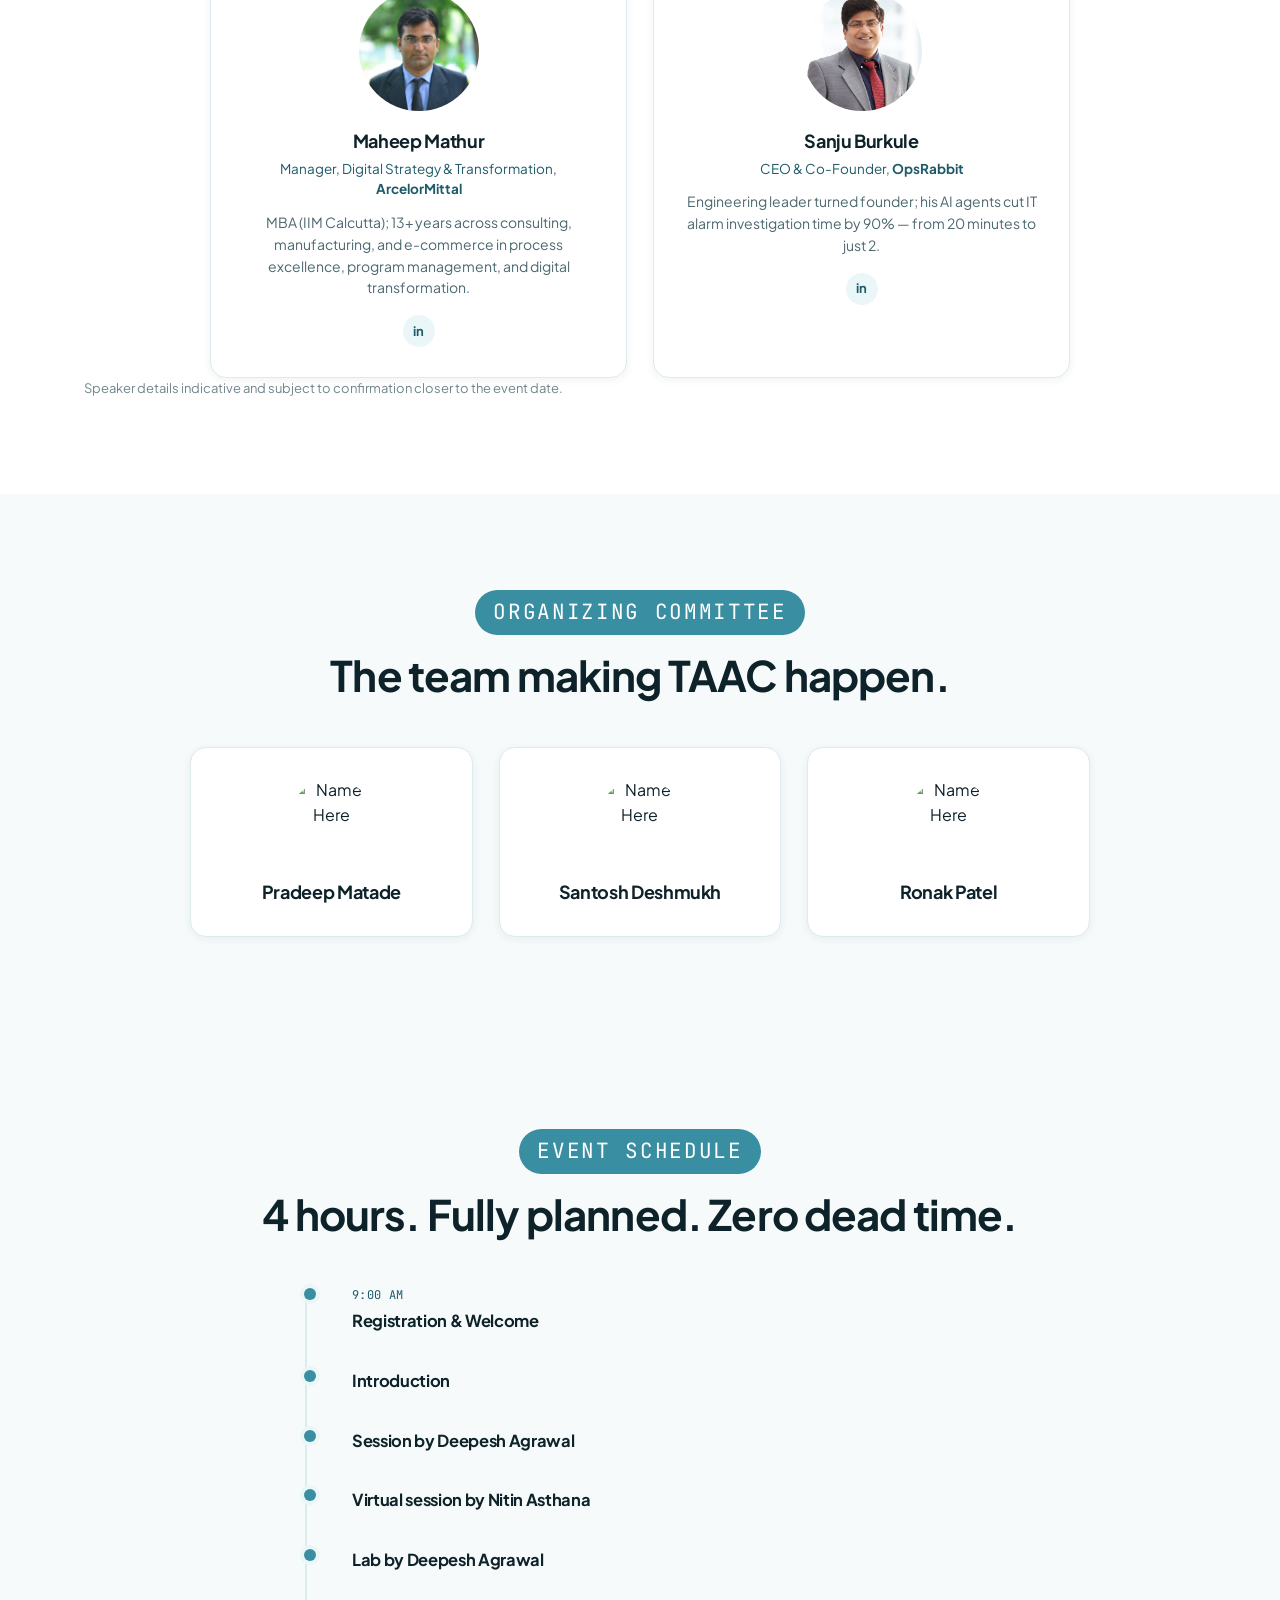
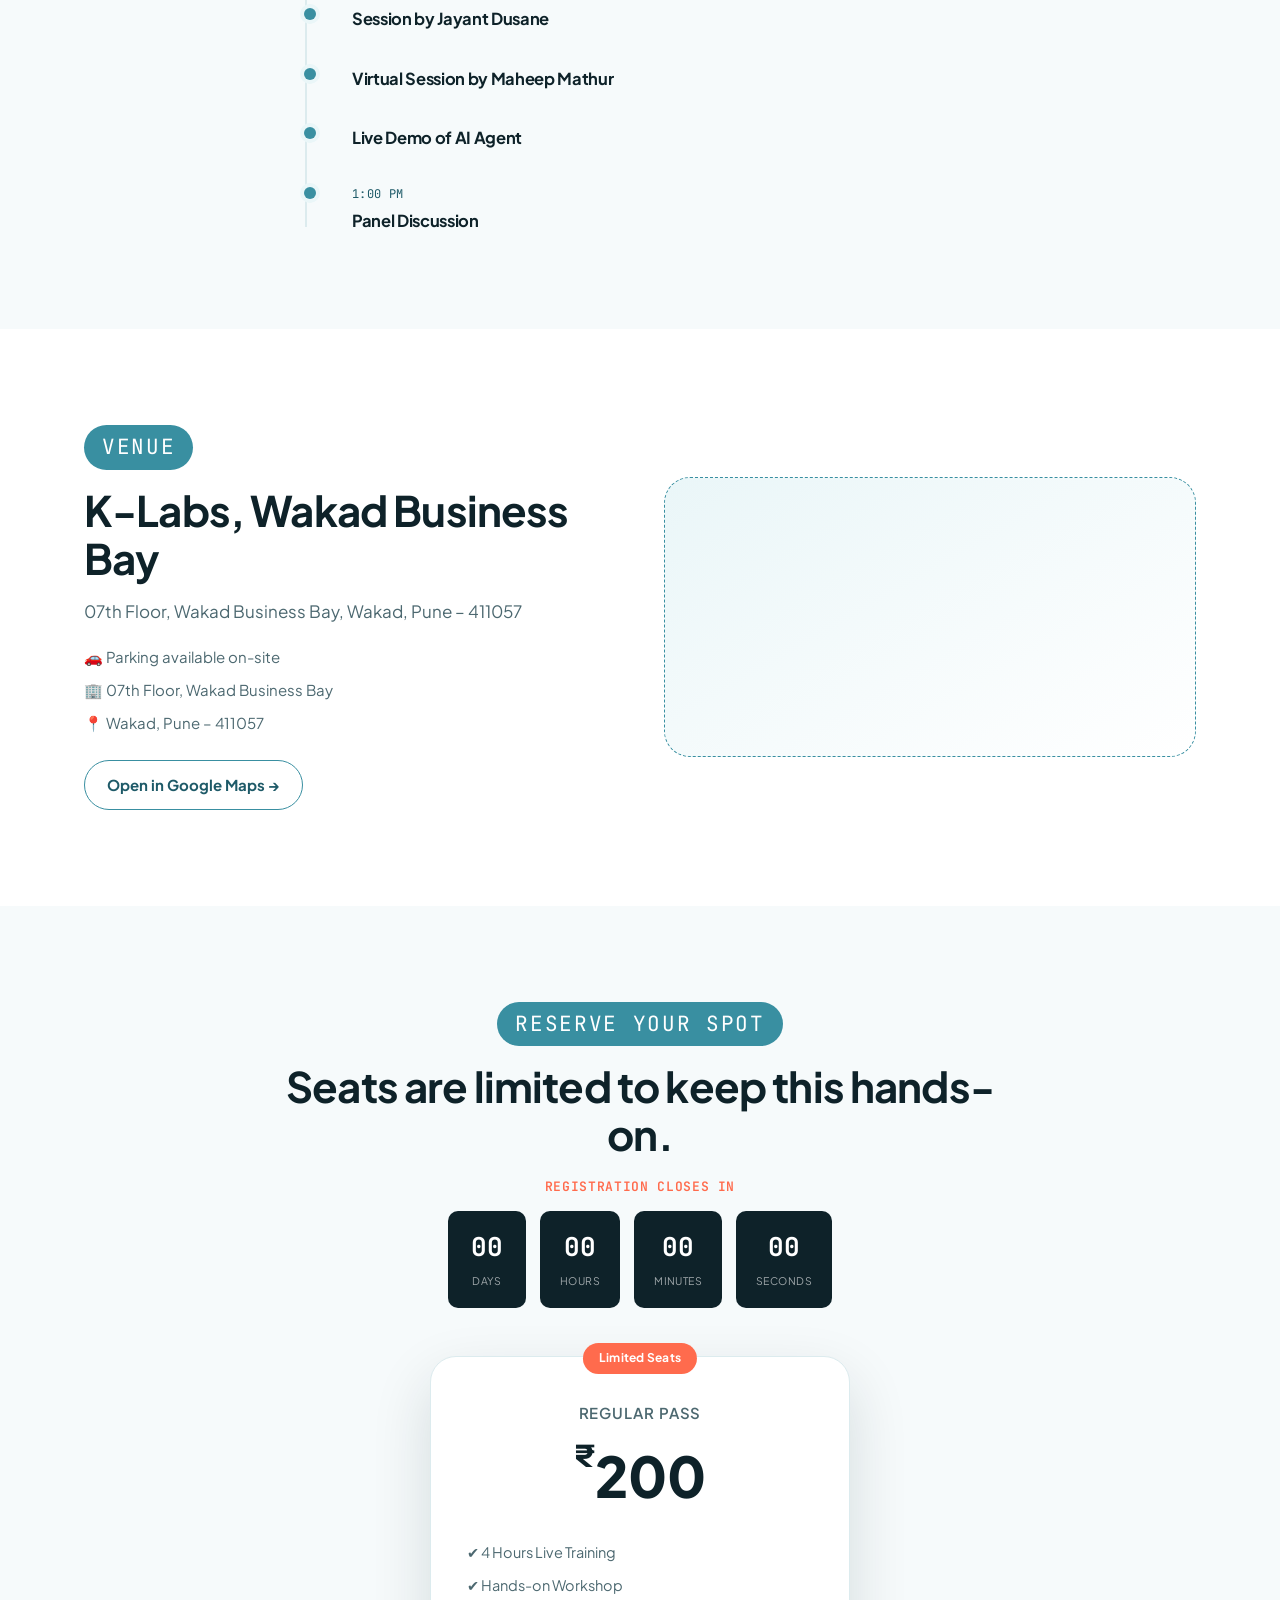
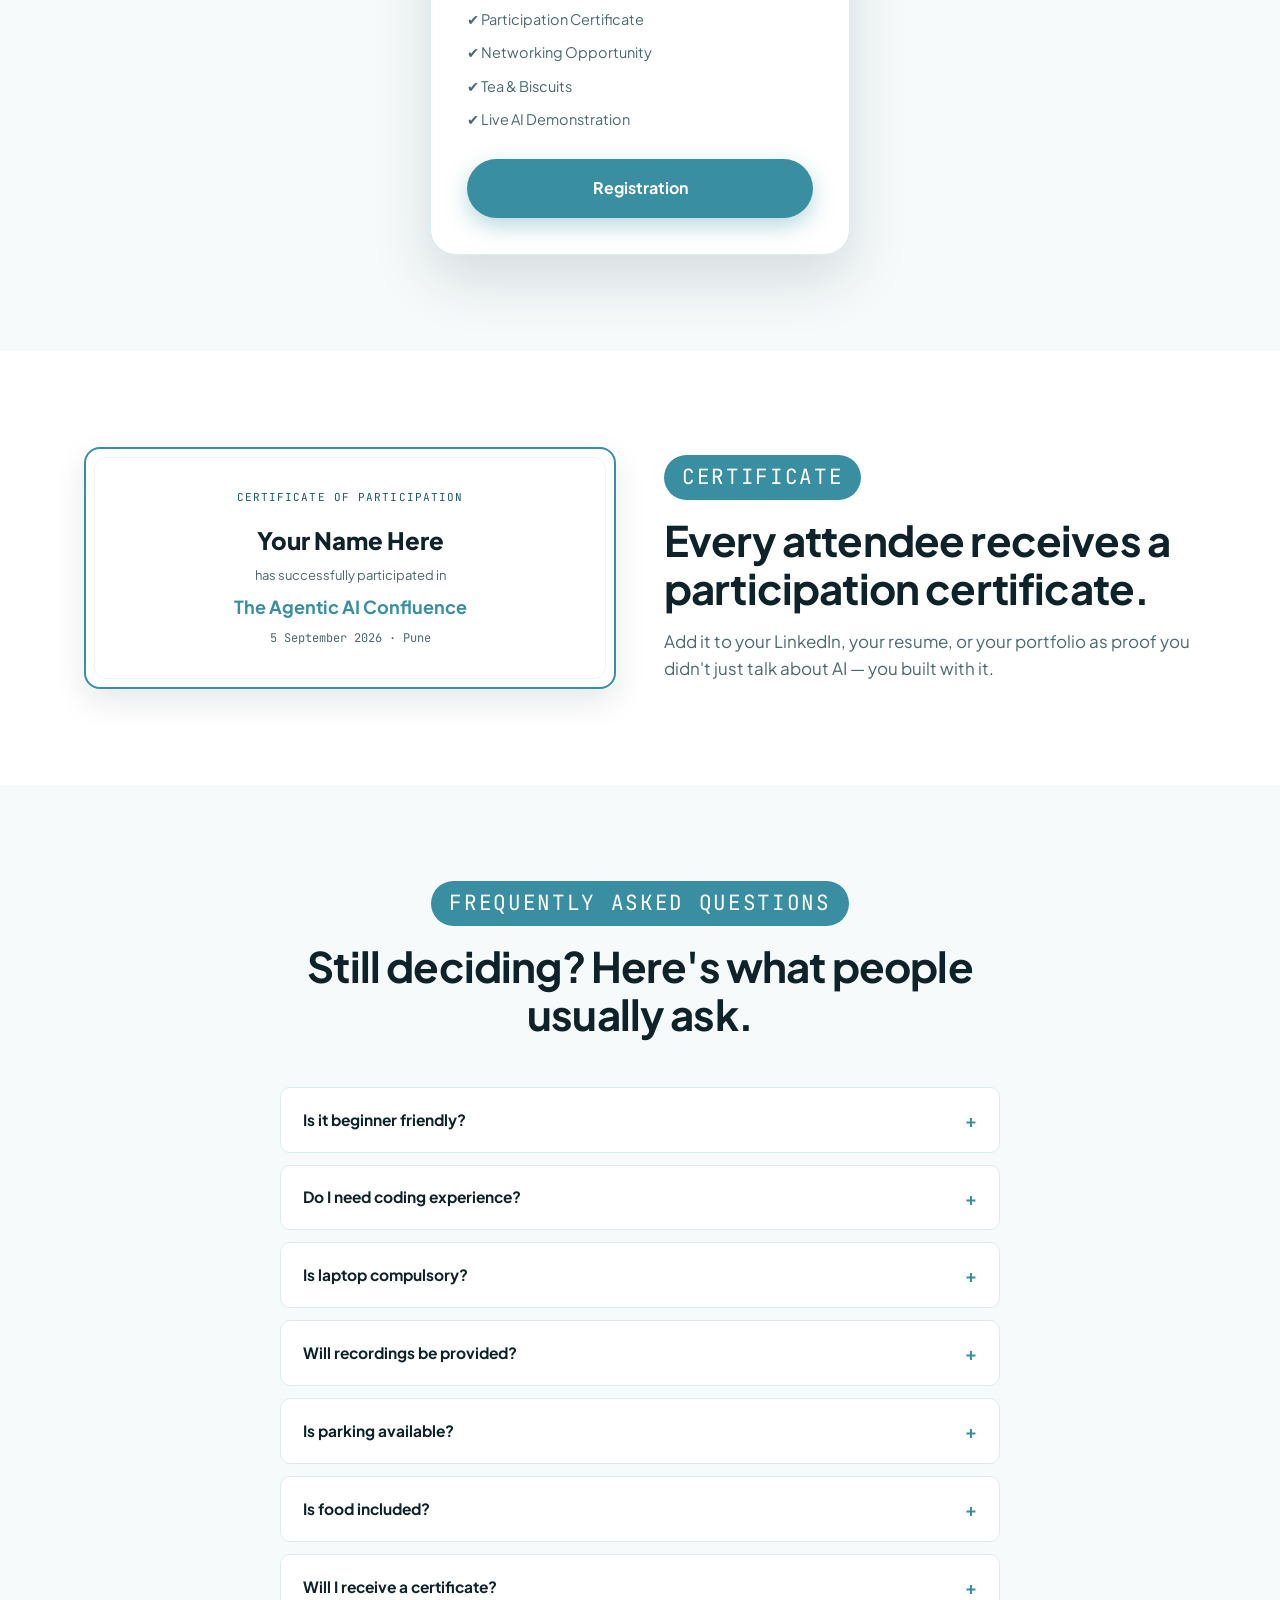
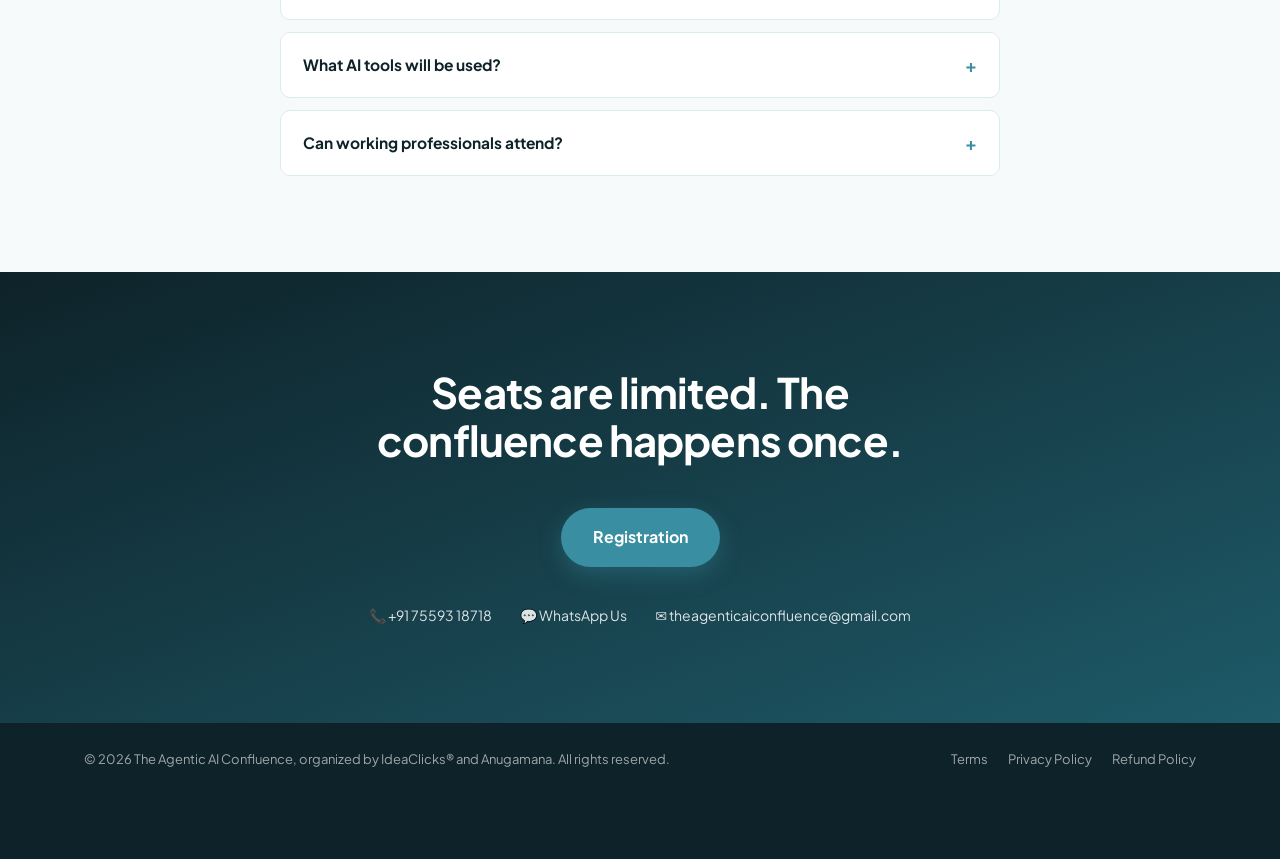
==== commit 0715739a: "Changed Agenda" ====
--- a/TAAC/05sept2026/index.html
+++ b/TAAC/05sept2026/index.html
@@ -8,7 +8,7 @@
 
 <!-- Open Graph -->
 <meta property="og:title" content="The Agentic AI Confluence (TAAC) — Build AI Agents That Work For You">
-<meta property="og:description" content="Hands-on Agentic AI event in Pune, 5 September 2026. Build your own AI agent in 5 hours. ₹200 only.">
+<meta property="og:description" content="Hands-on Agentic AI event in Pune, 5 September 2026. Build your own AI agent in 4 hours. ₹200 only.">
 <meta property="og:type" content="website">
 <meta property="og:locale" content="en_IN">
 
@@ -339,7 +339,7 @@
   <section class="section alt" id="schedule">
     <div class="container">
       <p class="eyebrow center">Event schedule</p>
-      <h2 class="section-title center">5 hours. Fully planned. Zero dead time.</h2>
+      <h2 class="section-title center">4 hours. Fully planned. Zero dead time.</h2>
 
       <div class="timeline">
         <div class="tl-item">
@@ -350,44 +350,58 @@
           </div>
         </div>
         <div class="tl-item">
-          <div class="tl-time">9:30 AM - 10:15 AM</div>
-          <div class="tl-dot"></div>
-          <div class="tl-content"><h4>Session 1</h4>
+          <!-- <div class="tl-time">9:30 AM - 9:40 AM</div> -->
+          <div class="tl-dot"></div>
+          <div class="tl-content"><h4>Introduction</h4>
             <!-- <p>Grounding the fundamentals before we build on top of them.</p> -->
           </div>
         </div>
         <div class="tl-item">
-          <div class="tl-time">10:15 AM - 10:30 AM</div>
-          <div class="tl-dot"></div>
-          <div class="tl-content"><h4>Virtual Session 1</h4>
+          <!-- <div class="tl-time">9:40 AM - 10:00 AM</div> -->
+          <div class="tl-dot"></div>
+          <div class="tl-content"><h4>Session by Deepesh Agrawal</h4>
             <!-- <p>Short breather before the hands-on portion begins.</p> -->
           </div>
         </div>
         <div class="tl-item">
-          <div class="tl-time">10:30 AM - 12:00 PM</div>
-          <div class="tl-dot"></div>
-          <div class="tl-content"><h4>Hands-on / Interactive Activity - AI Agentic Solutions</h4>
+          <!-- <div class="tl-time">10:00 AM - 10:30 AM</div> -->
+          <div class="tl-dot"></div>
+          <div class="tl-content"><h4>Virtual session by Nitin Asthana</h4>
             <!-- <p>The core build session. Laptops open, agents in progress.</p> -->
           </div>
         </div>
         <div class="tl-item">
-          <div class="tl-time">12:00 PM - 12:15 PM</div>
-          <div class="tl-dot"></div>
-          <div class="tl-content"><h4>Virtual Session 2</h4>
+          <!-- <div class="tl-time">10:30 AM - 12:00 PM</div> -->
+          <div class="tl-dot"></div>
+          <div class="tl-content"><h4>Lab by Deepesh Agrawal</h4>
             <!-- <p>Seeing a real, working AI agent in action.</p> -->
           </div>
         </div>
         <div class="tl-item">
-          <div class="tl-time">01:00 PM - 1:30 PM</div>
+          <!-- <div class="tl-time">12:00 PM - 12:20 PM</div> -->
+          <div class="tl-dot"></div>
+          <div class="tl-content"><h4>Session by Jayant Dusane</h4>
+            <!-- <p>Meet fellow attendees, ask the speakers anything.</p> -->
+          </div>
+        </div>
+        <div class="tl-item">
+          <!-- <div class="tl-time">12:20 PM - 12:40 PM </div> -->
+          <div class="tl-dot"></div>
+          <div class="tl-content"><h4>Virtual Session by Maheep Mathur</h4>
+            <!-- <p>Wrap-up, certificates, and next steps.</p> -->
+          </div>
+        </div>
+        <div class="tl-item">
+          <!-- <div class="tl-time">12:40 PM - 1:00 PM </div> -->
+          <div class="tl-dot"></div>
+          <div class="tl-content"><h4>Live Demo of AI Agent</h4>
+            <!-- <p>Wrap-up, certificates, and next steps.</p> -->
+          </div>
+        </div>
+        <div class="tl-item">
+          <div class="tl-time">1:00 PM </div>
           <div class="tl-dot"></div>
           <div class="tl-content"><h4>Panel Discussion</h4>
-            <!-- <p>Meet fellow attendees, ask the speakers anything.</p> -->
-          </div>
-        </div>
-        <div class="tl-item">
-          <div class="tl-time">1:30 PM Onwards</div>
-          <div class="tl-dot"></div>
-          <div class="tl-content"><h4>Networking</h4>
             <!-- <p>Wrap-up, certificates, and next steps.</p> -->
           </div>
         </div>
@@ -443,7 +457,7 @@
         <h3>Regular Pass</h3>
         <div class="ticket-price"><span class="currency">₹</span>200</div>
         <ul class="ticket-includes">
-          <li>✔ 5 Hours Live Training</li>
+          <li>✔ 4 Hours Live Training</li>
           <li>✔ Hands-on Workshop</li>
           <li>✔ Participation Certificate</li>
           <li>✔ Networking Opportunity</li>
@@ -471,7 +485,7 @@
 
       <div class="testi-grid">
         <div class="testi-card">
-          <p>"I walked in knowing nothing about AI agents and walked out having built one. Best 5 hours I've spent on my career this year."</p>
+          <p>"I walked in knowing nothing about AI agents and walked out having built one. Best 4 hours I've spent on my career this year."</p>
           <div class="testi-person"><strong>Sample Attendee</strong><span>Marketing Professional</span></div>
         </div>
         <div class="testi-card">
